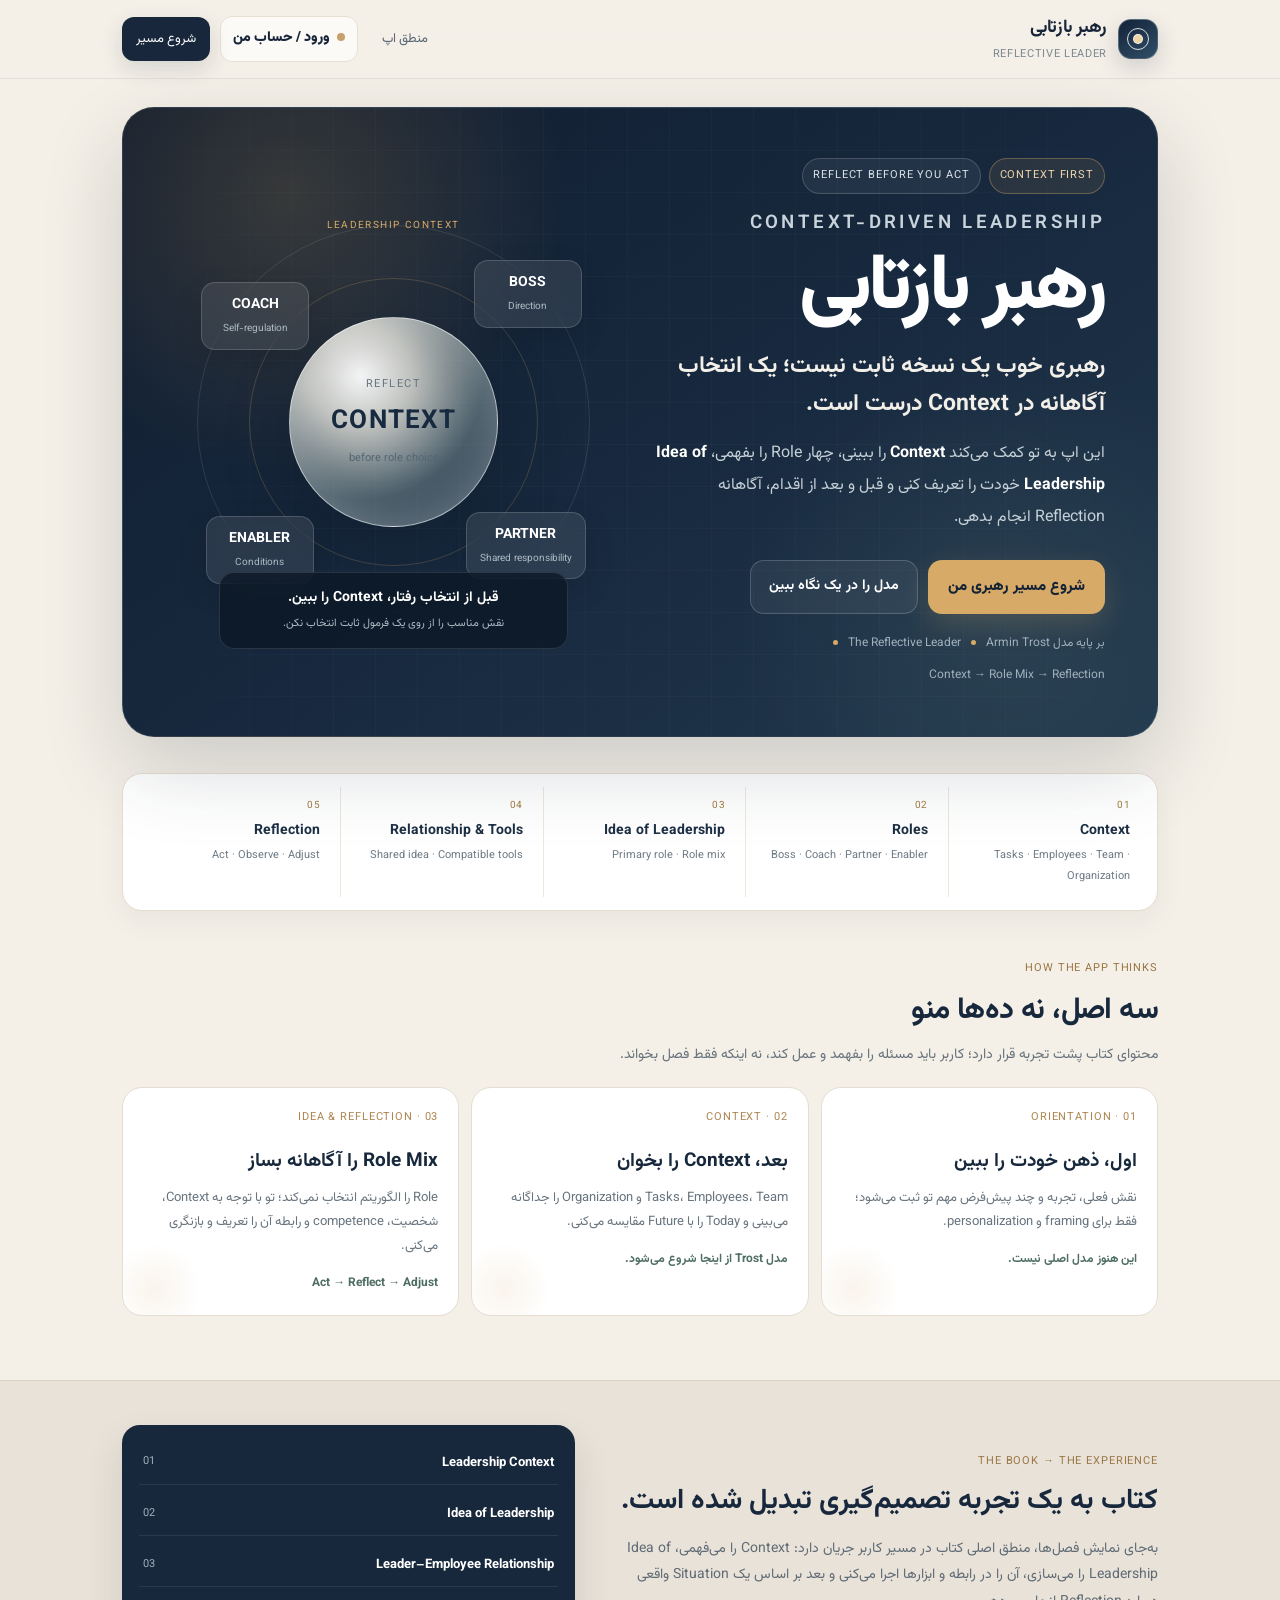
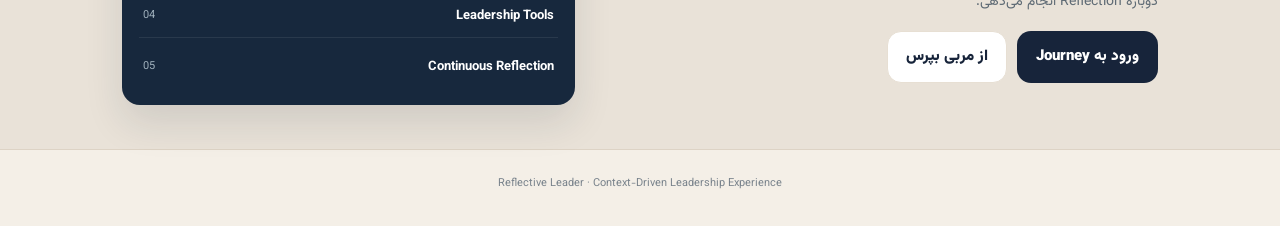
==== index.html @ c01e2b8f "Refine reading UX and mobile typography without changing learning content" ====
<!doctype html>
<html lang="fa" dir="rtl">
<head>
<meta charset="utf-8">
<meta name="viewport" content="width=device-width,initial-scale=1">
<meta name="theme-color" content="#17243a">
<title>رهبر بازتابی | Reflective Leader</title>
<link rel="preconnect" href="https://fonts.googleapis.com">
<link rel="preconnect" href="https://fonts.gstatic.com" crossorigin>
<link href="https://fonts.googleapis.com/css2?family=Vazirmatn:wght@400;500;600;700;800&display=swap" rel="stylesheet">
<style>
:root{
  --navy:#17243a;--navy2:#263d5a;--ink:#26323d;--muted:#6e7a85;
  --paper:#f7f3ed;--card:#fff;--line:#e7dfd3;--gold:#c7934a;
  --gold2:#edd4a6;--sage:#73877d;--soft:#eef2f2;--green:#557268;
  --shadow:0 20px 60px rgba(23,36,58,.10);
}
*{box-sizing:border-box}
html{scroll-behavior:smooth}
body{
  margin:0;background:var(--paper);color:var(--ink);
  font-family:Tahoma,"Segoe UI",Arial,sans-serif;line-height:1.85;
  direction:rtl;text-align:right;-webkit-font-smoothing:antialiased
}
button,input,textarea,select{font:inherit}
button{cursor:pointer}
.wrap{max-width:1080px;margin:auto;padding:0 22px}
.view{display:none}.view.active{display:block}
.en{direction:ltr;unicode-bidi:isolate;display:inline-block}

/* shared */
.brand{display:flex;align-items:center;gap:11px}
.mark{
  width:40px;height:40px;border-radius:13px;
  background:linear-gradient(145deg,var(--navy),#45627e);
  position:relative;box-shadow:0 8px 22px rgba(23,36,58,.17)
}
.mark:before,.mark:after{content:"";position:absolute;border:1px solid rgba(255,255,255,.82);border-radius:50%}
.mark:before{inset:8px}.mark:after{inset:14px;background:var(--gold2)}
.brand b{display:block;color:var(--navy);font-size:15px}
.brand span{display:block;color:var(--muted);font-size:10px;direction:ltr;text-align:right}
.btn{
  min-height:48px;border-radius:14px;padding:11px 18px;font-weight:900;
  border:1px solid transparent;transition:.18s
}
.btn:hover{transform:translateY(-1px)}
.btn.primary{background:var(--navy);color:#fff}
.btn.gold{background:var(--gold);color:#17243a}
.btn.ghost{background:#fff;color:var(--navy);border-color:var(--line)}
.kicker{font-size:10px;color:#9e7438;font-weight:900;letter-spacing:.03em}

/* landing */
.topnav{
  position:sticky;top:0;z-index:30;background:rgba(247,243,237,.95);
  backdrop-filter:blur(14px);border-bottom:1px solid rgba(231,223,211,.92)
}
.navrow{height:70px;display:flex;align-items:center;justify-content:space-between;gap:18px}
.nav-actions{display:flex;align-items:center;gap:8px}
.nav-actions button{
  border:0;background:transparent;color:#596774;padding:8px 10px;
  border-radius:10px;font-size:11px
}
.nav-actions button:hover{background:#fff;color:var(--navy)}
.nav-actions .start{background:var(--navy);color:#fff;padding:9px 13px}

.hero{padding:52px 0 34px}
.hero-grid{display:grid;grid-template-columns:1.03fr .97fr;gap:48px;align-items:center}
.hero-copy{order:1}.hero-art{order:2}
.eyebrow{
  font-size:10px;color:#9d7439;font-weight:900;letter-spacing:.11em;
  direction:ltr;text-align:right
}
.hero h1{
  font-size:clamp(44px,6vw,70px);line-height:1.08;letter-spacing:-.035em;
  color:var(--navy);margin:8px 0 12px
}
.hero h1 small{
  display:block;font-size:.25em;letter-spacing:.13em;color:#82909a;
  margin-bottom:9px;direction:ltr;text-align:right
}
.hero-tagline{
  font-size:22px;line-height:1.55;color:#304251;font-weight:800;margin-bottom:14px
}
.hero-copy>p{
  font-size:14px;color:var(--muted);max-width:620px;line-height:1.95;margin:0
}
.hero-actions{display:flex;gap:9px;flex-wrap:wrap;margin-top:22px}
.hero-note{margin-top:12px;font-size:10px;color:#8b949e}

.concept-art{
  position:relative;min-height:490px;border-radius:29px;overflow:hidden;
  border:1px solid #dbe3e1;
  background:
    radial-gradient(circle at 28% 23%,rgba(239,217,176,.72),transparent 25%),
    linear-gradient(145deg,#edf1f0,#d9e3df 52%,#c6d3ce);
  box-shadow:var(--shadow)
}
.concept-art svg{display:block;width:100%;height:100%;min-height:490px}
.art-caption{
  position:absolute;right:18px;left:18px;bottom:18px;
  border:1px solid rgba(255,255,255,.75);background:rgba(255,255,255,.89);
  backdrop-filter:blur(12px);border-radius:16px;padding:13px 15px;
  box-shadow:0 12px 30px rgba(23,36,58,.10)
}
.art-caption b{display:block;color:var(--navy);font-size:12px}
.art-caption span{display:block;color:#667681;font-size:10px;margin-top:2px}

.pillars{padding:28px 0 58px}
.pillars-grid{display:grid;grid-template-columns:repeat(3,1fr);gap:10px}
.pillar{
  background:#fff;border:1px solid var(--line);border-radius:18px;
  padding:17px;min-height:145px
}
.pillar .n{font-size:9px;color:#9d7439;font-weight:900}
.pillar h3{font-size:15px;color:var(--navy);margin:9px 0 5px}
.pillar p{font-size:10px;color:var(--muted);margin:0}
.pillar strong{display:block;margin-top:10px;color:#567067;font-size:10px}

.bookline{
  background:#ece7de;border-top:1px solid #dfd7cb;border-bottom:1px solid #dfd7cb;
  padding:34px 0
}
.bookline .wrap{display:grid;grid-template-columns:1fr auto;gap:24px;align-items:center}
.bookline h2{font-size:25px;color:var(--navy);margin:0 0 5px}
.bookline p{font-size:11px;color:var(--muted);margin:0;max-width:700px}

/* app */
.app{min-height:100vh}
.apphead{
  position:sticky;top:0;z-index:30;background:rgba(255,255,255,.95);
  backdrop-filter:blur(14px);border-bottom:1px solid var(--line)
}
.apphead .wrap{height:70px;display:flex;align-items:center;justify-content:space-between;gap:14px}
.backhome{
  border:1px solid var(--line);background:#fff;color:var(--navy);
  border-radius:11px;padding:8px 11px;font-weight:900
}
.stagewrap{padding:28px 22px 70px}
.progress-top{display:flex;justify-content:space-between;gap:15px;align-items:center;margin-bottom:10px}
.progress-top b{font-size:13px;color:var(--navy)}
.progress-top span{font-size:10px;color:var(--muted)}
.bar{height:8px;border-radius:999px;background:#e8e1d6;overflow:hidden}
.bar i{display:block;height:100%;background:linear-gradient(90deg,var(--gold),var(--sage));transition:.25s}
.stagegrid{display:grid;grid-template-columns:minmax(0,1fr) 225px;gap:16px;margin-top:22px}
.maincard,.sidecard{
  background:#fff;border:1px solid var(--line);border-radius:21px;
  box-shadow:0 5px 18px rgba(23,36,58,.04)
}
.maincard{padding:26px}
.sidecard{padding:15px;height:max-content;position:sticky;top:92px}
.stage-no{font-size:10px;color:#9d7439;font-weight:900;direction:ltr;text-align:right}
.maincard h2{
  font-size:clamp(27px,4vw,39px);line-height:1.35;color:var(--navy);
  margin:7px 0 8px
}
.lead{font-size:14px;color:var(--muted);margin:0 0 18px;max-width:760px}
.lesson{
  border-right:3px solid var(--gold);background:#faf7f1;
  border-radius:14px;padding:12px 13px;margin-bottom:13px
}
.lesson b{display:block;font-size:10px;color:#855f29;margin-bottom:3px}
.lesson p{font-size:11px;color:#5f6e79;margin:0}
.question{
  border:1px solid var(--line);border-radius:16px;padding:15px;
  margin:11px 0;background:#fbfaf7
}
.question>label,.question>strong{
  display:block;color:var(--navy);font-size:12px;font-weight:900;margin-bottom:8px
}
.choice-grid{display:grid;grid-template-columns:1fr 1fr;gap:8px}
.choice{
  border:1px solid var(--line);background:#fff;border-radius:12px;padding:10px;
  text-align:right;color:#43505e;min-height:50px;transition:.15s
}
.choice:hover{border-color:#ccb17e}
.choice.active{
  background:#f7f0e4;border-color:#c8a56d;color:var(--navy);
  box-shadow:0 0 0 1px rgba(199,149,71,.08)
}
.mini-copy{font-size:10px;color:var(--muted);margin-top:7px}
textarea{
  width:100%;border:1px solid var(--line);border-radius:12px;padding:11px;
  min-height:86px;resize:vertical;background:#fff;color:var(--ink);
  outline:none;text-align:right;direction:rtl
}
textarea:focus{border-color:#c8a56d;box-shadow:0 0 0 3px rgba(199,149,71,.10)}
.slider-row{
  display:grid;grid-template-columns:1fr 180px;gap:16px;align-items:center;
  padding:12px 0;border-top:1px solid var(--line)
}
.slider-row:first-child{border-top:0}
.slider-row b{display:block;font-size:12px;color:var(--navy)}
.slider-row span{display:block;font-size:10px;color:var(--muted)}
input[type=range]{width:100%;accent-color:var(--gold)}
.scale-labels{display:flex;justify-content:space-between;font-size:9px;color:#8a949f;margin-top:2px}
.rolegrid{display:grid;grid-template-columns:1fr 1fr;gap:9px}
.rolecard{border:1px solid var(--line);border-radius:15px;padding:13px;background:#fff;position:relative}
.rolecard.reco{border-color:#c7a36c;background:#fbf7ef}
.rolecard .tag{
  position:absolute;left:10px;top:10px;font-size:8px;border-radius:999px;
  padding:3px 6px;background:#f2e4ca;color:#725424;font-weight:900
}
.rolecard h3{margin:0 0 2px;color:var(--navy);font-size:16px}
.rolecard .pronoun{font-size:10px;color:#9b7337;font-weight:900}
.rolecard p{font-size:10px;color:var(--muted);margin:7px 0 0}
.rolebars{margin-top:14px;display:grid;gap:8px}
.rolebar{display:grid;grid-template-columns:80px 1fr 34px;gap:8px;align-items:center}
.rolebar b{font-size:10px;color:var(--navy)}
.rolebar .track{height:8px;background:#ebe5dc;border-radius:999px;overflow:hidden}
.rolebar i{display:block;height:100%;background:linear-gradient(90deg,var(--gold),var(--sage));border-radius:999px}
.rolebar span{font-size:9px;color:var(--muted);text-align:left}
.mixgrid{display:grid;grid-template-columns:1fr 1fr;gap:10px}
.mixbox{border:1px solid var(--line);border-radius:15px;padding:12px}
.mixbox label{display:block;font-size:10px;color:var(--muted);margin-bottom:6px}
.mixbox select{
  width:100%;border:1px solid var(--line);border-radius:10px;padding:9px;
  background:#fff;color:var(--navy);font-weight:800
}
.idea{
  background:#f8f4ec;border:1px solid #eadcc3;border-radius:15px;
  padding:15px;font-size:13px;color:#354352
}
.idea b{color:var(--navy)}
.actioncards{display:grid;gap:8px}
.actioncard{
  border:1px solid var(--line);border-radius:13px;padding:11px;
  background:#fff;text-align:right
}
.actioncard b{display:block;font-size:12px;color:var(--navy)}
.actioncard span{font-size:10px;color:var(--muted)}
.result{
  border:1px solid #d7c49e;background:linear-gradient(180deg,#fff,#fbf7ef);
  border-radius:19px;padding:19px
}
.result h3{font-size:19px;color:var(--navy);margin:0 0 5px}
.result .sub{font-size:11px;color:var(--muted);margin-bottom:15px}
.resultgrid{display:grid;grid-template-columns:1fr 1fr;gap:8px}
.resultitem{border:1px solid var(--line);background:#fff;border-radius:12px;padding:10px}
.resultitem label{font-size:9px;color:#8a949f;display:block}
.resultitem b{font-size:11px;color:var(--navy)}
.reflectbox{
  background:#eef3f1;border:1px solid #d4e1dc;border-radius:14px;
  padding:12px;margin-top:11px
}
.reflectbox b{display:block;color:#4f6d63;font-size:11px}
.reflectbox p{font-size:11px;color:#596b65;margin:4px 0 0}
.stage-actions{display:flex;justify-content:space-between;gap:10px;flex-wrap:wrap;margin-top:22px}
.stage-actions button{min-height:43px;border-radius:11px;padding:8px 12px;font-weight:900}
.next{background:var(--navy);color:#fff;border:1px solid var(--navy)}
.prev{background:#fff;color:var(--navy);border:1px solid var(--line)}
.sidecard h3{font-size:13px;color:var(--navy);margin:0 0 10px}
.pathlist{display:grid;gap:6px}
.pathitem{
  border:1px solid var(--line);border-radius:11px;padding:8px 9px;
  font-size:10px;color:var(--muted);background:#fff
}
.pathitem.current{border-color:#b99761;background:#fbf7ef;color:var(--navy);font-weight:900}
.pathitem.done{background:#f1f6f4;color:#46675d}
.note{margin-top:12px;padding-top:11px;border-top:1px solid var(--line);font-size:9px;color:var(--muted)}
.booklogic{margin-top:16px;border-top:1px solid var(--line);padding-top:12px}
.booklogic details{border:1px solid var(--line);border-radius:12px;padding:9px 11px}
.booklogic summary{font-size:11px;color:var(--navy);font-weight:900;cursor:pointer}
.booklogic div{font-size:10px;color:var(--muted);margin-top:7px}
footer{padding:22px 0 28px;text-align:center;font-size:9px;color:#8d969f}

@media(max-width:900px){
  .hero-grid{grid-template-columns:1fr}.concept-art{min-height:390px}.concept-art svg{min-height:390px}
  .pillars-grid{grid-template-columns:1fr 1fr}.stagegrid{grid-template-columns:1fr}.sidecard{position:static}
  .slider-row{grid-template-columns:1fr}
}
@media(max-width:600px){
  .wrap{padding:0 14px}.nav-actions button:not(.start){display:none}
  .hero{padding-top:30px}.hero-grid{gap:27px}.hero h1{font-size:43px}
  .hero-tagline{font-size:19px}.hero-copy>p{font-size:13px}
  .hero-actions{display:grid;grid-template-columns:1fr}.hero-actions .btn{width:100%}
  .concept-art{min-height:330px;border-radius:22px}.concept-art svg{min-height:330px}
  .art-caption{right:11px;left:11px;bottom:11px}
  .pillars{padding-bottom:44px}.pillars-grid,.choice-grid,.rolegrid,.mixgrid,.resultgrid{grid-template-columns:1fr}
  .bookline .wrap{grid-template-columns:1fr}.stagewrap{padding:22px 11px 50px}
  .maincard{padding:17px}.progress-top{align-items:flex-start}.rolebar{grid-template-columns:70px 1fr 30px}
}

/* === APP TYPOGRAPHY & ACCESSIBILITY UPGRADE v0.7 === */
:root{--muted:#51606d;--ink:#1f2b36}
body{font-size:16px}
.brand b{font-size:17px}.brand span{font-size:12px}
.nav-actions button{font-size:14px;padding:10px 12px}
.hero-copy>p{font-size:17px;line-height:1.95}
.hero-note{font-size:13px}
.art-caption b{font-size:15px}.art-caption span{font-size:13px;line-height:1.7}
.pillar .n,.stage-no,.kicker,.eyebrow{font-size:12px}
.pillar h3{font-size:18px}.pillar p{font-size:14px;line-height:1.75}.pillar strong{font-size:13px}
.bookline p{font-size:14px;line-height:1.8}
.progress-top b{font-size:15px}.progress-top span{font-size:13px}
.lead{font-size:16px;line-height:1.9}
.lesson b{font-size:13px}.lesson p{font-size:15px;line-height:1.85}
.question>label,.question>strong{font-size:15px}
.choice{font-size:15px;min-height:58px;padding:13px 14px}
.mini-copy{font-size:13px;line-height:1.75}
textarea{font-size:15px;min-height:105px}
.slider-row b{font-size:15px}.slider-row span{font-size:13px}
.scale-labels{font-size:12px}
.rolecard h3{font-size:19px}.rolecard .pronoun{font-size:13px}.rolecard p{font-size:14px;line-height:1.75}
.rolecard .tag{font-size:11px;padding:5px 8px}
.mixbox label{font-size:13px}.mixbox select{font-size:15px;padding:12px}
.idea{font-size:15px;line-height:1.9}
.actioncard b{font-size:15px}.actioncard span{font-size:13px;line-height:1.7}
.result h3{font-size:22px}.result .sub{font-size:14px}
.resultitem label{font-size:12px}.resultitem b{font-size:14px}
.reflectbox b{font-size:14px}.reflectbox p{font-size:14px;line-height:1.8}
.sidecard h3{font-size:15px}.pathitem{font-size:13px;padding:10px 11px}
.note{font-size:12px;line-height:1.7}
.booklogic summary{font-size:14px}.booklogic div{font-size:13px;line-height:1.8}
.stage-actions button{font-size:15px;min-height:48px;padding:10px 15px}
.btn{font-size:15px}
.context-domain{border:1px solid var(--line);border-radius:15px;background:#fff;margin:10px 0;overflow:hidden}
.context-domain summary{list-style:none;cursor:pointer;padding:14px 15px;color:var(--navy);font-weight:900;font-size:15px;display:flex;align-items:center;justify-content:space-between;gap:12px}
.context-domain summary::-webkit-details-marker{display:none}
.context-domain summary::after{content:"＋";color:var(--gold);font-size:18px}
.context-domain[open] summary::after{content:"−"}
.context-domain .domain-body{padding:0 15px 8px}
.context-mode{display:flex;gap:8px;flex-wrap:wrap;margin-bottom:10px}
.context-mode button{border:1px solid var(--line);background:#fff;color:var(--navy);border-radius:999px;padding:8px 12px;font-size:13px}
.context-mode button.active{background:#f4e8d3;border-color:#caa66d;font-weight:900}
.warningline{font-size:13px;color:#725e46;background:#fbf4e8;border:1px solid #ead7b7;border-radius:12px;padding:10px 12px;margin-top:10px}
.align-grid{display:grid;grid-template-columns:1fr 1fr;gap:10px}
.metric-box{border:1px solid var(--line);border-radius:14px;background:#fff;padding:13px}
.metric-box label{display:block;font-size:13px;color:var(--muted);margin-bottom:6px}
.metric-box b{font-size:16px;color:var(--navy)}
@media(max-width:600px){
  body{font-size:16px}
  .hero-copy>p,.lead{font-size:16px}
  .pillars-grid,.align-grid{grid-template-columns:1fr}
  .sidecard{display:none}
  .stagegrid{display:block}
  .maincard{border-radius:18px}
  .choice{font-size:15px}
}


/* === ACCOUNT + LEADERSHIP COACH LAYER v0.8 === */
.account-btn{
  border:1px solid var(--line)!important;background:#fff!important;color:var(--navy)!important;
  border-radius:12px!important;padding:9px 12px!important;font-size:14px!important;font-weight:900!important
}
.account-dot{display:inline-block;width:8px;height:8px;border-radius:50%;background:#c7a16b;margin-left:7px;vertical-align:middle}
.coming{font-size:12px;color:#8b6a3b;background:#f8ecd9;border:1px solid #ead0a6;border-radius:999px;padding:5px 9px;font-weight:900}
.ask-coach-inline{
  width:100%;margin:4px 0 14px;border:1px dashed #c9a56c;background:#fffaf1;color:var(--navy);
  border-radius:14px;padding:12px 14px;font-size:14px;font-weight:900;text-align:right
}
.ask-coach-inline span{display:block;font-size:12px;font-weight:400;color:#6a7681;margin-top:2px}
.coach-fab{
  position:fixed;left:20px;bottom:20px;z-index:70;border:0;border-radius:999px;
  background:var(--navy);color:#fff;padding:13px 17px;font-size:14px;font-weight:900;
  box-shadow:0 14px 34px rgba(23,36,58,.24)
}
.coach-fab small{display:block;font-size:11px;font-weight:400;color:#d7e0e8}
.overlay{
  position:fixed;inset:0;background:rgba(17,27,42,.44);z-index:90;display:none;
  align-items:center;justify-content:center;padding:18px
}
.overlay.show{display:flex}
.modal{
  width:min(520px,100%);max-height:90vh;overflow:auto;background:#fff;border:1px solid var(--line);
  border-radius:22px;box-shadow:0 26px 70px rgba(23,36,58,.24);padding:22px
}
.modal-head,.drawer-head{display:flex;align-items:flex-start;justify-content:space-between;gap:14px;margin-bottom:14px}
.modal h3,.drawer h3{margin:0;color:var(--navy);font-size:23px;line-height:1.35}
.modal p,.drawer p{font-size:14px;color:var(--muted);line-height:1.85}
.close-btn{
  width:38px;height:38px;border:1px solid var(--line);border-radius:11px;background:#fff;
  color:var(--navy);font-size:18px
}
.login-options{display:grid;gap:10px;margin-top:16px}
.login-option{
  border:1px solid var(--line);border-radius:14px;padding:13px;background:#faf9f6;
  color:#7b8790;font-size:14px;text-align:center;font-weight:900
}
.login-option[disabled]{cursor:not-allowed;opacity:.72}
.login-field{margin-top:12px}
.login-field label{display:block;font-size:13px;color:var(--navy);font-weight:900;margin-bottom:6px}
.login-field input{
  width:100%;border:1px solid var(--line);border-radius:12px;padding:12px 13px;font-size:15px;direction:ltr;text-align:left
}
.account-note{
  margin-top:14px;background:#eef3f1;border:1px solid #d4e1dc;border-radius:14px;
  padding:12px 13px;font-size:13px;color:#50645d;line-height:1.8
}
.drawer-wrap{
  position:fixed;inset:0;z-index:95;display:none;background:rgba(17,27,42,.36)
}
.drawer-wrap.show{display:block}
.drawer{
  position:absolute;left:0;top:0;bottom:0;width:min(440px,94vw);background:#fff;
  border-right:1px solid var(--line);box-shadow:20px 0 60px rgba(23,36,58,.18);
  padding:22px;overflow:auto;direction:rtl
}
.coach-question label{display:block;font-size:14px;color:var(--navy);font-weight:900;margin-bottom:7px}
.coach-question textarea{min-height:120px}
.coach-actions{display:grid;grid-template-columns:1fr 1fr;gap:8px;margin-top:10px}
.coach-actions button{min-height:46px;border-radius:12px;font-size:14px;font-weight:900}
.save-draft{background:var(--navy);color:#fff;border:1px solid var(--navy)}
.view-services{background:#fff;color:var(--navy);border:1px solid var(--line)}
.draft-status{display:none;margin-top:9px;font-size:13px;color:#527066;background:#edf5f2;border:1px solid #d3e3dd;border-radius:11px;padding:9px 10px}
.draft-status.show{display:block}
.coaching-services{margin-top:20px;padding-top:17px;border-top:1px solid var(--line)}
.coaching-services h4{font-size:17px;color:var(--navy);margin:0 0 4px}
.price-note{font-size:12px;color:#8a6b42;margin-bottom:10px}
.price-grid{display:grid;gap:9px}
.price-card{border:1px solid var(--line);border-radius:14px;padding:13px;background:#fbfaf7}
.price-card b{display:block;font-size:15px;color:var(--navy)}
.price-card span{display:block;font-size:13px;color:var(--muted);margin-top:2px}
.price-card strong{display:block;font-size:14px;color:#7b5c2f;margin-top:7px}
.price-card button{
  width:100%;margin-top:10px;min-height:42px;border-radius:11px;border:1px solid var(--line);
  background:#f2eee7;color:#89919a;font-weight:900;cursor:not-allowed
}
.coach-context{
  border:1px solid #e7d4b4;background:#fff8ec;border-radius:13px;padding:10px 11px;
  font-size:13px;color:#6e5b3f;margin-bottom:12px
}
@media(max-width:600px){
  .coach-fab{left:12px;bottom:12px;padding:12px 14px}
  .drawer{width:100vw}
  .coach-actions{grid-template-columns:1fr}
  .account-btn{font-size:13px!important;padding:8px 10px!important}
}


/* === PREMIUM HOME REDESIGN v0.9 === */
body{font-family:"Vazirmatn",Tahoma,"Segoe UI",Arial,sans-serif}
#landing{background:#f4efe7;min-height:100vh}
#landing .topnav{
  background:rgba(244,239,231,.88);border-bottom:1px solid rgba(31,46,64,.08);
  backdrop-filter:blur(18px)
}
#landing .navrow{height:78px}
#landing .brand b{font-size:18px;letter-spacing:-.02em}
#landing .brand span{font-size:11px;letter-spacing:.06em;color:#7d8891}
#landing .mark{
  background:linear-gradient(145deg,#132238,#304f68);
  border:1px solid rgba(255,255,255,.22)
}
#landing .nav-actions{gap:10px}
#landing .nav-actions button{
  font-size:13px;border-radius:12px;padding:10px 14px
}
#landing .nav-actions .start{
  background:#18273b;color:#fff;box-shadow:0 8px 22px rgba(24,39,59,.14)
}
#landing .account-btn{background:rgba(255,255,255,.68)!important}

.premium-hero{padding:28px 0 26px}
.hero-shell{
  position:relative;overflow:hidden;
  background:
    radial-gradient(circle at 16% 14%,rgba(202,157,86,.20),transparent 27%),
    radial-gradient(circle at 85% 82%,rgba(107,137,129,.16),transparent 26%),
    linear-gradient(145deg,#101c2e 0%,#182a40 57%,#21384d 100%);
  border:1px solid rgba(255,255,255,.10);
  border-radius:32px;min-height:610px;
  box-shadow:0 32px 80px rgba(30,42,54,.18);
  display:grid;grid-template-columns:1.02fr .98fr;align-items:center;
  gap:38px;padding:50px 52px
}
.hero-shell:before{
  content:"";position:absolute;inset:0;
  background-image:
    linear-gradient(rgba(255,255,255,.025) 1px,transparent 1px),
    linear-gradient(90deg,rgba(255,255,255,.025) 1px,transparent 1px);
  background-size:42px 42px;mask-image:linear-gradient(to left,transparent,black 20%,black 80%,transparent)
}
.hero-shell>*{position:relative;z-index:2}
.hero-copy-premium{color:#fff}
.hero-overline{
  display:flex;align-items:center;gap:8px;flex-wrap:wrap;margin-bottom:20px
}
.hero-overline span{
  font-size:11px;letter-spacing:.08em;border:1px solid rgba(255,255,255,.16);
  background:rgba(255,255,255,.06);color:#dbe3e9;
  padding:7px 10px;border-radius:999px
}
.hero-overline .accent{color:#efd6ad;border-color:rgba(213,170,100,.36);background:rgba(213,170,100,.10)}
.hero-copy-premium h1{
  color:#fff;font-size:clamp(50px,6.3vw,78px);line-height:1.09;letter-spacing:-.045em;
  margin:0 0 16px;font-weight:800
}
.hero-copy-premium h1 em{
  display:block;font-style:normal;font-size:.24em;letter-spacing:.18em;color:#c8d3db;
  margin-bottom:12px;font-weight:600;direction:ltr;text-align:right
}
.hero-copy-premium .hero-tag{
  font-size:23px;line-height:1.65;font-weight:700;color:#f2eee8;margin-bottom:14px;max-width:560px
}
.hero-copy-premium .hero-desc{
  font-size:16px;line-height:2;color:#c5d0d7;max-width:620px;margin:0
}
.hero-copy-premium .hero-desc b{color:#fff;font-weight:700}
.premium-actions{display:flex;gap:10px;flex-wrap:wrap;margin-top:26px}
.premium-actions .main-cta{
  border:0;background:#d7aa68;color:#142236;min-height:54px;padding:13px 20px;
  border-radius:14px;font-size:15px;font-weight:800;
  box-shadow:0 10px 28px rgba(215,170,104,.20)
}
.premium-actions .secondary-cta{
  border:1px solid rgba(255,255,255,.18);background:rgba(255,255,255,.06);
  color:#fff;min-height:54px;padding:13px 18px;border-radius:14px;font-size:14px;font-weight:700
}
.hero-trust{
  margin-top:18px;display:flex;align-items:center;gap:10px;flex-wrap:wrap;
  font-size:12px;color:#9fb0bc
}
.hero-trust i{width:5px;height:5px;border-radius:50%;background:#d7aa68;display:inline-block}

.hero-visual-premium{
  min-height:490px;display:flex;align-items:center;justify-content:center;position:relative
}
.reflective-stage{
  width:min(460px,100%);aspect-ratio:1/1;position:relative;display:flex;align-items:center;justify-content:center
}
.reflective-stage:before{
  content:"";position:absolute;inset:5%;
  border:1px solid rgba(255,255,255,.10);border-radius:50%
}
.reflective-stage:after{
  content:"";position:absolute;inset:17%;
  border:1px solid rgba(213,170,104,.23);border-radius:50%
}
.core-mirror{
  width:48%;aspect-ratio:1;border-radius:50%;
  background:
    radial-gradient(circle at 34% 28%,rgba(255,255,255,.95),rgba(238,237,228,.78) 25%,rgba(151,177,174,.38) 61%,rgba(255,255,255,.09) 100%);
  border:1px solid rgba(255,255,255,.60);
  box-shadow:inset 0 0 40px rgba(255,255,255,.28),0 24px 70px rgba(0,0,0,.18);
  display:flex;flex-direction:column;align-items:center;justify-content:center;text-align:center;z-index:3
}
.core-mirror small{font-size:11px;letter-spacing:.14em;color:#657581;direction:ltr}
.core-mirror strong{font-size:26px;color:#182a40;letter-spacing:.04em;direction:ltr;margin:3px 0}
.core-mirror span{font-size:11px;color:#536773}
.role-orb{
  position:absolute;z-index:4;min-width:108px;padding:10px 13px;border-radius:14px;
  border:1px solid rgba(255,255,255,.16);background:rgba(255,255,255,.09);
  backdrop-filter:blur(14px);box-shadow:0 10px 30px rgba(0,0,0,.12)
}
.role-orb b{display:block;color:#fff;font-size:14px;direction:ltr;text-align:center}
.role-orb span{display:block;color:#aebbc4;font-size:10px;text-align:center;margin-top:1px}
.role-boss{right:7%;top:13%}.role-coach{left:6%;top:18%}.role-partner{right:6%;bottom:14%}.role-enabler{left:7%;bottom:13%}
.context-ring-label{
  position:absolute;z-index:5;top:3%;left:50%;transform:translateX(-50%);
  font-size:10px;letter-spacing:.14em;color:#d7aa68;direction:ltr
}
.reflective-prompt{
  position:absolute;z-index:5;bottom:-8px;right:10%;left:10%;
  background:rgba(10,20,33,.66);border:1px solid rgba(255,255,255,.12);
  backdrop-filter:blur(16px);padding:13px 15px;border-radius:15px;text-align:center
}
.reflective-prompt b{display:block;color:#fff;font-size:14px}
.reflective-prompt span{display:block;color:#aebbc4;font-size:11px;margin-top:2px}

.home-strip{padding:10px 0 18px}
.journey-strip{
  background:#fff;border:1px solid #e6ddd1;border-radius:20px;padding:13px 15px;
  display:grid;grid-template-columns:repeat(5,1fr);gap:8px;box-shadow:0 10px 30px rgba(31,46,64,.05)
}
.journey-node{padding:10px 12px;border-left:1px solid #eee7dc}
.journey-node:last-child{border-left:0}
.journey-node small{display:block;color:#a47c43;font-size:10px;letter-spacing:.05em}
.journey-node b{display:block;color:#1e3045;font-size:14px;margin-top:3px}
.journey-node span{display:block;color:#6e7a85;font-size:11px;margin-top:2px}

.home-principles{padding:30px 0 64px}
.home-heading{display:flex;justify-content:space-between;align-items:flex-end;gap:20px;margin-bottom:18px}
.home-heading div:first-child{max-width:680px}
.home-heading small{display:block;font-size:11px;color:#9a7745;letter-spacing:.08em}
.home-heading h2{font-size:30px;color:#17283d;margin:4px 0 4px;letter-spacing:-.02em}
.home-heading p{font-size:14px;color:#66727c;margin:0}
.principle-grid{display:grid;grid-template-columns:repeat(3,1fr);gap:12px}
.principle-card{
  position:relative;background:#fff;border:1px solid #e5ddd2;border-radius:20px;padding:20px;
  min-height:210px;overflow:hidden;transition:.2s
}
.principle-card:hover{transform:translateY(-2px);box-shadow:0 16px 34px rgba(31,46,64,.08)}
.principle-card:after{
  content:"";position:absolute;width:100px;height:100px;border-radius:50%;
  background:radial-gradient(circle,rgba(213,170,104,.13),transparent 65%);
  left:-18px;bottom:-24px
}
.principle-card .num{font-size:11px;color:#ad8550;letter-spacing:.08em}
.principle-card h3{font-size:19px;color:#17283d;margin:16px 0 7px}
.principle-card p{font-size:13px;color:#68747e;line-height:1.85;margin:0}
.principle-card .key{margin-top:14px;font-size:12px;font-weight:700;color:#4f6e65}

.model-section{
  background:#e9e2d8;border-top:1px solid #ddd3c5;border-bottom:1px solid #ddd3c5;
  padding:44px 0
}
.model-box{
  display:grid;grid-template-columns:1.1fr .9fr;gap:30px;align-items:center
}
.model-box h2{font-size:28px;color:#17283d;margin:0 0 8px}
.model-box p{font-size:14px;color:#5f6b75;line-height:1.9;margin:0}
.model-flow{
  background:#17283d;border-radius:18px;padding:17px;display:grid;gap:8px;
  box-shadow:0 18px 38px rgba(23,40,61,.12)
}
.model-flow div{
  display:flex;align-items:center;justify-content:space-between;gap:12px;
  border-bottom:1px solid rgba(255,255,255,.08);padding:9px 4px
}
.model-flow div:last-child{border-bottom:0}
.model-flow b{font-size:13px;color:#fff}
.model-flow span{font-size:11px;color:#9fb0bc;direction:ltr}
.model-cta{margin-top:16px;display:flex;gap:10px;flex-wrap:wrap}
.model-cta .btn{min-height:50px}
#landing footer{font-size:11px;color:#79838c;padding:24px 0 32px}

@media(max-width:900px){
  .hero-shell{grid-template-columns:1fr;padding:40px 34px;gap:12px}
  .hero-visual-premium{min-height:400px}
  .journey-strip{grid-template-columns:1fr 1fr}
  .journey-node{border-left:0;border-bottom:1px solid #eee7dc}
  .principle-grid{grid-template-columns:1fr 1fr}
  .model-box{grid-template-columns:1fr}
}
@media(max-width:600px){
  #landing .navrow{height:68px}
  #landing .nav-actions button:not(.start):not(.account-btn){display:none}
  #landing .nav-actions .start{display:none}
  .premium-hero{padding:14px 0 16px}
  .hero-shell{padding:30px 20px 24px;border-radius:22px;min-height:auto}
  .hero-copy-premium h1{font-size:45px}
  .hero-copy-premium h1 em{font-size:.25em}
  .hero-copy-premium .hero-tag{font-size:19px}
  .hero-copy-premium .hero-desc{font-size:15px;line-height:1.9}
  .premium-actions{display:grid;grid-template-columns:1fr}
  .premium-actions button{width:100%}
  .hero-visual-premium{min-height:360px}
  .reflective-stage{width:100%}
  .role-orb{min-width:88px;padding:8px 9px}
  .role-orb b{font-size:12px}.role-orb span{font-size:9px}
  .reflective-prompt{right:2%;left:2%}
  .journey-strip{grid-template-columns:1fr}
  .home-heading{display:block}
  .home-heading h2{font-size:25px}
  .principle-grid{grid-template-columns:1fr}
  .principle-card{min-height:auto}
  .model-box h2{font-size:24px}
}


/* UX refinement: content-preserving, progressive disclosure */
body{font-family:Vazirmatn,Tahoma,sans-serif;font-size:16px;line-height:1.85}
.hero-copy>p,.lead{font-size:16px}.pillar p,.lesson p,.question,.choice,.idea,.reflectbox p,.resultitem b{font-size:14px}
.nav-actions button,.pathitem,.sidecard h3,.booklogic summary{font-size:13px}
.maincard{max-width:850px;width:100%;margin-inline:auto;padding:clamp(18px,3vw,32px)}
.stagegrid{grid-template-columns:minmax(0,1fr) 205px;align-items:start}
.maincard .lesson{margin-bottom:20px}
.stage-body-section{border:1px solid var(--line);border-radius:15px;margin:12px 0;background:#fff;overflow:hidden}
.stage-body-section>summary{list-style:none;cursor:pointer;padding:15px 18px;color:var(--navy);font-size:16px;font-weight:800;display:flex;justify-content:space-between;align-items:center}
.stage-body-section>summary::-webkit-details-marker{display:none}
.stage-body-section>summary:after{content:'＋';color:var(--gold);font-size:20px}
.stage-body-section[open]>summary:after{content:'−'}
.stage-body-section>.section-inner{padding:0 16px 18px}
@media(max-width:900px){.stagegrid{grid-template-columns:1fr}.sidecard{position:static}}
@media(max-width:600px){.maincard{padding:18px}.hero h1{font-size:clamp(34px,10vw,44px)}.choice-grid,.rolegrid,.mixgrid{grid-template-columns:1fr}.stage-body-section>summary{font-size:15px}}
</style>
</head>
<body>

<div class="view active" id="landing">
  <nav class="topnav">
    <div class="wrap navrow">
      <div class="brand">
        <div class="mark"></div>
        <div><b>رهبر بازتابی</b><span>REFLECTIVE LEADER</span></div>
      </div>
      <div class="nav-actions">
        <button onclick="document.getElementById('pillars').scrollIntoView({behavior:'smooth'})">منطق اپ</button>
        <button class="account-btn" onclick="openLogin()"><span class="account-dot"></span>ورود / حساب من</button>
        <button class="start" onclick="startJourney()">شروع مسیر</button>
      </div>
    </div>
  </nav>

  <section class="premium-hero">
    <div class="wrap">
      <div class="hero-shell">
        <div class="hero-copy-premium">
          <div class="hero-overline">
            <span class="accent">CONTEXT FIRST</span>
            <span>REFLECT BEFORE YOU ACT</span>
          </div>

          <h1><em>CONTEXT-DRIVEN LEADERSHIP</em>رهبر بازتابی</h1>

          <div class="hero-tag">رهبری خوب یک نسخه ثابت نیست؛ یک انتخاب آگاهانه در Context درست است.</div>

          <p class="hero-desc">
            این اپ به تو کمک می‌کند <b>Context</b> را ببینی، چهار Role را بفهمی،
            <b>Idea of Leadership</b> خودت را تعریف کنی و قبل و بعد از اقدام، آگاهانه Reflection انجام بدهی.
          </p>

          <div class="premium-actions">
            <button class="main-cta" onclick="startJourney()">شروع مسیر رهبری من</button>
            <button class="secondary-cta" onclick="document.getElementById('pillars').scrollIntoView({behavior:'smooth'})">مدل را در یک نگاه ببین</button>
          </div>

          <div class="hero-trust">
            <span>بر پایه مدل Armin Trost</span><i></i>
            <span>The Reflective Leader</span><i></i>
            <span>Context → Role Mix → Reflection</span>
          </div>
        </div>

        <div class="hero-visual-premium" aria-label="نمای مفهومی رهبری بازتابی">
          <div class="reflective-stage">
            <div class="context-ring-label">LEADERSHIP CONTEXT</div>

            <div class="role-orb role-boss"><b>BOSS</b><span>Direction</span></div>
            <div class="role-orb role-coach"><b>COACH</b><span>Self-regulation</span></div>
            <div class="role-orb role-partner"><b>PARTNER</b><span>Shared responsibility</span></div>
            <div class="role-orb role-enabler"><b>ENABLER</b><span>Conditions</span></div>

            <div class="core-mirror">
              <small>REFLECT</small>
              <strong>CONTEXT</strong>
              <span>before role choice</span>
            </div>

            <div class="reflective-prompt">
              <b>قبل از انتخاب رفتار، Context را ببین.</b>
              <span>نقش مناسب را از روی یک فرمول ثابت انتخاب نکن.</span>
            </div>
          </div>
        </div>
      </div>
    </div>
  </section>

  <section class="home-strip">
    <div class="wrap">
      <div class="journey-strip">
        <div class="journey-node"><small>01</small><b>Context</b><span>Tasks · Employees · Team · Organization</span></div>
        <div class="journey-node"><small>02</small><b>Roles</b><span>Boss · Coach · Partner · Enabler</span></div>
        <div class="journey-node"><small>03</small><b>Idea of Leadership</b><span>Primary role · Role mix</span></div>
        <div class="journey-node"><small>04</small><b>Relationship & Tools</b><span>Shared idea · Compatible tools</span></div>
        <div class="journey-node"><small>05</small><b>Reflection</b><span>Act · Observe · Adjust</span></div>
      </div>
    </div>
  </section>

  <section class="home-principles" id="pillars">
    <div class="wrap">
      <div class="home-heading">
        <div>
          <small>HOW THE APP THINKS</small>
          <h2>سه اصل، نه ده‌ها منو</h2>
          <p>محتوای کتاب پشت تجربه قرار دارد؛ کاربر باید مسئله را بفهمد و عمل کند، نه اینکه فقط فصل بخواند.</p>
        </div>
      </div>

      <div class="principle-grid">
        <article class="principle-card">
          <div class="num">01 · ORIENTATION</div>
          <h3>اول، ذهن خودت را ببین</h3>
          <p>نقش فعلی، تجربه و چند پیش‌فرض مهم تو ثبت می‌شود؛ فقط برای framing و personalization.</p>
          <div class="key">این هنوز مدل اصلی نیست.</div>
        </article>

        <article class="principle-card">
          <div class="num">02 · CONTEXT</div>
          <h3>بعد، Context را بخوان</h3>
          <p>Tasks، Employees، Team و Organization را جداگانه می‌بینی و Today را با Future مقایسه می‌کنی.</p>
          <div class="key">مدل Trost از اینجا شروع می‌شود.</div>
        </article>

        <article class="principle-card">
          <div class="num">03 · IDEA & REFLECTION</div>
          <h3>Role Mix را آگاهانه بساز</h3>
          <p>Role را الگوریتم انتخاب نمی‌کند؛ تو با توجه به Context، شخصیت، competence و رابطه آن را تعریف و بازنگری می‌کنی.</p>
          <div class="key">Act → Reflect → Adjust</div>
        </article>
      </div>
    </div>
  </section>

  <section class="model-section">
    <div class="wrap model-box">
      <div>
        <small style="font-size:11px;color:#9a7745;letter-spacing:.08em">THE BOOK → THE EXPERIENCE</small>
        <h2>کتاب به یک تجربه تصمیم‌گیری تبدیل شده است.</h2>
        <p>
          به‌جای نمایش فصل‌ها، منطق اصلی کتاب در مسیر کاربر جریان دارد:
          Context را می‌فهمی، Idea of Leadership را می‌سازی، آن را در رابطه و ابزارها اجرا می‌کنی
          و بعد بر اساس یک Situation واقعی دوباره Reflection انجام می‌دهی.
        </p>
        <div class="model-cta">
          <button class="btn primary" onclick="startJourney()">ورود به Journey</button>
          <button class="btn ghost" onclick="openCoach()">از مربی بپرس</button>
        </div>
      </div>

      <div class="model-flow">
        <div><b>Leadership Context</b><span>01</span></div>
        <div><b>Idea of Leadership</b><span>02</span></div>
        <div><b>Leader–Employee Relationship</b><span>03</span></div>
        <div><b>Leadership Tools</b><span>04</span></div>
        <div><b>Continuous Reflection</b><span>05</span></div>
      </div>
    </div>
  </section>

  <footer><div class="wrap">Reflective Leader · Context-Driven Leadership Experience</div></footer>
</div>

<div class="view app" id="journey">
  <div class="apphead">
    <div class="wrap">
      <div class="brand">
        <div class="mark"></div>
        <div><b>رهبر بازتابی</b><span>Guided Journey</span></div>
      </div>
      <div style="display:flex;gap:8px;align-items:center">
        <button class="account-btn" onclick="openLogin()"><span class="account-dot"></span>حساب من</button>
        <button class="backhome" onclick="goHome()">صفحه اصلی</button>
      </div>
    </div>
  </div>

  <div class="wrap stagewrap">
    <div class="progress-top">
      <b id="stageLabel"></b>
      <span>هر مرحله: یک insight کوتاه + یک تصمیم + یک خروجی</span>
    </div>
    <div class="bar"><i id="bar"></i></div>

    <div class="stagegrid">
      <main class="maincard">
        <div class="stage-no" id="stageNo"></div>
        <h2 id="stageTitle"></h2>
        <p class="lead" id="stageLead"></p>

        <div class="lesson">
          <b>INSIGHT FROM THE BOOK</b>
          <p id="lessonText"></p>
        </div>

        <button class="ask-coach-inline" onclick="openCoach()">
          از مربی بپرس
          <span>اگر این مرحله برایت مبهم است یا برای تصمیم واقعی‌ات نیاز به کمک داری، کوچ راهبری را باز کن.</span>
        </button>

        <div id="stageBody"></div>

        <div class="booklogic">
          <details>
            <summary>پشت این مرحله چه منطقی از کتاب هست؟</summary>
            <div id="bookRef"></div>
          </details>
        </div>

        <div class="stage-actions">
          <button class="prev" id="prevBtn" onclick="prevStage()">مرحله قبل</button>
          <button class="next" id="nextBtn" onclick="nextStage()">مرحله بعد</button>
        </div>
      </main>

      <aside class="sidecard">
        <h3>مسیر شما</h3>
        <div class="pathlist" id="pathList"></div>
        <div class="note">این journey یک leadership companion است؛ نه آزمون شخصیت و نه نسخه ثابت.</div>
      </aside>
    </div>
  </div>
</div>


<script>
const roleMeta={
  boss:{fa:"رئیس",en:"Boss",pronoun:"I / من",desc:"مسئولیت اصلی تصمیم و حل مسئله را می‌پذیرم؛ جهت، انتظار و کنترل را روشن می‌کنم.",toxic:"Tyrant / مستبد"},
  coach:{fa:"مربی",en:"Coach",pronoun:"You / تو",desc:"بر self-regulation تکیه می‌کنم؛ بیشتر سؤال می‌پرسم و از فرد می‌خواهم راه‌حل خودش را بسازد.",toxic:"Eternal Therapist / درمانگر همیشگی"},
  partner:{fa:"شریک",en:"Partner",pronoun:"We / ما",desc:"مسئولیت و تصمیم را با تیم به اشتراک می‌گذارم؛ مانند عضو برابر تیم و moderator عمل می‌کنم.",toxic:"Best Friend / دوست صمیمی"},
  enabler:{fa:"توانمندساز",en:"Enabler",pronoun:"Them / آنها",desc:"شرایط، منابع، ساختار و قابلیت‌های لازم برای عملکرد خوب را فراهم می‌کنم.",toxic:"Overprotective Mother / حمایت‌گر افراطی"}
};

const contextDimensions={
  tasks:[
    ["taskCertainty","قطعیت Task","عدم قطعیت بالا در نتیجه و مسیر","نتیجه و مسیر کاملاً روشن"],
    ["managerResponsibility","سطح مسئولیت مدیر","بیشتر راهبردی / بلندمدت","بیشتر عملیاتی / روزمره"],
    ["timePressure","فشار زمانی ساختاری","زمان کافی برای بررسی","تصمیم سریع یک عامل دائمی موفقیت"]
  ],
  employees:[
    ["motivation","برداشت از انگیزش","بیشتر extrinsic","بیشتر intrinsic / خودانگیخته"],
    ["replaceability","جایگزین‌پذیری","جایگزینی نسبتاً آسان","کمیاب / جایگزینی دشوار"],
    ["individuality","فردیت و Diversity","Conformity / شباهت مطلوب","Individuality / تفاوت مطلوب"],
    ["technicalSuperiority","برتری تخصصی","مدیر technically superior","کارکنان technically superior"]
  ],
  team:[
    ["physicalDistance","فاصله فیزیکی","هم‌مکان و تعامل حضوری","پراکنده / virtual"],
    ["influence","نوع Influence مدیر","اختیار رسمی / سلسله‌مراتبی","نفوذ بیشتر از expertise"],
    ["dependencies","وابستگی متقابل","کارها عمدتاً مستقل","وابستگی متقابل بالا"],
    ["span","Span of Control","تعداد کم افراد","تعداد زیاد افراد"],
    ["cohesion","Cohesion","انسجام پایین","انسجام بالا"],
    ["trust","Trust / Skepticism","پذیرش بالا و کم‌چالشی","skepticism و challenge سازنده"],
    ["commitment","جهت Commitment","عمودی به مدیر","افقی به مشتری / همکاران"],
    ["groupTask","منطق Group Task","موفقیت وابسته به قوی‌ترین عضو","موفقیت وابسته به ضعیف‌ترین عضو"]
  ],
  organization:[
    ["interconnection","مرزبندی با واحدهای دیگر","Silo / جدایی بالا","Interconnected / ارتباط بالا"],
    ["strategicRelevance","اهمیت راهبردی","اهمیت راهبردی معمول","Key function / اهمیت بسیار بالا"],
    ["risk","Risk","خطاها پیامد محدود دارند","High-risk / خطا می‌تواند بسیار پرهزینه باشد"],
    ["autonomy","Autonomy","محدودیت و regulation بالا","آزادی تصمیم و autonomy بالا"]
  ]
};

function defaultContext(){
  const o={};
  Object.values(contextDimensions).flat().forEach(([k])=>o[k]=5);
  return o;
}

const state={
  identity:{role:"",experience:"",environment:""},
  assumption:"",
  contextMode:"today",
  contextToday:defaultContext(),
  contextFuture:defaultContext(),
  primary:"",
  secondary:"",
  personalityFit:5,
  competenceFit:5,
  expectedRole:"",
  sharedEmployee:5,
  sharedSuperior:5,
  communication:"",
  situation:"",
  situationRole:"",
  toolGoal:"",
  reflection:""
};

let current=0;

const stages=[
  {
    nav:"Orientation",
    title:"قبل از مدل: تو کیستی و چه فرضی داری؟",
    lead:"این onboarding برای شخصی‌سازی است؛ مدل اصلی کتاب هنوز شروع نشده.",
    lesson:"Trost پیش از ارائه مدل، محدودیت نسخه‌های جهان‌شمول و نظریه‌های ساده‌ساز رهبری را نقد می‌کند.",
    book:"فصل‌های ۱ تا ۴: رفتار روزمره، challengeهای رهبری، محدودیت نظریه‌های رایج و معنای Reflective Leadership."
  },
  {
    nav:"Context",
    title:"قدم اول مدل: Leadership Context",
    lead:"Context را در چهار سطح واقعی کتاب ببین: Tasks، Employees، Team و Organization.",
    lesson:"در خود مدل، اولین قدم «رهبر» نیست؛ Context است. حتی می‌توان Today و Future را جداگانه سنجید.",
    book:"فصل ۶: Tasks / Employees / Team / Organization؛ questionnaire روی مقیاس ۰ تا ۱۰ و امکان Today/Future."
  },
  {
    nav:"Four Roles",
    title:"چهار Role را بدون رتبه‌بندی بشناس",
    lead:"هیچ Role به‌خودی‌خود خوب یا بد نیست؛ و این اپ هم Context را به‌طور مکانیکی به Role تبدیل نمی‌کند.",
    lesson:"چهار Role عبارت‌اند از Boss، Coach، Partner و Enabler؛ هرکدام رفتار و خطر سوءبرداشت خودشان را دارند.",
    book:"فصل ۷: چهار Role، comparison و Toxic Siblings."
  },
  {
    nav:"Idea of Leadership",
    title:"Idea of Leadership خودت را تعریف کن",
    lead:"تو مسئول تعریف Role Mix مناسب خودت هستی؛ Context مهم است، اما شخصیت، competence و role attribution هم وارد می‌شوند.",
    lesson:"کتاب عمداً از linear mapping میان Context و Role پرهیز می‌کند؛ Role Mix باید آگاهانه تعریف شود.",
    book:"فصل ۸: Role Mix + Leadership Context + Personality + Competence + Assumed Role Attribution."
  },
  {
    nav:"Shared Idea",
    title:"آیا دیگران همان Role را از تو می‌فهمند؟",
    lead:"Idea of Leadership وقتی مؤثر می‌شود که در رابطه با کارکنان روشن و قابل پیش‌بینی باشد و مافوق نیز امکان اجرای آن را بدهد.",
    lesson:"ابهام درباره Role می‌تواند friction و نارضایتی بسازد؛ trust به پیش‌بینی‌پذیری رفتار هم وابسته است.",
    book:"فصل ۹.۱، ۹.۳ و ۹.۵ + Hypotheses مربوط به leader–employee و leader–leader relationship."
  },
  {
    nav:"Situation",
    title:"حالا یک Leadership Situation واقعی را بررسی کن",
    lead:"Role Mix یک default است؛ موقعیت فوری ممکن است نیازمند deviation از نقش اصلی باشد.",
    lesson:"Good leadership situational است. یک مدیر موفق باید بتواند هر چهار Role را در موقعیت‌های لازم به‌کار بگیرد.",
    book:"فصل ۹.۴ و Hypothesis مربوط به deviation from primary roles."
  },
  {
    nav:"Tools",
    title:"از Benefit به Tool برو",
    lead:"اول مشخص کن دنبال چه benefit هستی؛ بعد ابزار را انتخاب کن، نه برعکس.",
    lesson:"ابزار رهبری فقط وقتی کار می‌کند که با Idea of Leadership و primary roles سازگار باشد.",
    book:"فصل ۱۰: performance expectations، needs، reward، poor performance، feedback، learning و talent."
  },
  {
    nav:"Reflection",
    title:"Continuous Reflection را تبدیل به عادت کن",
    lead:"Reflection باید روی یک situation مشخص انجام شود و به تنظیم دوباره Role Mix یا رفتار منجر شود.",
    lesson:"رهبری بازتابی یک learning process مستمر است، نه تسلط بر چند اصل ثابت.",
    book:"فصل ۹.۶، ۹.۷ و فصل ۱۱."
  },
  {
    nav:"Snapshot",
    title:"Leadership Model Snapshot",
    lead:"خروجی اینجا یک hypothesis برای اقدام و Reflection است، نه نمره یا verdict.",
    lesson:"هدف، ساختن و refine کردن یک Idea of Leadership آگاهانه، مشترک و قابل اجراست.",
    book:"Leadership Context → Idea of Leadership → Relationship → Tools → Continuous Reflection."
  }
];

function saveState(){localStorage.setItem("reflectiveLeaderV07",JSON.stringify(state))}
try{
  const saved=JSON.parse(localStorage.getItem("reflectiveLeaderV07")||"null");
  if(saved)Object.assign(state,saved);
}catch(e){}

function startJourney(){
  document.getElementById("landing").classList.remove("active");
  document.getElementById("journey").classList.add("active");
  document.getElementById("coachFab").style.display="block";
  current=0;render();window.scrollTo({top:0,behavior:"smooth"});
}
function goHome(){
  document.getElementById("journey").classList.remove("active");
  document.getElementById("landing").classList.add("active");
  document.getElementById("coachFab").style.display="none";
  window.scrollTo({top:0,behavior:"smooth"});
}
function pick(selector,value,el,fn){
  document.querySelectorAll(selector).forEach(x=>x.classList.remove("active"));
  el.classList.add("active");fn(value);saveState();
}
function sliderRow(obj,key,title,left,right){
  return `<div class="slider-row">
    <div><b>${title}</b><span>${left} ↔ ${right}</span></div>
    <div>
      <input type="range" min="0" max="10" value="${obj[key]}" oninput="objSetter('${key}',this.value);this.nextElementSibling.querySelector('b').textContent=this.value">
      <div class="scale-labels"><span>۰</span><b>${obj[key]}</b><span>۱۰</span></div>
    </div>
  </div>`;
}
function objSetter(key,value){
  const target=state.contextMode==="today"?state.contextToday:state.contextFuture;
  target[key]=Number(value);saveState();
}
function simpleScale(key,value,title,left,right,handler){
  return `<div class="slider-row"><div><b>${title}</b><span>${left} ↔ ${right}</span></div><div>
    <input type="range" min="0" max="10" value="${value}" oninput="${handler}(this.value);this.nextElementSibling.querySelector('b').textContent=this.value">
    <div class="scale-labels"><span>۰</span><b>${value}</b><span>۱۰</span></div>
  </div></div>`;
}
function setPersonality(v){state.personalityFit=Number(v);saveState()}
function setCompetence(v){state.competenceFit=Number(v);saveState()}
function setSharedEmployee(v){state.sharedEmployee=Number(v);saveState()}
function setSharedSuperior(v){state.sharedSuperior=Number(v);saveState()}

function orientationStage(){
  const roles=["مدیر ارشد","مدیر میانی","سرپرست / Team Lead","مدیر پروژه / نقش بدون اختیار رسمی"];
  const exp=["کمتر از ۲ سال","۲ تا ۵ سال","۶ تا ۱۰ سال","بیش از ۱۰ سال"];
  const env=["کار استاندارد و پایدار","کار تخصصی و حرفه‌ای","محیط پروژه‌ای و بین‌وظیفه‌ای","محیط پرابهام و تغییرپذیر"];
  const beliefs=[
    ["empower","«رهبر خوب باید تقریباً همیشه اختیار بدهد.»"],
    ["direct","«دستور مستقیم معمولاً نشانه رهبری ضعیف است.»"],
    ["trust","«اعتماد بیشتر تقریباً همیشه بهتر است.»"],
    ["depends","«تقریباً همیشه باید بپرسم: بستگی به چه Contextی دارد؟»"]
  ];
  return `
    <div class="question"><strong>نقش فعلی تو چیست؟</strong><div class="choice-grid">
      ${roles.map(v=>`<button class="choice orole ${state.identity.role===v?"active":""}" onclick="pick('.orole','${v}',this,x=>state.identity.role=x)">${v}</button>`).join("")}
    </div></div>
    <div class="question"><strong>تجربه هدایت دیگران؟</strong><div class="choice-grid">
      ${exp.map(v=>`<button class="choice oexp ${state.identity.experience===v?"active":""}" onclick="pick('.oexp','${v}',this,x=>state.identity.experience=x)">${v}</button>`).join("")}
    </div></div>
    <div class="question"><strong>محیط کاری تو بیشتر شبیه کدام است؟</strong><div class="choice-grid">
      ${env.map(v=>`<button class="choice oenv ${state.identity.environment===v?"active":""}" onclick="pick('.oenv','${v}',this,x=>state.identity.environment=x)">${v}</button>`).join("")}
    </div></div>
    <div class="question"><strong>کدام جمله بیشتر شبیه شهود فعلی توست؟</strong><div class="choice-grid">
      ${beliefs.map(([k,v])=>`<button class="choice obelief ${state.assumption===k?"active":""}" onclick="pick('.obelief','${k}',this,x=>state.assumption=x)">${v}</button>`).join("")}
    </div></div>
    <div class="warningline">این مرحله فقط onboarding است. ترتیب مدل اصلی کتاب از Context شروع می‌شود.</div>`;
}

function contextGroup(title,key,open=false){
  const obj=state.contextMode==="today"?state.contextToday:state.contextFuture;
  const rows=contextDimensions[key].map(([k,label,left,right])=>sliderRow(obj,k,label,left,right)).join("");
  return `<details class="context-domain" ${open?"open":""}>
    <summary>${title}</summary>
    <div class="domain-body">${rows}</div>
  </details>`;
}
function contextStage(){
  return `
    <div class="context-mode">
      <button class="${state.contextMode==="today"?"active":""}" onclick="state.contextMode='today';saveState();render()">امروز</button>
      <button class="${state.contextMode==="future"?"active":""}" onclick="state.contextMode='future';saveState();render()">آینده مدنظر</button>
    </div>
    ${contextGroup("۱. Tasks / ویژگی‌های کار","tasks",true)}
    ${contextGroup("۲. Employees / ویژگی‌های کارکنان","employees")}
    ${contextGroup("۳. Team / ویژگی‌های تیم","team")}
    ${contextGroup("۴. Organization / جایگاه تیم در سازمان","organization")}
    <div class="warningline">این سنجش برای Reflection است، نه برای تولید یک «نمره علمی». مهم‌تر از validity عددها، فکرکردن ساختاری درباره Context است.</div>`;
}

function roleCard(k){
  const r=roleMeta[k];
  return `<div class="rolecard">
    <h3>${r.fa} <small style="font-size:13px;color:#82909d">/ ${r.en}</small></h3>
    <div class="pronoun">${r.pronoun}</div>
    <p>${r.desc}</p>
    <div class="warningline">سوءبرداشت محتمل: ${r.toxic}</div>
  </div>`;
}
function rolesStage(){
  return `<div class="rolegrid">${["boss","coach","partner","enabler"].map(roleCard).join("")}</div>
    <div class="reflectbox"><b>اصل کتاب</b><p>هیچ Role ذاتاً برنده نیست. Context فقط به Reflection کمک می‌کند؛ این اپ عمداً هیچ mapping مکانیکی Context → Role تولید نمی‌کند.</p></div>`;
}
function roleOptions(selected){
  return Object.keys(roleMeta).map(k=>`<option value="${k}" ${selected===k?"selected":""}>${roleMeta[k].fa} / ${roleMeta[k].en}</option>`).join("");
}
function ideaStage(){
  return `
    <div class="mixgrid">
      <div class="mixbox"><label>Primary Role</label><select onchange="state.primary=this.value;saveState()">${roleOptions(state.primary)}</select></div>
      <div class="mixbox"><label>Supporting Role</label><select onchange="state.secondary=this.value;saveState()">${roleOptions(state.secondary)}</select></div>
    </div>
    <div class="question">
      ${simpleScale("personalityFit",state.personalityFit,"سازگاری Role Mix با شخصیت و تمایل طبیعی تو","کم","زیاد","setPersonality")}
      ${simpleScale("competenceFit",state.competenceFit,"آمادگی competence برای اجرای این Role Mix","کم","زیاد","setCompetence")}
    </div>
    <div class="question"><strong>فکر می‌کنی کارکنان از تو بیشتر کدام Role را انتظار دارند؟</strong>
      <div class="choice-grid">
        ${Object.keys(roleMeta).map(k=>`<button class="choice expect ${state.expectedRole===k?"active":""}" onclick="pick('.expect','${k}',this,x=>state.expectedRole=x)">${roleMeta[k].fa} / ${roleMeta[k].en}</button>`).join("")}
      </div>
    </div>
    <div class="reflectbox"><b>Responsibility</b><p>تعریف Idea of Leadership مسئولیت خود رهبر است؛ نه HR، نه شرکت و نه کارکنان. اما انتظارهای دیگران باید در Reflection دیده شود.</p></div>`;
}

function sharedStage(){
  return `
    <div class="question">
      ${simpleScale("sharedEmployee",state.sharedEmployee,"برداشت مشترک میان تو و کارکنان از Role تو","ابهام زیاد","هم‌فهمی بالا","setSharedEmployee")}
      ${simpleScale("sharedSuperior",state.sharedSuperior,"میزان فضایی که مافوق برای اجرای Idea of Leadership تو می‌دهد","محدودیت زیاد","آزادی بالا","setSharedSuperior")}
    </div>
    <div class="question"><label>اگر بخواهی Role خودت را برای تیم در یک جمله روشن کنی، چه می‌گویی؟</label>
      <textarea placeholder="مثلاً: در تصمیم‌های تخصصی از شما انتظار استقلال دارم، اما در ریسک‌های بالا خودم تصمیم نهایی را می‌گیرم..." oninput="state.communication=this.value;saveState()">${state.communication||""}</textarea>
    </div>`;
}

function situationStage(){
  const situations=[
    ["idea","یک همکار ایده‌ای آورده"],
    ["complaint","یک شکایت یا مسئله داخلی داریم"],
    ["overload","یکی از افراد overloaded است"],
    ["decision","یک تصمیم دشوار باید گرفته شود"],
    ["conflict","در تیم تعارض داریم"],
    ["other","موقعیت دیگری دارم"]
  ];
  return `
    <div class="question"><strong>یک Situation واقعی را انتخاب کن</strong><div class="choice-grid">
      ${situations.map(([k,v])=>`<button class="choice sit ${state.situation===k?"active":""}" onclick="pick('.sit','${k}',this,x=>state.situation=x)">${v}</button>`).join("")}
    </div></div>
    <div class="question"><strong>برای همین Situation، حتی اگر با Primary Role فرق داشته باشد، کدام Role را آگاهانه انتخاب می‌کنی؟</strong><div class="choice-grid">
      ${Object.keys(roleMeta).map(k=>`<button class="choice srole ${state.situationRole===k?"active":""}" onclick="pick('.srole','${k}',this,x=>state.situationRole=x)">${roleMeta[k].fa} / ${roleMeta[k].en}</button>`).join("")}
    </div></div>
    <div class="reflectbox"><b>Situational deviation</b><p>Primary Role یک default mode است؛ موقعیت خاص ممکن است Role دیگری را لازم کند.</p></div>`;
}

function toolsStage(){
  const goals=[
    ["expectations","شفاف‌کردن و توافق بر Performance Expectations"],
    ["needs","شناخت و پاسخ به نیازهای کارکنان"],
    ["reward","Reward برای عملکرد برجسته"],
    ["poor","پرداختن به Poor Performance"],
    ["feedback","دادن و گرفتن Feedback"],
    ["learning","شفاف‌کردن و برنامه‌ریزی Learning"],
    ["talent","شناسایی، پرورش و نگهداشت Top Talent"]
  ];
  return `
    <div class="question"><strong>Expected Benefit تو الان چیست؟</strong><div class="choice-grid">
      ${goals.map(([k,v])=>`<button class="choice toolgoal ${state.toolGoal===k?"active":""}" onclick="pick('.toolgoal','${k}',this,x=>state.toolGoal=x)">${v}</button>`).join("")}
    </div></div>
    <div class="reflectbox"><b>From Benefit to Tool</b><p>ابزار را از روی عادت انتخاب نکن؛ اول Benefit را روشن کن، بعد ببین کدام practice با Role Mix تو سازگار است.</p></div>`;
}

function reflectionStage(){
  return `
    <div class="question"><label>بعد از اقدام، چه چیزی را می‌خواهی بررسی کنی؟</label>
      <textarea placeholder="اثر رفتار من روی مسئولیت‌پذیری، کیفیت تصمیم، یادگیری، اعتماد یا عملکرد چه بود؟ دفعه بعد چه چیزی را تغییر می‌دهم؟" oninput="state.reflection=this.value;saveState()">${state.reflection||""}</textarea>
    </div>
    <div class="reflectbox"><b>Continuous Reflection</b><p>Reflection در سطح انتزاعی سخت است؛ آن را به یک leadership situation مشخص وصل کن و در طول زمان تکرار کن.</p></div>`;
}

function roleName(k){return roleMeta[k]?.fa||"—"}
function goalName(){
  const m={expectations:"Performance Expectations",needs:"Employee Needs",reward:"Reward",poor:"Poor Performance",feedback:"Feedback",learning:"Learning",talent:"Top Talent"};
  return m[state.toolGoal]||"—";
}
function snapshotStage(){
  return `<div class="result">
    <h3>Leadership Model Snapshot</h3>
    <div class="sub">خروجی برای Reflection، نه scoring</div>
    <div class="resultgrid">
      <div class="resultitem"><label>Primary Role</label><b>${roleName(state.primary)}</b></div>
      <div class="resultitem"><label>Supporting Role</label><b>${roleName(state.secondary)}</b></div>
      <div class="resultitem"><label>Role in Current Situation</label><b>${roleName(state.situationRole)}</b></div>
      <div class="resultitem"><label>Shared Idea with Employees</label><b>${state.sharedEmployee}/10</b></div>
      <div class="resultitem"><label>Superior Allows It</label><b>${state.sharedSuperior}/10</b></div>
      <div class="resultitem"><label>Current Tool Benefit</label><b>${goalName()}</b></div>
    </div>
    <div class="idea" style="margin-top:12px">
      <b>Idea of Leadership — draft</b><br>
      در Context فعلی، Role Mix من «${roleName(state.primary)} + ${roleName(state.secondary)}» است؛
      اما در Situation مشخص‌شده آگاهانه به «${roleName(state.situationRole)}» متمایل می‌شوم.
      این تعریف باید با کارکنان روشن شود، با فضای مافوق سازگار باشد و با ابزارهای مناسب در عمل ترجمه شود.
    </div>
  </div>`;
}

function bodyFor(i){
  return [orientationStage,contextStage,rolesStage,ideaStage,sharedStage,situationStage,toolsStage,reflectionStage,snapshotStage][i]();
}
function validate(){
  if(current===0 && (!state.identity.role||!state.identity.experience||!state.identity.environment||!state.assumption)){alert("چهار انتخاب کوتاه این مرحله را کامل کن.");return false}
  if(current===3 && (!state.primary||!state.secondary||!state.expectedRole)){alert("Primary Role، Supporting Role و انتظار کارکنان را مشخص کن.");return false}
  if(current===5 && (!state.situation||!state.situationRole)){alert("Situation و Role انتخابی در آن را مشخص کن.");return false}
  if(current===6 && !state.toolGoal){alert("Expected Benefit را انتخاب کن.");return false}
  return true;
}

function enhanceStageDisclosure(){
 const root=document.getElementById("stageBody");if(!root)return;
 const nodes=Array.from(root.children);if(nodes.length<3)return;
 // Group consecutive original content nodes; preserve every node and its event handlers.
 const chunks=[];let chunk=[];
 nodes.forEach((node)=>{if(node.matches && node.matches('h2,h3,h4') && chunk.length){chunks.push(chunk);chunk=[]}chunk.push(node)});
 if(chunk.length)chunks.push(chunk);
 if(chunks.length<2)return;
 chunks.forEach((items,i)=>{
  const details=document.createElement('details');details.className='stage-body-section';if(i===0)details.open=true;
  const summary=document.createElement('summary');
  const heading=items.find(el=>el.matches&&el.matches('h2,h3,h4'));
  summary.textContent=heading?heading.textContent.trim():'بخش '+(i+1);
  const inner=document.createElement('div');inner.className='section-inner';items.forEach(el=>inner.appendChild(el));
  details.append(summary,inner);root.appendChild(details);
 });
}
\nfunction render(){
  const s=stages[current];
  document.getElementById("stageLabel").textContent="مرحله "+(current+1)+" از "+stages.length;
  document.getElementById("stageNo").textContent="STEP "+String(current+1).padStart(2,"0");
  document.getElementById("stageTitle").textContent=s.title;
  document.getElementById("stageLead").textContent=s.lead;
  document.getElementById("lessonText").textContent=s.lesson;
  document.getElementById("bookRef").textContent=s.book;
  document.getElementById("bar").style.width=((current+1)/stages.length*100)+"%";
  document.getElementById("stageBody").innerHTML=bodyFor(current);
  enhanceStageDisclosure();
  document.getElementById("prevBtn").style.visibility=current===0?"hidden":"visible";
  document.getElementById("nextBtn").textContent=current===stages.length-1?"شروع Context جدید":"مرحله بعد";
  document.getElementById("nextBtn").onclick=current===stages.length-1?resetJourney:nextStage;
  const list=document.getElementById("pathList");list.innerHTML="";
  stages.forEach((x,i)=>{
    const d=document.createElement("div");
    d.className="pathitem "+(i===current?"current":i<current?"done":"");
    d.textContent=(i+1)+". "+x.nav;
    list.appendChild(d);
  });
  saveState();
}
function nextStage(){
  if(!validate())return;
  if(current<stages.length-1){current++;render();window.scrollTo({top:0,behavior:"smooth"})}
}
function prevStage(){
  if(current>0){current--;render();window.scrollTo({top:0,behavior:"smooth"})}
}
function resetJourney(){
  localStorage.removeItem("reflectiveLeaderV07");
  location.reload();
}

function openLogin(){
  document.getElementById("loginOverlay").classList.add("show");
}
function closeLogin(){
  document.getElementById("loginOverlay").classList.remove("show");
}
function overlayClose(e,id){
  if(e.target.id===id)document.getElementById(id).classList.remove("show");
}
function openCoach(){
  const d=document.getElementById("coachDrawer");
  const c=document.getElementById("coachContext");
  if(typeof stages!=="undefined" && typeof current!=="undefined" && stages[current]){
    c.textContent="مرحله فعلی: "+stages[current].title+" — سؤال تو همراه با همین Context نگه داشته می‌شود.";
  }
  const saved=localStorage.getItem("reflectiveLeaderCoachDraft")||"";
  document.getElementById("coachQuestion").value=saved;
  d.classList.add("show");
}
function closeCoach(){
  document.getElementById("coachDrawer").classList.remove("show");
}
function drawerClose(e){
  if(e.target.id==="coachDrawer")closeCoach();
}
function saveCoachDraft(){
  const q=document.getElementById("coachQuestion").value.trim();
  if(!q){
    alert("اول سؤال یا مسئله‌ات را بنویس.");
    return;
  }
  localStorage.setItem("reflectiveLeaderCoachDraft",q);
  document.getElementById("draftStatus").classList.add("show");
}

</script>


<button class="coach-fab" id="coachFab" onclick="openCoach()" style="display:none">
  از مربی بپرس
  <small>Leadership Coach</small>
</button>

<div class="overlay" id="loginOverlay" onclick="overlayClose(event,'loginOverlay')">
  <div class="modal" role="dialog" aria-modal="true" aria-label="ورود به حساب کاربری">
    <div class="modal-head">
      <div>
        <div class="coming">فعلاً غیرفعال</div>
        <h3 style="margin-top:8px">ورود و حساب شخصی</h3>
      </div>
      <button class="close-btn" onclick="closeLogin()">×</button>
    </div>
    <p>در نسخه حساب‌محور، هر کاربر با ایمیل یا حساب Google وارد می‌شود و Contextها، Role Mixها، Reflectionها و سوابق کوچینگ او در پروفایل شخصی باقی می‌ماند.</p>

    <div class="login-field">
      <label>ایمیل</label>
      <input type="email" placeholder="name@example.com" aria-label="ایمیل کاربر">
    </div>

    <div class="login-options">
      <button class="login-option" disabled>ورود با ایمیل — به‌زودی</button>
      <button class="login-option" disabled>ادامه با Google / Gmail — به‌زودی</button>
    </div>

    <div class="account-note">
      در نسخه فعلی، پیشرفت این اپ روی همین مرورگر با Local Storage حفظ می‌شود. بعد از فعال شدن Login، سوابق به حساب شخصی کاربر متصل خواهد شد.
    </div>
  </div>
</div>

<div class="drawer-wrap" id="coachDrawer" onclick="drawerClose(event)">
  <aside class="drawer" role="dialog" aria-modal="true" aria-label="کوچ راهبری">
    <div class="drawer-head">
      <div>
        <div class="coming">کوچ راهبری</div>
        <h3 style="margin-top:8px">اینجا گیر کردی؟ از مربی بپرس.</h3>
      </div>
      <button class="close-btn" onclick="closeCoach()">×</button>
    </div>

    <div class="coach-context" id="coachContext">این سؤال به مرحله فعلی Journey متصل می‌شود.</div>

    <div class="coach-question">
      <label>سؤال یا مسئله‌ات را بنویس</label>
      <textarea id="coachQuestion" placeholder="مثلاً: بین نقش Coach و Partner در این موقعیت مرددم؛ چه چیزهایی را باید بررسی کنم؟"></textarea>
    </div>

    <div class="coach-actions">
      <button class="save-draft" onclick="saveCoachDraft()">ذخیره سؤال به‌عنوان Draft</button>
      <button class="view-services" onclick="document.getElementById('services').scrollIntoView({behavior:'smooth'})">خدمات کوچینگ</button>
    </div>
    <div class="draft-status" id="draftStatus">سؤال روی همین دستگاه ذخیره شد. ارسال واقعی به کوچ بعد از فعال شدن حساب و پرداخت انجام می‌شود.</div>

    <section class="coaching-services" id="services">
      <h4>خدمات کوچینگ راهبری</h4>
      <div class="price-note">تعرفه مالی در ساختار محصول تعبیه شده؛ مبلغ نهایی هنوز باید توسط شما تعیین شود.</div>

      <div class="price-grid">
        <div class="price-card">
          <b>جلسه تشخیصی کوتاه</b>
          <span>۳۰ دقیقه · بررسی یک مسئله یا Situation مشخص</span>
          <strong>تعرفه: در انتظار تعیین مبلغ</strong>
          <button disabled>رزرو و پرداخت — به‌زودی</button>
        </div>

        <div class="price-card">
          <b>جلسه کوچینگ فردی</b>
          <span>۶۰ دقیقه · Context، Role Mix و تصمیم اجرایی</span>
          <strong>تعرفه: در انتظار تعیین مبلغ</strong>
          <button disabled>رزرو و پرداخت — به‌زودی</button>
        </div>

        <div class="price-card">
          <b>بسته توسعه رهبری</b>
          <span>۴ جلسه · Reflection مستمر و بازتنظیم Idea of Leadership</span>
          <strong>تعرفه: در انتظار تعیین مبلغ</strong>
          <button disabled>رزرو و پرداخت — به‌زودی</button>
        </div>
      </div>
    </section>
  </aside>
</div>

</body>
</html>
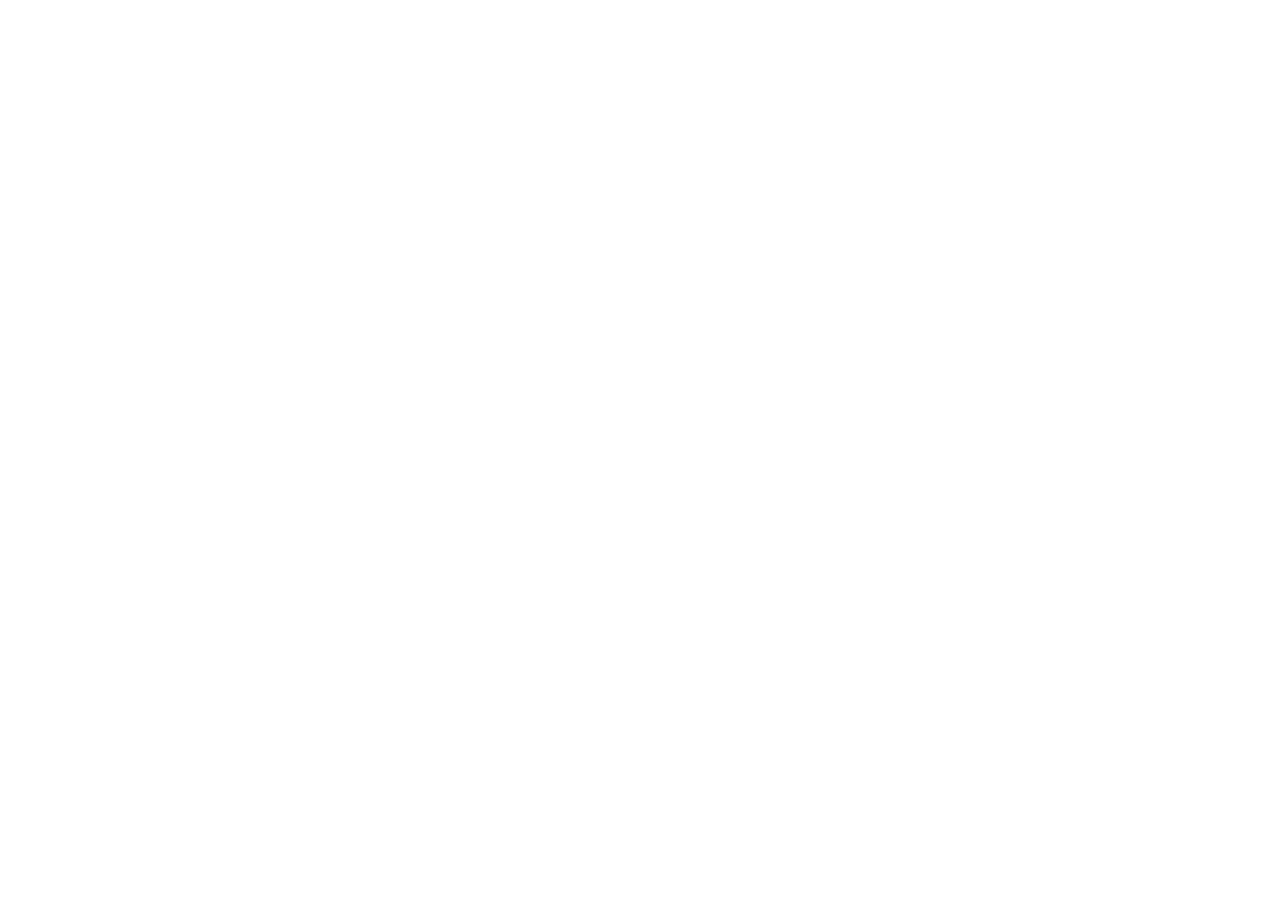
==== commit 7da40045: "Protect application entry points with owner-private access" ====
--- a/index.html
+++ b/index.html
@@ -1,1406 +1 @@
-<!doctype html>
-<html lang="fa" dir="rtl">
-<head>
-<meta charset="utf-8">
-<meta name="viewport" content="width=device-width,initial-scale=1">
-<meta name="theme-color" content="#17243a">
-<title>رهبر بازتابی | Reflective Leader</title>
-<link rel="preconnect" href="https://fonts.googleapis.com">
-<link rel="preconnect" href="https://fonts.gstatic.com" crossorigin>
-<link href="https://fonts.googleapis.com/css2?family=Vazirmatn:wght@400;500;600;700;800&display=swap" rel="stylesheet">
-<style>
-:root{
-  --navy:#17243a;--navy2:#263d5a;--ink:#26323d;--muted:#6e7a85;
-  --paper:#f7f3ed;--card:#fff;--line:#e7dfd3;--gold:#c7934a;
-  --gold2:#edd4a6;--sage:#73877d;--soft:#eef2f2;--green:#557268;
-  --shadow:0 20px 60px rgba(23,36,58,.10);
-}
-*{box-sizing:border-box}
-html{scroll-behavior:smooth}
-body{
-  margin:0;background:var(--paper);color:var(--ink);
-  font-family:Tahoma,"Segoe UI",Arial,sans-serif;line-height:1.85;
-  direction:rtl;text-align:right;-webkit-font-smoothing:antialiased
-}
-button,input,textarea,select{font:inherit}
-button{cursor:pointer}
-.wrap{max-width:1080px;margin:auto;padding:0 22px}
-.view{display:none}.view.active{display:block}
-.en{direction:ltr;unicode-bidi:isolate;display:inline-block}
-
-/* shared */
-.brand{display:flex;align-items:center;gap:11px}
-.mark{
-  width:40px;height:40px;border-radius:13px;
-  background:linear-gradient(145deg,var(--navy),#45627e);
-  position:relative;box-shadow:0 8px 22px rgba(23,36,58,.17)
-}
-.mark:before,.mark:after{content:"";position:absolute;border:1px solid rgba(255,255,255,.82);border-radius:50%}
-.mark:before{inset:8px}.mark:after{inset:14px;background:var(--gold2)}
-.brand b{display:block;color:var(--navy);font-size:15px}
-.brand span{display:block;color:var(--muted);font-size:10px;direction:ltr;text-align:right}
-.btn{
-  min-height:48px;border-radius:14px;padding:11px 18px;font-weight:900;
-  border:1px solid transparent;transition:.18s
-}
-.btn:hover{transform:translateY(-1px)}
-.btn.primary{background:var(--navy);color:#fff}
-.btn.gold{background:var(--gold);color:#17243a}
-.btn.ghost{background:#fff;color:var(--navy);border-color:var(--line)}
-.kicker{font-size:10px;color:#9e7438;font-weight:900;letter-spacing:.03em}
-
-/* landing */
-.topnav{
-  position:sticky;top:0;z-index:30;background:rgba(247,243,237,.95);
-  backdrop-filter:blur(14px);border-bottom:1px solid rgba(231,223,211,.92)
-}
-.navrow{height:70px;display:flex;align-items:center;justify-content:space-between;gap:18px}
-.nav-actions{display:flex;align-items:center;gap:8px}
-.nav-actions button{
-  border:0;background:transparent;color:#596774;padding:8px 10px;
-  border-radius:10px;font-size:11px
-}
-.nav-actions button:hover{background:#fff;color:var(--navy)}
-.nav-actions .start{background:var(--navy);color:#fff;padding:9px 13px}
-
-.hero{padding:52px 0 34px}
-.hero-grid{display:grid;grid-template-columns:1.03fr .97fr;gap:48px;align-items:center}
-.hero-copy{order:1}.hero-art{order:2}
-.eyebrow{
-  font-size:10px;color:#9d7439;font-weight:900;letter-spacing:.11em;
-  direction:ltr;text-align:right
-}
-.hero h1{
-  font-size:clamp(44px,6vw,70px);line-height:1.08;letter-spacing:-.035em;
-  color:var(--navy);margin:8px 0 12px
-}
-.hero h1 small{
-  display:block;font-size:.25em;letter-spacing:.13em;color:#82909a;
-  margin-bottom:9px;direction:ltr;text-align:right
-}
-.hero-tagline{
-  font-size:22px;line-height:1.55;color:#304251;font-weight:800;margin-bottom:14px
-}
-.hero-copy>p{
-  font-size:14px;color:var(--muted);max-width:620px;line-height:1.95;margin:0
-}
-.hero-actions{display:flex;gap:9px;flex-wrap:wrap;margin-top:22px}
-.hero-note{margin-top:12px;font-size:10px;color:#8b949e}
-
-.concept-art{
-  position:relative;min-height:490px;border-radius:29px;overflow:hidden;
-  border:1px solid #dbe3e1;
-  background:
-    radial-gradient(circle at 28% 23%,rgba(239,217,176,.72),transparent 25%),
-    linear-gradient(145deg,#edf1f0,#d9e3df 52%,#c6d3ce);
-  box-shadow:var(--shadow)
-}
-.concept-art svg{display:block;width:100%;height:100%;min-height:490px}
-.art-caption{
-  position:absolute;right:18px;left:18px;bottom:18px;
-  border:1px solid rgba(255,255,255,.75);background:rgba(255,255,255,.89);
-  backdrop-filter:blur(12px);border-radius:16px;padding:13px 15px;
-  box-shadow:0 12px 30px rgba(23,36,58,.10)
-}
-.art-caption b{display:block;color:var(--navy);font-size:12px}
-.art-caption span{display:block;color:#667681;font-size:10px;margin-top:2px}
-
-.pillars{padding:28px 0 58px}
-.pillars-grid{display:grid;grid-template-columns:repeat(3,1fr);gap:10px}
-.pillar{
-  background:#fff;border:1px solid var(--line);border-radius:18px;
-  padding:17px;min-height:145px
-}
-.pillar .n{font-size:9px;color:#9d7439;font-weight:900}
-.pillar h3{font-size:15px;color:var(--navy);margin:9px 0 5px}
-.pillar p{font-size:10px;color:var(--muted);margin:0}
-.pillar strong{display:block;margin-top:10px;color:#567067;font-size:10px}
-
-.bookline{
-  background:#ece7de;border-top:1px solid #dfd7cb;border-bottom:1px solid #dfd7cb;
-  padding:34px 0
-}
-.bookline .wrap{display:grid;grid-template-columns:1fr auto;gap:24px;align-items:center}
-.bookline h2{font-size:25px;color:var(--navy);margin:0 0 5px}
-.bookline p{font-size:11px;color:var(--muted);margin:0;max-width:700px}
-
-/* app */
-.app{min-height:100vh}
-.apphead{
-  position:sticky;top:0;z-index:30;background:rgba(255,255,255,.95);
-  backdrop-filter:blur(14px);border-bottom:1px solid var(--line)
-}
-.apphead .wrap{height:70px;display:flex;align-items:center;justify-content:space-between;gap:14px}
-.backhome{
-  border:1px solid var(--line);background:#fff;color:var(--navy);
-  border-radius:11px;padding:8px 11px;font-weight:900
-}
-.stagewrap{padding:28px 22px 70px}
-.progress-top{display:flex;justify-content:space-between;gap:15px;align-items:center;margin-bottom:10px}
-.progress-top b{font-size:13px;color:var(--navy)}
-.progress-top span{font-size:10px;color:var(--muted)}
-.bar{height:8px;border-radius:999px;background:#e8e1d6;overflow:hidden}
-.bar i{display:block;height:100%;background:linear-gradient(90deg,var(--gold),var(--sage));transition:.25s}
-.stagegrid{display:grid;grid-template-columns:minmax(0,1fr) 225px;gap:16px;margin-top:22px}
-.maincard,.sidecard{
-  background:#fff;border:1px solid var(--line);border-radius:21px;
-  box-shadow:0 5px 18px rgba(23,36,58,.04)
-}
-.maincard{padding:26px}
-.sidecard{padding:15px;height:max-content;position:sticky;top:92px}
-.stage-no{font-size:10px;color:#9d7439;font-weight:900;direction:ltr;text-align:right}
-.maincard h2{
-  font-size:clamp(27px,4vw,39px);line-height:1.35;color:var(--navy);
-  margin:7px 0 8px
-}
-.lead{font-size:14px;color:var(--muted);margin:0 0 18px;max-width:760px}
-.lesson{
-  border-right:3px solid var(--gold);background:#faf7f1;
-  border-radius:14px;padding:12px 13px;margin-bottom:13px
-}
-.lesson b{display:block;font-size:10px;color:#855f29;margin-bottom:3px}
-.lesson p{font-size:11px;color:#5f6e79;margin:0}
-.question{
-  border:1px solid var(--line);border-radius:16px;padding:15px;
-  margin:11px 0;background:#fbfaf7
-}
-.question>label,.question>strong{
-  display:block;color:var(--navy);font-size:12px;font-weight:900;margin-bottom:8px
-}
-.choice-grid{display:grid;grid-template-columns:1fr 1fr;gap:8px}
-.choice{
-  border:1px solid var(--line);background:#fff;border-radius:12px;padding:10px;
-  text-align:right;color:#43505e;min-height:50px;transition:.15s
-}
-.choice:hover{border-color:#ccb17e}
-.choice.active{
-  background:#f7f0e4;border-color:#c8a56d;color:var(--navy);
-  box-shadow:0 0 0 1px rgba(199,149,71,.08)
-}
-.mini-copy{font-size:10px;color:var(--muted);margin-top:7px}
-textarea{
-  width:100%;border:1px solid var(--line);border-radius:12px;padding:11px;
-  min-height:86px;resize:vertical;background:#fff;color:var(--ink);
-  outline:none;text-align:right;direction:rtl
-}
-textarea:focus{border-color:#c8a56d;box-shadow:0 0 0 3px rgba(199,149,71,.10)}
-.slider-row{
-  display:grid;grid-template-columns:1fr 180px;gap:16px;align-items:center;
-  padding:12px 0;border-top:1px solid var(--line)
-}
-.slider-row:first-child{border-top:0}
-.slider-row b{display:block;font-size:12px;color:var(--navy)}
-.slider-row span{display:block;font-size:10px;color:var(--muted)}
-input[type=range]{width:100%;accent-color:var(--gold)}
-.scale-labels{display:flex;justify-content:space-between;font-size:9px;color:#8a949f;margin-top:2px}
-.rolegrid{display:grid;grid-template-columns:1fr 1fr;gap:9px}
-.rolecard{border:1px solid var(--line);border-radius:15px;padding:13px;background:#fff;position:relative}
-.rolecard.reco{border-color:#c7a36c;background:#fbf7ef}
-.rolecard .tag{
-  position:absolute;left:10px;top:10px;font-size:8px;border-radius:999px;
-  padding:3px 6px;background:#f2e4ca;color:#725424;font-weight:900
-}
-.rolecard h3{margin:0 0 2px;color:var(--navy);font-size:16px}
-.rolecard .pronoun{font-size:10px;color:#9b7337;font-weight:900}
-.rolecard p{font-size:10px;color:var(--muted);margin:7px 0 0}
-.rolebars{margin-top:14px;display:grid;gap:8px}
-.rolebar{display:grid;grid-template-columns:80px 1fr 34px;gap:8px;align-items:center}
-.rolebar b{font-size:10px;color:var(--navy)}
-.rolebar .track{height:8px;background:#ebe5dc;border-radius:999px;overflow:hidden}
-.rolebar i{display:block;height:100%;background:linear-gradient(90deg,var(--gold),var(--sage));border-radius:999px}
-.rolebar span{font-size:9px;color:var(--muted);text-align:left}
-.mixgrid{display:grid;grid-template-columns:1fr 1fr;gap:10px}
-.mixbox{border:1px solid var(--line);border-radius:15px;padding:12px}
-.mixbox label{display:block;font-size:10px;color:var(--muted);margin-bottom:6px}
-.mixbox select{
-  width:100%;border:1px solid var(--line);border-radius:10px;padding:9px;
-  background:#fff;color:var(--navy);font-weight:800
-}
-.idea{
-  background:#f8f4ec;border:1px solid #eadcc3;border-radius:15px;
-  padding:15px;font-size:13px;color:#354352
-}
-.idea b{color:var(--navy)}
-.actioncards{display:grid;gap:8px}
-.actioncard{
-  border:1px solid var(--line);border-radius:13px;padding:11px;
-  background:#fff;text-align:right
-}
-.actioncard b{display:block;font-size:12px;color:var(--navy)}
-.actioncard span{font-size:10px;color:var(--muted)}
-.result{
-  border:1px solid #d7c49e;background:linear-gradient(180deg,#fff,#fbf7ef);
-  border-radius:19px;padding:19px
-}
-.result h3{font-size:19px;color:var(--navy);margin:0 0 5px}
-.result .sub{font-size:11px;color:var(--muted);margin-bottom:15px}
-.resultgrid{display:grid;grid-template-columns:1fr 1fr;gap:8px}
-.resultitem{border:1px solid var(--line);background:#fff;border-radius:12px;padding:10px}
-.resultitem label{font-size:9px;color:#8a949f;display:block}
-.resultitem b{font-size:11px;color:var(--navy)}
-.reflectbox{
-  background:#eef3f1;border:1px solid #d4e1dc;border-radius:14px;
-  padding:12px;margin-top:11px
-}
-.reflectbox b{display:block;color:#4f6d63;font-size:11px}
-.reflectbox p{font-size:11px;color:#596b65;margin:4px 0 0}
-.stage-actions{display:flex;justify-content:space-between;gap:10px;flex-wrap:wrap;margin-top:22px}
-.stage-actions button{min-height:43px;border-radius:11px;padding:8px 12px;font-weight:900}
-.next{background:var(--navy);color:#fff;border:1px solid var(--navy)}
-.prev{background:#fff;color:var(--navy);border:1px solid var(--line)}
-.sidecard h3{font-size:13px;color:var(--navy);margin:0 0 10px}
-.pathlist{display:grid;gap:6px}
-.pathitem{
-  border:1px solid var(--line);border-radius:11px;padding:8px 9px;
-  font-size:10px;color:var(--muted);background:#fff
-}
-.pathitem.current{border-color:#b99761;background:#fbf7ef;color:var(--navy);font-weight:900}
-.pathitem.done{background:#f1f6f4;color:#46675d}
-.note{margin-top:12px;padding-top:11px;border-top:1px solid var(--line);font-size:9px;color:var(--muted)}
-.booklogic{margin-top:16px;border-top:1px solid var(--line);padding-top:12px}
-.booklogic details{border:1px solid var(--line);border-radius:12px;padding:9px 11px}
-.booklogic summary{font-size:11px;color:var(--navy);font-weight:900;cursor:pointer}
-.booklogic div{font-size:10px;color:var(--muted);margin-top:7px}
-footer{padding:22px 0 28px;text-align:center;font-size:9px;color:#8d969f}
-
-@media(max-width:900px){
-  .hero-grid{grid-template-columns:1fr}.concept-art{min-height:390px}.concept-art svg{min-height:390px}
-  .pillars-grid{grid-template-columns:1fr 1fr}.stagegrid{grid-template-columns:1fr}.sidecard{position:static}
-  .slider-row{grid-template-columns:1fr}
-}
-@media(max-width:600px){
-  .wrap{padding:0 14px}.nav-actions button:not(.start){display:none}
-  .hero{padding-top:30px}.hero-grid{gap:27px}.hero h1{font-size:43px}
-  .hero-tagline{font-size:19px}.hero-copy>p{font-size:13px}
-  .hero-actions{display:grid;grid-template-columns:1fr}.hero-actions .btn{width:100%}
-  .concept-art{min-height:330px;border-radius:22px}.concept-art svg{min-height:330px}
-  .art-caption{right:11px;left:11px;bottom:11px}
-  .pillars{padding-bottom:44px}.pillars-grid,.choice-grid,.rolegrid,.mixgrid,.resultgrid{grid-template-columns:1fr}
-  .bookline .wrap{grid-template-columns:1fr}.stagewrap{padding:22px 11px 50px}
-  .maincard{padding:17px}.progress-top{align-items:flex-start}.rolebar{grid-template-columns:70px 1fr 30px}
-}
-
-/* === APP TYPOGRAPHY & ACCESSIBILITY UPGRADE v0.7 === */
-:root{--muted:#51606d;--ink:#1f2b36}
-body{font-size:16px}
-.brand b{font-size:17px}.brand span{font-size:12px}
-.nav-actions button{font-size:14px;padding:10px 12px}
-.hero-copy>p{font-size:17px;line-height:1.95}
-.hero-note{font-size:13px}
-.art-caption b{font-size:15px}.art-caption span{font-size:13px;line-height:1.7}
-.pillar .n,.stage-no,.kicker,.eyebrow{font-size:12px}
-.pillar h3{font-size:18px}.pillar p{font-size:14px;line-height:1.75}.pillar strong{font-size:13px}
-.bookline p{font-size:14px;line-height:1.8}
-.progress-top b{font-size:15px}.progress-top span{font-size:13px}
-.lead{font-size:16px;line-height:1.9}
-.lesson b{font-size:13px}.lesson p{font-size:15px;line-height:1.85}
-.question>label,.question>strong{font-size:15px}
-.choice{font-size:15px;min-height:58px;padding:13px 14px}
-.mini-copy{font-size:13px;line-height:1.75}
-textarea{font-size:15px;min-height:105px}
-.slider-row b{font-size:15px}.slider-row span{font-size:13px}
-.scale-labels{font-size:12px}
-.rolecard h3{font-size:19px}.rolecard .pronoun{font-size:13px}.rolecard p{font-size:14px;line-height:1.75}
-.rolecard .tag{font-size:11px;padding:5px 8px}
-.mixbox label{font-size:13px}.mixbox select{font-size:15px;padding:12px}
-.idea{font-size:15px;line-height:1.9}
-.actioncard b{font-size:15px}.actioncard span{font-size:13px;line-height:1.7}
-.result h3{font-size:22px}.result .sub{font-size:14px}
-.resultitem label{font-size:12px}.resultitem b{font-size:14px}
-.reflectbox b{font-size:14px}.reflectbox p{font-size:14px;line-height:1.8}
-.sidecard h3{font-size:15px}.pathitem{font-size:13px;padding:10px 11px}
-.note{font-size:12px;line-height:1.7}
-.booklogic summary{font-size:14px}.booklogic div{font-size:13px;line-height:1.8}
-.stage-actions button{font-size:15px;min-height:48px;padding:10px 15px}
-.btn{font-size:15px}
-.context-domain{border:1px solid var(--line);border-radius:15px;background:#fff;margin:10px 0;overflow:hidden}
-.context-domain summary{list-style:none;cursor:pointer;padding:14px 15px;color:var(--navy);font-weight:900;font-size:15px;display:flex;align-items:center;justify-content:space-between;gap:12px}
-.context-domain summary::-webkit-details-marker{display:none}
-.context-domain summary::after{content:"＋";color:var(--gold);font-size:18px}
-.context-domain[open] summary::after{content:"−"}
-.context-domain .domain-body{padding:0 15px 8px}
-.context-mode{display:flex;gap:8px;flex-wrap:wrap;margin-bottom:10px}
-.context-mode button{border:1px solid var(--line);background:#fff;color:var(--navy);border-radius:999px;padding:8px 12px;font-size:13px}
-.context-mode button.active{background:#f4e8d3;border-color:#caa66d;font-weight:900}
-.warningline{font-size:13px;color:#725e46;background:#fbf4e8;border:1px solid #ead7b7;border-radius:12px;padding:10px 12px;margin-top:10px}
-.align-grid{display:grid;grid-template-columns:1fr 1fr;gap:10px}
-.metric-box{border:1px solid var(--line);border-radius:14px;background:#fff;padding:13px}
-.metric-box label{display:block;font-size:13px;color:var(--muted);margin-bottom:6px}
-.metric-box b{font-size:16px;color:var(--navy)}
-@media(max-width:600px){
-  body{font-size:16px}
-  .hero-copy>p,.lead{font-size:16px}
-  .pillars-grid,.align-grid{grid-template-columns:1fr}
-  .sidecard{display:none}
-  .stagegrid{display:block}
-  .maincard{border-radius:18px}
-  .choice{font-size:15px}
-}
-
-
-/* === ACCOUNT + LEADERSHIP COACH LAYER v0.8 === */
-.account-btn{
-  border:1px solid var(--line)!important;background:#fff!important;color:var(--navy)!important;
-  border-radius:12px!important;padding:9px 12px!important;font-size:14px!important;font-weight:900!important
-}
-.account-dot{display:inline-block;width:8px;height:8px;border-radius:50%;background:#c7a16b;margin-left:7px;vertical-align:middle}
-.coming{font-size:12px;color:#8b6a3b;background:#f8ecd9;border:1px solid #ead0a6;border-radius:999px;padding:5px 9px;font-weight:900}
-.ask-coach-inline{
-  width:100%;margin:4px 0 14px;border:1px dashed #c9a56c;background:#fffaf1;color:var(--navy);
-  border-radius:14px;padding:12px 14px;font-size:14px;font-weight:900;text-align:right
-}
-.ask-coach-inline span{display:block;font-size:12px;font-weight:400;color:#6a7681;margin-top:2px}
-.coach-fab{
-  position:fixed;left:20px;bottom:20px;z-index:70;border:0;border-radius:999px;
-  background:var(--navy);color:#fff;padding:13px 17px;font-size:14px;font-weight:900;
-  box-shadow:0 14px 34px rgba(23,36,58,.24)
-}
-.coach-fab small{display:block;font-size:11px;font-weight:400;color:#d7e0e8}
-.overlay{
-  position:fixed;inset:0;background:rgba(17,27,42,.44);z-index:90;display:none;
-  align-items:center;justify-content:center;padding:18px
-}
-.overlay.show{display:flex}
-.modal{
-  width:min(520px,100%);max-height:90vh;overflow:auto;background:#fff;border:1px solid var(--line);
-  border-radius:22px;box-shadow:0 26px 70px rgba(23,36,58,.24);padding:22px
-}
-.modal-head,.drawer-head{display:flex;align-items:flex-start;justify-content:space-between;gap:14px;margin-bottom:14px}
-.modal h3,.drawer h3{margin:0;color:var(--navy);font-size:23px;line-height:1.35}
-.modal p,.drawer p{font-size:14px;color:var(--muted);line-height:1.85}
-.close-btn{
-  width:38px;height:38px;border:1px solid var(--line);border-radius:11px;background:#fff;
-  color:var(--navy);font-size:18px
-}
-.login-options{display:grid;gap:10px;margin-top:16px}
-.login-option{
-  border:1px solid var(--line);border-radius:14px;padding:13px;background:#faf9f6;
-  color:#7b8790;font-size:14px;text-align:center;font-weight:900
-}
-.login-option[disabled]{cursor:not-allowed;opacity:.72}
-.login-field{margin-top:12px}
-.login-field label{display:block;font-size:13px;color:var(--navy);font-weight:900;margin-bottom:6px}
-.login-field input{
-  width:100%;border:1px solid var(--line);border-radius:12px;padding:12px 13px;font-size:15px;direction:ltr;text-align:left
-}
-.account-note{
-  margin-top:14px;background:#eef3f1;border:1px solid #d4e1dc;border-radius:14px;
-  padding:12px 13px;font-size:13px;color:#50645d;line-height:1.8
-}
-.drawer-wrap{
-  position:fixed;inset:0;z-index:95;display:none;background:rgba(17,27,42,.36)
-}
-.drawer-wrap.show{display:block}
-.drawer{
-  position:absolute;left:0;top:0;bottom:0;width:min(440px,94vw);background:#fff;
-  border-right:1px solid var(--line);box-shadow:20px 0 60px rgba(23,36,58,.18);
-  padding:22px;overflow:auto;direction:rtl
-}
-.coach-question label{display:block;font-size:14px;color:var(--navy);font-weight:900;margin-bottom:7px}
-.coach-question textarea{min-height:120px}
-.coach-actions{display:grid;grid-template-columns:1fr 1fr;gap:8px;margin-top:10px}
-.coach-actions button{min-height:46px;border-radius:12px;font-size:14px;font-weight:900}
-.save-draft{background:var(--navy);color:#fff;border:1px solid var(--navy)}
-.view-services{background:#fff;color:var(--navy);border:1px solid var(--line)}
-.draft-status{display:none;margin-top:9px;font-size:13px;color:#527066;background:#edf5f2;border:1px solid #d3e3dd;border-radius:11px;padding:9px 10px}
-.draft-status.show{display:block}
-.coaching-services{margin-top:20px;padding-top:17px;border-top:1px solid var(--line)}
-.coaching-services h4{font-size:17px;color:var(--navy);margin:0 0 4px}
-.price-note{font-size:12px;color:#8a6b42;margin-bottom:10px}
-.price-grid{display:grid;gap:9px}
-.price-card{border:1px solid var(--line);border-radius:14px;padding:13px;background:#fbfaf7}
-.price-card b{display:block;font-size:15px;color:var(--navy)}
-.price-card span{display:block;font-size:13px;color:var(--muted);margin-top:2px}
-.price-card strong{display:block;font-size:14px;color:#7b5c2f;margin-top:7px}
-.price-card button{
-  width:100%;margin-top:10px;min-height:42px;border-radius:11px;border:1px solid var(--line);
-  background:#f2eee7;color:#89919a;font-weight:900;cursor:not-allowed
-}
-.coach-context{
-  border:1px solid #e7d4b4;background:#fff8ec;border-radius:13px;padding:10px 11px;
-  font-size:13px;color:#6e5b3f;margin-bottom:12px
-}
-@media(max-width:600px){
-  .coach-fab{left:12px;bottom:12px;padding:12px 14px}
-  .drawer{width:100vw}
-  .coach-actions{grid-template-columns:1fr}
-  .account-btn{font-size:13px!important;padding:8px 10px!important}
-}
-
-
-/* === PREMIUM HOME REDESIGN v0.9 === */
-body{font-family:"Vazirmatn",Tahoma,"Segoe UI",Arial,sans-serif}
-#landing{background:#f4efe7;min-height:100vh}
-#landing .topnav{
-  background:rgba(244,239,231,.88);border-bottom:1px solid rgba(31,46,64,.08);
-  backdrop-filter:blur(18px)
-}
-#landing .navrow{height:78px}
-#landing .brand b{font-size:18px;letter-spacing:-.02em}
-#landing .brand span{font-size:11px;letter-spacing:.06em;color:#7d8891}
-#landing .mark{
-  background:linear-gradient(145deg,#132238,#304f68);
-  border:1px solid rgba(255,255,255,.22)
-}
-#landing .nav-actions{gap:10px}
-#landing .nav-actions button{
-  font-size:13px;border-radius:12px;padding:10px 14px
-}
-#landing .nav-actions .start{
-  background:#18273b;color:#fff;box-shadow:0 8px 22px rgba(24,39,59,.14)
-}
-#landing .account-btn{background:rgba(255,255,255,.68)!important}
-
-.premium-hero{padding:28px 0 26px}
-.hero-shell{
-  position:relative;overflow:hidden;
-  background:
-    radial-gradient(circle at 16% 14%,rgba(202,157,86,.20),transparent 27%),
-    radial-gradient(circle at 85% 82%,rgba(107,137,129,.16),transparent 26%),
-    linear-gradient(145deg,#101c2e 0%,#182a40 57%,#21384d 100%);
-  border:1px solid rgba(255,255,255,.10);
-  border-radius:32px;min-height:610px;
-  box-shadow:0 32px 80px rgba(30,42,54,.18);
-  display:grid;grid-template-columns:1.02fr .98fr;align-items:center;
-  gap:38px;padding:50px 52px
-}
-.hero-shell:before{
-  content:"";position:absolute;inset:0;
-  background-image:
-    linear-gradient(rgba(255,255,255,.025) 1px,transparent 1px),
-    linear-gradient(90deg,rgba(255,255,255,.025) 1px,transparent 1px);
-  background-size:42px 42px;mask-image:linear-gradient(to left,transparent,black 20%,black 80%,transparent)
-}
-.hero-shell>*{position:relative;z-index:2}
-.hero-copy-premium{color:#fff}
-.hero-overline{
-  display:flex;align-items:center;gap:8px;flex-wrap:wrap;margin-bottom:20px
-}
-.hero-overline span{
-  font-size:11px;letter-spacing:.08em;border:1px solid rgba(255,255,255,.16);
-  background:rgba(255,255,255,.06);color:#dbe3e9;
-  padding:7px 10px;border-radius:999px
-}
-.hero-overline .accent{color:#efd6ad;border-color:rgba(213,170,100,.36);background:rgba(213,170,100,.10)}
-.hero-copy-premium h1{
-  color:#fff;font-size:clamp(50px,6.3vw,78px);line-height:1.09;letter-spacing:-.045em;
-  margin:0 0 16px;font-weight:800
-}
-.hero-copy-premium h1 em{
-  display:block;font-style:normal;font-size:.24em;letter-spacing:.18em;color:#c8d3db;
-  margin-bottom:12px;font-weight:600;direction:ltr;text-align:right
-}
-.hero-copy-premium .hero-tag{
-  font-size:23px;line-height:1.65;font-weight:700;color:#f2eee8;margin-bottom:14px;max-width:560px
-}
-.hero-copy-premium .hero-desc{
-  font-size:16px;line-height:2;color:#c5d0d7;max-width:620px;margin:0
-}
-.hero-copy-premium .hero-desc b{color:#fff;font-weight:700}
-.premium-actions{display:flex;gap:10px;flex-wrap:wrap;margin-top:26px}
-.premium-actions .main-cta{
-  border:0;background:#d7aa68;color:#142236;min-height:54px;padding:13px 20px;
-  border-radius:14px;font-size:15px;font-weight:800;
-  box-shadow:0 10px 28px rgba(215,170,104,.20)
-}
-.premium-actions .secondary-cta{
-  border:1px solid rgba(255,255,255,.18);background:rgba(255,255,255,.06);
-  color:#fff;min-height:54px;padding:13px 18px;border-radius:14px;font-size:14px;font-weight:700
-}
-.hero-trust{
-  margin-top:18px;display:flex;align-items:center;gap:10px;flex-wrap:wrap;
-  font-size:12px;color:#9fb0bc
-}
-.hero-trust i{width:5px;height:5px;border-radius:50%;background:#d7aa68;display:inline-block}
-
-.hero-visual-premium{
-  min-height:490px;display:flex;align-items:center;justify-content:center;position:relative
-}
-.reflective-stage{
-  width:min(460px,100%);aspect-ratio:1/1;position:relative;display:flex;align-items:center;justify-content:center
-}
-.reflective-stage:before{
-  content:"";position:absolute;inset:5%;
-  border:1px solid rgba(255,255,255,.10);border-radius:50%
-}
-.reflective-stage:after{
-  content:"";position:absolute;inset:17%;
-  border:1px solid rgba(213,170,104,.23);border-radius:50%
-}
-.core-mirror{
-  width:48%;aspect-ratio:1;border-radius:50%;
-  background:
-    radial-gradient(circle at 34% 28%,rgba(255,255,255,.95),rgba(238,237,228,.78) 25%,rgba(151,177,174,.38) 61%,rgba(255,255,255,.09) 100%);
-  border:1px solid rgba(255,255,255,.60);
-  box-shadow:inset 0 0 40px rgba(255,255,255,.28),0 24px 70px rgba(0,0,0,.18);
-  display:flex;flex-direction:column;align-items:center;justify-content:center;text-align:center;z-index:3
-}
-.core-mirror small{font-size:11px;letter-spacing:.14em;color:#657581;direction:ltr}
-.core-mirror strong{font-size:26px;color:#182a40;letter-spacing:.04em;direction:ltr;margin:3px 0}
-.core-mirror span{font-size:11px;color:#536773}
-.role-orb{
-  position:absolute;z-index:4;min-width:108px;padding:10px 13px;border-radius:14px;
-  border:1px solid rgba(255,255,255,.16);background:rgba(255,255,255,.09);
-  backdrop-filter:blur(14px);box-shadow:0 10px 30px rgba(0,0,0,.12)
-}
-.role-orb b{display:block;color:#fff;font-size:14px;direction:ltr;text-align:center}
-.role-orb span{display:block;color:#aebbc4;font-size:10px;text-align:center;margin-top:1px}
-.role-boss{right:7%;top:13%}.role-coach{left:6%;top:18%}.role-partner{right:6%;bottom:14%}.role-enabler{left:7%;bottom:13%}
-.context-ring-label{
-  position:absolute;z-index:5;top:3%;left:50%;transform:translateX(-50%);
-  font-size:10px;letter-spacing:.14em;color:#d7aa68;direction:ltr
-}
-.reflective-prompt{
-  position:absolute;z-index:5;bottom:-8px;right:10%;left:10%;
-  background:rgba(10,20,33,.66);border:1px solid rgba(255,255,255,.12);
-  backdrop-filter:blur(16px);padding:13px 15px;border-radius:15px;text-align:center
-}
-.reflective-prompt b{display:block;color:#fff;font-size:14px}
-.reflective-prompt span{display:block;color:#aebbc4;font-size:11px;margin-top:2px}
-
-.home-strip{padding:10px 0 18px}
-.journey-strip{
-  background:#fff;border:1px solid #e6ddd1;border-radius:20px;padding:13px 15px;
-  display:grid;grid-template-columns:repeat(5,1fr);gap:8px;box-shadow:0 10px 30px rgba(31,46,64,.05)
-}
-.journey-node{padding:10px 12px;border-left:1px solid #eee7dc}
-.journey-node:last-child{border-left:0}
-.journey-node small{display:block;color:#a47c43;font-size:10px;letter-spacing:.05em}
-.journey-node b{display:block;color:#1e3045;font-size:14px;margin-top:3px}
-.journey-node span{display:block;color:#6e7a85;font-size:11px;margin-top:2px}
-
-.home-principles{padding:30px 0 64px}
-.home-heading{display:flex;justify-content:space-between;align-items:flex-end;gap:20px;margin-bottom:18px}
-.home-heading div:first-child{max-width:680px}
-.home-heading small{display:block;font-size:11px;color:#9a7745;letter-spacing:.08em}
-.home-heading h2{font-size:30px;color:#17283d;margin:4px 0 4px;letter-spacing:-.02em}
-.home-heading p{font-size:14px;color:#66727c;margin:0}
-.principle-grid{display:grid;grid-template-columns:repeat(3,1fr);gap:12px}
-.principle-card{
-  position:relative;background:#fff;border:1px solid #e5ddd2;border-radius:20px;padding:20px;
-  min-height:210px;overflow:hidden;transition:.2s
-}
-.principle-card:hover{transform:translateY(-2px);box-shadow:0 16px 34px rgba(31,46,64,.08)}
-.principle-card:after{
-  content:"";position:absolute;width:100px;height:100px;border-radius:50%;
-  background:radial-gradient(circle,rgba(213,170,104,.13),transparent 65%);
-  left:-18px;bottom:-24px
-}
-.principle-card .num{font-size:11px;color:#ad8550;letter-spacing:.08em}
-.principle-card h3{font-size:19px;color:#17283d;margin:16px 0 7px}
-.principle-card p{font-size:13px;color:#68747e;line-height:1.85;margin:0}
-.principle-card .key{margin-top:14px;font-size:12px;font-weight:700;color:#4f6e65}
-
-.model-section{
-  background:#e9e2d8;border-top:1px solid #ddd3c5;border-bottom:1px solid #ddd3c5;
-  padding:44px 0
-}
-.model-box{
-  display:grid;grid-template-columns:1.1fr .9fr;gap:30px;align-items:center
-}
-.model-box h2{font-size:28px;color:#17283d;margin:0 0 8px}
-.model-box p{font-size:14px;color:#5f6b75;line-height:1.9;margin:0}
-.model-flow{
-  background:#17283d;border-radius:18px;padding:17px;display:grid;gap:8px;
-  box-shadow:0 18px 38px rgba(23,40,61,.12)
-}
-.model-flow div{
-  display:flex;align-items:center;justify-content:space-between;gap:12px;
-  border-bottom:1px solid rgba(255,255,255,.08);padding:9px 4px
-}
-.model-flow div:last-child{border-bottom:0}
-.model-flow b{font-size:13px;color:#fff}
-.model-flow span{font-size:11px;color:#9fb0bc;direction:ltr}
-.model-cta{margin-top:16px;display:flex;gap:10px;flex-wrap:wrap}
-.model-cta .btn{min-height:50px}
-#landing footer{font-size:11px;color:#79838c;padding:24px 0 32px}
-
-@media(max-width:900px){
-  .hero-shell{grid-template-columns:1fr;padding:40px 34px;gap:12px}
-  .hero-visual-premium{min-height:400px}
-  .journey-strip{grid-template-columns:1fr 1fr}
-  .journey-node{border-left:0;border-bottom:1px solid #eee7dc}
-  .principle-grid{grid-template-columns:1fr 1fr}
-  .model-box{grid-template-columns:1fr}
-}
-@media(max-width:600px){
-  #landing .navrow{height:68px}
-  #landing .nav-actions button:not(.start):not(.account-btn){display:none}
-  #landing .nav-actions .start{display:none}
-  .premium-hero{padding:14px 0 16px}
-  .hero-shell{padding:30px 20px 24px;border-radius:22px;min-height:auto}
-  .hero-copy-premium h1{font-size:45px}
-  .hero-copy-premium h1 em{font-size:.25em}
-  .hero-copy-premium .hero-tag{font-size:19px}
-  .hero-copy-premium .hero-desc{font-size:15px;line-height:1.9}
-  .premium-actions{display:grid;grid-template-columns:1fr}
-  .premium-actions button{width:100%}
-  .hero-visual-premium{min-height:360px}
-  .reflective-stage{width:100%}
-  .role-orb{min-width:88px;padding:8px 9px}
-  .role-orb b{font-size:12px}.role-orb span{font-size:9px}
-  .reflective-prompt{right:2%;left:2%}
-  .journey-strip{grid-template-columns:1fr}
-  .home-heading{display:block}
-  .home-heading h2{font-size:25px}
-  .principle-grid{grid-template-columns:1fr}
-  .principle-card{min-height:auto}
-  .model-box h2{font-size:24px}
-}
-
-
-/* UX refinement: content-preserving, progressive disclosure */
-body{font-family:Vazirmatn,Tahoma,sans-serif;font-size:16px;line-height:1.85}
-.hero-copy>p,.lead{font-size:16px}.pillar p,.lesson p,.question,.choice,.idea,.reflectbox p,.resultitem b{font-size:14px}
-.nav-actions button,.pathitem,.sidecard h3,.booklogic summary{font-size:13px}
-.maincard{max-width:850px;width:100%;margin-inline:auto;padding:clamp(18px,3vw,32px)}
-.stagegrid{grid-template-columns:minmax(0,1fr) 205px;align-items:start}
-.maincard .lesson{margin-bottom:20px}
-.stage-body-section{border:1px solid var(--line);border-radius:15px;margin:12px 0;background:#fff;overflow:hidden}
-.stage-body-section>summary{list-style:none;cursor:pointer;padding:15px 18px;color:var(--navy);font-size:16px;font-weight:800;display:flex;justify-content:space-between;align-items:center}
-.stage-body-section>summary::-webkit-details-marker{display:none}
-.stage-body-section>summary:after{content:'＋';color:var(--gold);font-size:20px}
-.stage-body-section[open]>summary:after{content:'−'}
-.stage-body-section>.section-inner{padding:0 16px 18px}
-@media(max-width:900px){.stagegrid{grid-template-columns:1fr}.sidecard{position:static}}
-@media(max-width:600px){.maincard{padding:18px}.hero h1{font-size:clamp(34px,10vw,44px)}.choice-grid,.rolegrid,.mixgrid{grid-template-columns:1fr}.stage-body-section>summary{font-size:15px}}
-</style>
-</head>
-<body>
-
-<div class="view active" id="landing">
-  <nav class="topnav">
-    <div class="wrap navrow">
-      <div class="brand">
-        <div class="mark"></div>
-        <div><b>رهبر بازتابی</b><span>REFLECTIVE LEADER</span></div>
-      </div>
-      <div class="nav-actions">
-        <button onclick="document.getElementById('pillars').scrollIntoView({behavior:'smooth'})">منطق اپ</button>
-        <button class="account-btn" onclick="openLogin()"><span class="account-dot"></span>ورود / حساب من</button>
-        <button class="start" onclick="startJourney()">شروع مسیر</button>
-      </div>
-    </div>
-  </nav>
-
-  <section class="premium-hero">
-    <div class="wrap">
-      <div class="hero-shell">
-        <div class="hero-copy-premium">
-          <div class="hero-overline">
-            <span class="accent">CONTEXT FIRST</span>
-            <span>REFLECT BEFORE YOU ACT</span>
-          </div>
-
-          <h1><em>CONTEXT-DRIVEN LEADERSHIP</em>رهبر بازتابی</h1>
-
-          <div class="hero-tag">رهبری خوب یک نسخه ثابت نیست؛ یک انتخاب آگاهانه در Context درست است.</div>
-
-          <p class="hero-desc">
-            این اپ به تو کمک می‌کند <b>Context</b> را ببینی، چهار Role را بفهمی،
-            <b>Idea of Leadership</b> خودت را تعریف کنی و قبل و بعد از اقدام، آگاهانه Reflection انجام بدهی.
-          </p>
-
-          <div class="premium-actions">
-            <button class="main-cta" onclick="startJourney()">شروع مسیر رهبری من</button>
-            <button class="secondary-cta" onclick="document.getElementById('pillars').scrollIntoView({behavior:'smooth'})">مدل را در یک نگاه ببین</button>
-          </div>
-
-          <div class="hero-trust">
-            <span>بر پایه مدل Armin Trost</span><i></i>
-            <span>The Reflective Leader</span><i></i>
-            <span>Context → Role Mix → Reflection</span>
-          </div>
-        </div>
-
-        <div class="hero-visual-premium" aria-label="نمای مفهومی رهبری بازتابی">
-          <div class="reflective-stage">
-            <div class="context-ring-label">LEADERSHIP CONTEXT</div>
-
-            <div class="role-orb role-boss"><b>BOSS</b><span>Direction</span></div>
-            <div class="role-orb role-coach"><b>COACH</b><span>Self-regulation</span></div>
-            <div class="role-orb role-partner"><b>PARTNER</b><span>Shared responsibility</span></div>
-            <div class="role-orb role-enabler"><b>ENABLER</b><span>Conditions</span></div>
-
-            <div class="core-mirror">
-              <small>REFLECT</small>
-              <strong>CONTEXT</strong>
-              <span>before role choice</span>
-            </div>
-
-            <div class="reflective-prompt">
-              <b>قبل از انتخاب رفتار، Context را ببین.</b>
-              <span>نقش مناسب را از روی یک فرمول ثابت انتخاب نکن.</span>
-            </div>
-          </div>
-        </div>
-      </div>
-    </div>
-  </section>
-
-  <section class="home-strip">
-    <div class="wrap">
-      <div class="journey-strip">
-        <div class="journey-node"><small>01</small><b>Context</b><span>Tasks · Employees · Team · Organization</span></div>
-        <div class="journey-node"><small>02</small><b>Roles</b><span>Boss · Coach · Partner · Enabler</span></div>
-        <div class="journey-node"><small>03</small><b>Idea of Leadership</b><span>Primary role · Role mix</span></div>
-        <div class="journey-node"><small>04</small><b>Relationship & Tools</b><span>Shared idea · Compatible tools</span></div>
-        <div class="journey-node"><small>05</small><b>Reflection</b><span>Act · Observe · Adjust</span></div>
-      </div>
-    </div>
-  </section>
-
-  <section class="home-principles" id="pillars">
-    <div class="wrap">
-      <div class="home-heading">
-        <div>
-          <small>HOW THE APP THINKS</small>
-          <h2>سه اصل، نه ده‌ها منو</h2>
-          <p>محتوای کتاب پشت تجربه قرار دارد؛ کاربر باید مسئله را بفهمد و عمل کند، نه اینکه فقط فصل بخواند.</p>
-        </div>
-      </div>
-
-      <div class="principle-grid">
-        <article class="principle-card">
-          <div class="num">01 · ORIENTATION</div>
-          <h3>اول، ذهن خودت را ببین</h3>
-          <p>نقش فعلی، تجربه و چند پیش‌فرض مهم تو ثبت می‌شود؛ فقط برای framing و personalization.</p>
-          <div class="key">این هنوز مدل اصلی نیست.</div>
-        </article>
-
-        <article class="principle-card">
-          <div class="num">02 · CONTEXT</div>
-          <h3>بعد، Context را بخوان</h3>
-          <p>Tasks، Employees، Team و Organization را جداگانه می‌بینی و Today را با Future مقایسه می‌کنی.</p>
-          <div class="key">مدل Trost از اینجا شروع می‌شود.</div>
-        </article>
-
-        <article class="principle-card">
-          <div class="num">03 · IDEA & REFLECTION</div>
-          <h3>Role Mix را آگاهانه بساز</h3>
-          <p>Role را الگوریتم انتخاب نمی‌کند؛ تو با توجه به Context، شخصیت، competence و رابطه آن را تعریف و بازنگری می‌کنی.</p>
-          <div class="key">Act → Reflect → Adjust</div>
-        </article>
-      </div>
-    </div>
-  </section>
-
-  <section class="model-section">
-    <div class="wrap model-box">
-      <div>
-        <small style="font-size:11px;color:#9a7745;letter-spacing:.08em">THE BOOK → THE EXPERIENCE</small>
-        <h2>کتاب به یک تجربه تصمیم‌گیری تبدیل شده است.</h2>
-        <p>
-          به‌جای نمایش فصل‌ها، منطق اصلی کتاب در مسیر کاربر جریان دارد:
-          Context را می‌فهمی، Idea of Leadership را می‌سازی، آن را در رابطه و ابزارها اجرا می‌کنی
-          و بعد بر اساس یک Situation واقعی دوباره Reflection انجام می‌دهی.
-        </p>
-        <div class="model-cta">
-          <button class="btn primary" onclick="startJourney()">ورود به Journey</button>
-          <button class="btn ghost" onclick="openCoach()">از مربی بپرس</button>
-        </div>
-      </div>
-
-      <div class="model-flow">
-        <div><b>Leadership Context</b><span>01</span></div>
-        <div><b>Idea of Leadership</b><span>02</span></div>
-        <div><b>Leader–Employee Relationship</b><span>03</span></div>
-        <div><b>Leadership Tools</b><span>04</span></div>
-        <div><b>Continuous Reflection</b><span>05</span></div>
-      </div>
-    </div>
-  </section>
-
-  <footer><div class="wrap">Reflective Leader · Context-Driven Leadership Experience</div></footer>
-</div>
-
-<div class="view app" id="journey">
-  <div class="apphead">
-    <div class="wrap">
-      <div class="brand">
-        <div class="mark"></div>
-        <div><b>رهبر بازتابی</b><span>Guided Journey</span></div>
-      </div>
-      <div style="display:flex;gap:8px;align-items:center">
-        <button class="account-btn" onclick="openLogin()"><span class="account-dot"></span>حساب من</button>
-        <button class="backhome" onclick="goHome()">صفحه اصلی</button>
-      </div>
-    </div>
-  </div>
-
-  <div class="wrap stagewrap">
-    <div class="progress-top">
-      <b id="stageLabel"></b>
-      <span>هر مرحله: یک insight کوتاه + یک تصمیم + یک خروجی</span>
-    </div>
-    <div class="bar"><i id="bar"></i></div>
-
-    <div class="stagegrid">
-      <main class="maincard">
-        <div class="stage-no" id="stageNo"></div>
-        <h2 id="stageTitle"></h2>
-        <p class="lead" id="stageLead"></p>
-
-        <div class="lesson">
-          <b>INSIGHT FROM THE BOOK</b>
-          <p id="lessonText"></p>
-        </div>
-
-        <button class="ask-coach-inline" onclick="openCoach()">
-          از مربی بپرس
-          <span>اگر این مرحله برایت مبهم است یا برای تصمیم واقعی‌ات نیاز به کمک داری، کوچ راهبری را باز کن.</span>
-        </button>
-
-        <div id="stageBody"></div>
-
-        <div class="booklogic">
-          <details>
-            <summary>پشت این مرحله چه منطقی از کتاب هست؟</summary>
-            <div id="bookRef"></div>
-          </details>
-        </div>
-
-        <div class="stage-actions">
-          <button class="prev" id="prevBtn" onclick="prevStage()">مرحله قبل</button>
-          <button class="next" id="nextBtn" onclick="nextStage()">مرحله بعد</button>
-        </div>
-      </main>
-
-      <aside class="sidecard">
-        <h3>مسیر شما</h3>
-        <div class="pathlist" id="pathList"></div>
-        <div class="note">این journey یک leadership companion است؛ نه آزمون شخصیت و نه نسخه ثابت.</div>
-      </aside>
-    </div>
-  </div>
-</div>
-
-
-<script>
-const roleMeta={
-  boss:{fa:"رئیس",en:"Boss",pronoun:"I / من",desc:"مسئولیت اصلی تصمیم و حل مسئله را می‌پذیرم؛ جهت، انتظار و کنترل را روشن می‌کنم.",toxic:"Tyrant / مستبد"},
-  coach:{fa:"مربی",en:"Coach",pronoun:"You / تو",desc:"بر self-regulation تکیه می‌کنم؛ بیشتر سؤال می‌پرسم و از فرد می‌خواهم راه‌حل خودش را بسازد.",toxic:"Eternal Therapist / درمانگر همیشگی"},
-  partner:{fa:"شریک",en:"Partner",pronoun:"We / ما",desc:"مسئولیت و تصمیم را با تیم به اشتراک می‌گذارم؛ مانند عضو برابر تیم و moderator عمل می‌کنم.",toxic:"Best Friend / دوست صمیمی"},
-  enabler:{fa:"توانمندساز",en:"Enabler",pronoun:"Them / آنها",desc:"شرایط، منابع، ساختار و قابلیت‌های لازم برای عملکرد خوب را فراهم می‌کنم.",toxic:"Overprotective Mother / حمایت‌گر افراطی"}
-};
-
-const contextDimensions={
-  tasks:[
-    ["taskCertainty","قطعیت Task","عدم قطعیت بالا در نتیجه و مسیر","نتیجه و مسیر کاملاً روشن"],
-    ["managerResponsibility","سطح مسئولیت مدیر","بیشتر راهبردی / بلندمدت","بیشتر عملیاتی / روزمره"],
-    ["timePressure","فشار زمانی ساختاری","زمان کافی برای بررسی","تصمیم سریع یک عامل دائمی موفقیت"]
-  ],
-  employees:[
-    ["motivation","برداشت از انگیزش","بیشتر extrinsic","بیشتر intrinsic / خودانگیخته"],
-    ["replaceability","جایگزین‌پذیری","جایگزینی نسبتاً آسان","کمیاب / جایگزینی دشوار"],
-    ["individuality","فردیت و Diversity","Conformity / شباهت مطلوب","Individuality / تفاوت مطلوب"],
-    ["technicalSuperiority","برتری تخصصی","مدیر technically superior","کارکنان technically superior"]
-  ],
-  team:[
-    ["physicalDistance","فاصله فیزیکی","هم‌مکان و تعامل حضوری","پراکنده / virtual"],
-    ["influence","نوع Influence مدیر","اختیار رسمی / سلسله‌مراتبی","نفوذ بیشتر از expertise"],
-    ["dependencies","وابستگی متقابل","کارها عمدتاً مستقل","وابستگی متقابل بالا"],
-    ["span","Span of Control","تعداد کم افراد","تعداد زیاد افراد"],
-    ["cohesion","Cohesion","انسجام پایین","انسجام بالا"],
-    ["trust","Trust / Skepticism","پذیرش بالا و کم‌چالشی","skepticism و challenge سازنده"],
-    ["commitment","جهت Commitment","عمودی به مدیر","افقی به مشتری / همکاران"],
-    ["groupTask","منطق Group Task","موفقیت وابسته به قوی‌ترین عضو","موفقیت وابسته به ضعیف‌ترین عضو"]
-  ],
-  organization:[
-    ["interconnection","مرزبندی با واحدهای دیگر","Silo / جدایی بالا","Interconnected / ارتباط بالا"],
-    ["strategicRelevance","اهمیت راهبردی","اهمیت راهبردی معمول","Key function / اهمیت بسیار بالا"],
-    ["risk","Risk","خطاها پیامد محدود دارند","High-risk / خطا می‌تواند بسیار پرهزینه باشد"],
-    ["autonomy","Autonomy","محدودیت و regulation بالا","آزادی تصمیم و autonomy بالا"]
-  ]
-};
-
-function defaultContext(){
-  const o={};
-  Object.values(contextDimensions).flat().forEach(([k])=>o[k]=5);
-  return o;
-}
-
-const state={
-  identity:{role:"",experience:"",environment:""},
-  assumption:"",
-  contextMode:"today",
-  contextToday:defaultContext(),
-  contextFuture:defaultContext(),
-  primary:"",
-  secondary:"",
-  personalityFit:5,
-  competenceFit:5,
-  expectedRole:"",
-  sharedEmployee:5,
-  sharedSuperior:5,
-  communication:"",
-  situation:"",
-  situationRole:"",
-  toolGoal:"",
-  reflection:""
-};
-
-let current=0;
-
-const stages=[
-  {
-    nav:"Orientation",
-    title:"قبل از مدل: تو کیستی و چه فرضی داری؟",
-    lead:"این onboarding برای شخصی‌سازی است؛ مدل اصلی کتاب هنوز شروع نشده.",
-    lesson:"Trost پیش از ارائه مدل، محدودیت نسخه‌های جهان‌شمول و نظریه‌های ساده‌ساز رهبری را نقد می‌کند.",
-    book:"فصل‌های ۱ تا ۴: رفتار روزمره، challengeهای رهبری، محدودیت نظریه‌های رایج و معنای Reflective Leadership."
-  },
-  {
-    nav:"Context",
-    title:"قدم اول مدل: Leadership Context",
-    lead:"Context را در چهار سطح واقعی کتاب ببین: Tasks، Employees، Team و Organization.",
-    lesson:"در خود مدل، اولین قدم «رهبر» نیست؛ Context است. حتی می‌توان Today و Future را جداگانه سنجید.",
-    book:"فصل ۶: Tasks / Employees / Team / Organization؛ questionnaire روی مقیاس ۰ تا ۱۰ و امکان Today/Future."
-  },
-  {
-    nav:"Four Roles",
-    title:"چهار Role را بدون رتبه‌بندی بشناس",
-    lead:"هیچ Role به‌خودی‌خود خوب یا بد نیست؛ و این اپ هم Context را به‌طور مکانیکی به Role تبدیل نمی‌کند.",
-    lesson:"چهار Role عبارت‌اند از Boss، Coach، Partner و Enabler؛ هرکدام رفتار و خطر سوءبرداشت خودشان را دارند.",
-    book:"فصل ۷: چهار Role، comparison و Toxic Siblings."
-  },
-  {
-    nav:"Idea of Leadership",
-    title:"Idea of Leadership خودت را تعریف کن",
-    lead:"تو مسئول تعریف Role Mix مناسب خودت هستی؛ Context مهم است، اما شخصیت، competence و role attribution هم وارد می‌شوند.",
-    lesson:"کتاب عمداً از linear mapping میان Context و Role پرهیز می‌کند؛ Role Mix باید آگاهانه تعریف شود.",
-    book:"فصل ۸: Role Mix + Leadership Context + Personality + Competence + Assumed Role Attribution."
-  },
-  {
-    nav:"Shared Idea",
-    title:"آیا دیگران همان Role را از تو می‌فهمند؟",
-    lead:"Idea of Leadership وقتی مؤثر می‌شود که در رابطه با کارکنان روشن و قابل پیش‌بینی باشد و مافوق نیز امکان اجرای آن را بدهد.",
-    lesson:"ابهام درباره Role می‌تواند friction و نارضایتی بسازد؛ trust به پیش‌بینی‌پذیری رفتار هم وابسته است.",
-    book:"فصل ۹.۱، ۹.۳ و ۹.۵ + Hypotheses مربوط به leader–employee و leader–leader relationship."
-  },
-  {
-    nav:"Situation",
-    title:"حالا یک Leadership Situation واقعی را بررسی کن",
-    lead:"Role Mix یک default است؛ موقعیت فوری ممکن است نیازمند deviation از نقش اصلی باشد.",
-    lesson:"Good leadership situational است. یک مدیر موفق باید بتواند هر چهار Role را در موقعیت‌های لازم به‌کار بگیرد.",
-    book:"فصل ۹.۴ و Hypothesis مربوط به deviation from primary roles."
-  },
-  {
-    nav:"Tools",
-    title:"از Benefit به Tool برو",
-    lead:"اول مشخص کن دنبال چه benefit هستی؛ بعد ابزار را انتخاب کن، نه برعکس.",
-    lesson:"ابزار رهبری فقط وقتی کار می‌کند که با Idea of Leadership و primary roles سازگار باشد.",
-    book:"فصل ۱۰: performance expectations، needs، reward، poor performance، feedback، learning و talent."
-  },
-  {
-    nav:"Reflection",
-    title:"Continuous Reflection را تبدیل به عادت کن",
-    lead:"Reflection باید روی یک situation مشخص انجام شود و به تنظیم دوباره Role Mix یا رفتار منجر شود.",
-    lesson:"رهبری بازتابی یک learning process مستمر است، نه تسلط بر چند اصل ثابت.",
-    book:"فصل ۹.۶، ۹.۷ و فصل ۱۱."
-  },
-  {
-    nav:"Snapshot",
-    title:"Leadership Model Snapshot",
-    lead:"خروجی اینجا یک hypothesis برای اقدام و Reflection است، نه نمره یا verdict.",
-    lesson:"هدف، ساختن و refine کردن یک Idea of Leadership آگاهانه، مشترک و قابل اجراست.",
-    book:"Leadership Context → Idea of Leadership → Relationship → Tools → Continuous Reflection."
-  }
-];
-
-function saveState(){localStorage.setItem("reflectiveLeaderV07",JSON.stringify(state))}
-try{
-  const saved=JSON.parse(localStorage.getItem("reflectiveLeaderV07")||"null");
-  if(saved)Object.assign(state,saved);
-}catch(e){}
-
-function startJourney(){
-  document.getElementById("landing").classList.remove("active");
-  document.getElementById("journey").classList.add("active");
-  document.getElementById("coachFab").style.display="block";
-  current=0;render();window.scrollTo({top:0,behavior:"smooth"});
-}
-function goHome(){
-  document.getElementById("journey").classList.remove("active");
-  document.getElementById("landing").classList.add("active");
-  document.getElementById("coachFab").style.display="none";
-  window.scrollTo({top:0,behavior:"smooth"});
-}
-function pick(selector,value,el,fn){
-  document.querySelectorAll(selector).forEach(x=>x.classList.remove("active"));
-  el.classList.add("active");fn(value);saveState();
-}
-function sliderRow(obj,key,title,left,right){
-  return `<div class="slider-row">
-    <div><b>${title}</b><span>${left} ↔ ${right}</span></div>
-    <div>
-      <input type="range" min="0" max="10" value="${obj[key]}" oninput="objSetter('${key}',this.value);this.nextElementSibling.querySelector('b').textContent=this.value">
-      <div class="scale-labels"><span>۰</span><b>${obj[key]}</b><span>۱۰</span></div>
-    </div>
-  </div>`;
-}
-function objSetter(key,value){
-  const target=state.contextMode==="today"?state.contextToday:state.contextFuture;
-  target[key]=Number(value);saveState();
-}
-function simpleScale(key,value,title,left,right,handler){
-  return `<div class="slider-row"><div><b>${title}</b><span>${left} ↔ ${right}</span></div><div>
-    <input type="range" min="0" max="10" value="${value}" oninput="${handler}(this.value);this.nextElementSibling.querySelector('b').textContent=this.value">
-    <div class="scale-labels"><span>۰</span><b>${value}</b><span>۱۰</span></div>
-  </div></div>`;
-}
-function setPersonality(v){state.personalityFit=Number(v);saveState()}
-function setCompetence(v){state.competenceFit=Number(v);saveState()}
-function setSharedEmployee(v){state.sharedEmployee=Number(v);saveState()}
-function setSharedSuperior(v){state.sharedSuperior=Number(v);saveState()}
-
-function orientationStage(){
-  const roles=["مدیر ارشد","مدیر میانی","سرپرست / Team Lead","مدیر پروژه / نقش بدون اختیار رسمی"];
-  const exp=["کمتر از ۲ سال","۲ تا ۵ سال","۶ تا ۱۰ سال","بیش از ۱۰ سال"];
-  const env=["کار استاندارد و پایدار","کار تخصصی و حرفه‌ای","محیط پروژه‌ای و بین‌وظیفه‌ای","محیط پرابهام و تغییرپذیر"];
-  const beliefs=[
-    ["empower","«رهبر خوب باید تقریباً همیشه اختیار بدهد.»"],
-    ["direct","«دستور مستقیم معمولاً نشانه رهبری ضعیف است.»"],
-    ["trust","«اعتماد بیشتر تقریباً همیشه بهتر است.»"],
-    ["depends","«تقریباً همیشه باید بپرسم: بستگی به چه Contextی دارد؟»"]
-  ];
-  return `
-    <div class="question"><strong>نقش فعلی تو چیست؟</strong><div class="choice-grid">
-      ${roles.map(v=>`<button class="choice orole ${state.identity.role===v?"active":""}" onclick="pick('.orole','${v}',this,x=>state.identity.role=x)">${v}</button>`).join("")}
-    </div></div>
-    <div class="question"><strong>تجربه هدایت دیگران؟</strong><div class="choice-grid">
-      ${exp.map(v=>`<button class="choice oexp ${state.identity.experience===v?"active":""}" onclick="pick('.oexp','${v}',this,x=>state.identity.experience=x)">${v}</button>`).join("")}
-    </div></div>
-    <div class="question"><strong>محیط کاری تو بیشتر شبیه کدام است؟</strong><div class="choice-grid">
-      ${env.map(v=>`<button class="choice oenv ${state.identity.environment===v?"active":""}" onclick="pick('.oenv','${v}',this,x=>state.identity.environment=x)">${v}</button>`).join("")}
-    </div></div>
-    <div class="question"><strong>کدام جمله بیشتر شبیه شهود فعلی توست؟</strong><div class="choice-grid">
-      ${beliefs.map(([k,v])=>`<button class="choice obelief ${state.assumption===k?"active":""}" onclick="pick('.obelief','${k}',this,x=>state.assumption=x)">${v}</button>`).join("")}
-    </div></div>
-    <div class="warningline">این مرحله فقط onboarding است. ترتیب مدل اصلی کتاب از Context شروع می‌شود.</div>`;
-}
-
-function contextGroup(title,key,open=false){
-  const obj=state.contextMode==="today"?state.contextToday:state.contextFuture;
-  const rows=contextDimensions[key].map(([k,label,left,right])=>sliderRow(obj,k,label,left,right)).join("");
-  return `<details class="context-domain" ${open?"open":""}>
-    <summary>${title}</summary>
-    <div class="domain-body">${rows}</div>
-  </details>`;
-}
-function contextStage(){
-  return `
-    <div class="context-mode">
-      <button class="${state.contextMode==="today"?"active":""}" onclick="state.contextMode='today';saveState();render()">امروز</button>
-      <button class="${state.contextMode==="future"?"active":""}" onclick="state.contextMode='future';saveState();render()">آینده مدنظر</button>
-    </div>
-    ${contextGroup("۱. Tasks / ویژگی‌های کار","tasks",true)}
-    ${contextGroup("۲. Employees / ویژگی‌های کارکنان","employees")}
-    ${contextGroup("۳. Team / ویژگی‌های تیم","team")}
-    ${contextGroup("۴. Organization / جایگاه تیم در سازمان","organization")}
-    <div class="warningline">این سنجش برای Reflection است، نه برای تولید یک «نمره علمی». مهم‌تر از validity عددها، فکرکردن ساختاری درباره Context است.</div>`;
-}
-
-function roleCard(k){
-  const r=roleMeta[k];
-  return `<div class="rolecard">
-    <h3>${r.fa} <small style="font-size:13px;color:#82909d">/ ${r.en}</small></h3>
-    <div class="pronoun">${r.pronoun}</div>
-    <p>${r.desc}</p>
-    <div class="warningline">سوءبرداشت محتمل: ${r.toxic}</div>
-  </div>`;
-}
-function rolesStage(){
-  return `<div class="rolegrid">${["boss","coach","partner","enabler"].map(roleCard).join("")}</div>
-    <div class="reflectbox"><b>اصل کتاب</b><p>هیچ Role ذاتاً برنده نیست. Context فقط به Reflection کمک می‌کند؛ این اپ عمداً هیچ mapping مکانیکی Context → Role تولید نمی‌کند.</p></div>`;
-}
-function roleOptions(selected){
-  return Object.keys(roleMeta).map(k=>`<option value="${k}" ${selected===k?"selected":""}>${roleMeta[k].fa} / ${roleMeta[k].en}</option>`).join("");
-}
-function ideaStage(){
-  return `
-    <div class="mixgrid">
-      <div class="mixbox"><label>Primary Role</label><select onchange="state.primary=this.value;saveState()">${roleOptions(state.primary)}</select></div>
-      <div class="mixbox"><label>Supporting Role</label><select onchange="state.secondary=this.value;saveState()">${roleOptions(state.secondary)}</select></div>
-    </div>
-    <div class="question">
-      ${simpleScale("personalityFit",state.personalityFit,"سازگاری Role Mix با شخصیت و تمایل طبیعی تو","کم","زیاد","setPersonality")}
-      ${simpleScale("competenceFit",state.competenceFit,"آمادگی competence برای اجرای این Role Mix","کم","زیاد","setCompetence")}
-    </div>
-    <div class="question"><strong>فکر می‌کنی کارکنان از تو بیشتر کدام Role را انتظار دارند؟</strong>
-      <div class="choice-grid">
-        ${Object.keys(roleMeta).map(k=>`<button class="choice expect ${state.expectedRole===k?"active":""}" onclick="pick('.expect','${k}',this,x=>state.expectedRole=x)">${roleMeta[k].fa} / ${roleMeta[k].en}</button>`).join("")}
-      </div>
-    </div>
-    <div class="reflectbox"><b>Responsibility</b><p>تعریف Idea of Leadership مسئولیت خود رهبر است؛ نه HR، نه شرکت و نه کارکنان. اما انتظارهای دیگران باید در Reflection دیده شود.</p></div>`;
-}
-
-function sharedStage(){
-  return `
-    <div class="question">
-      ${simpleScale("sharedEmployee",state.sharedEmployee,"برداشت مشترک میان تو و کارکنان از Role تو","ابهام زیاد","هم‌فهمی بالا","setSharedEmployee")}
-      ${simpleScale("sharedSuperior",state.sharedSuperior,"میزان فضایی که مافوق برای اجرای Idea of Leadership تو می‌دهد","محدودیت زیاد","آزادی بالا","setSharedSuperior")}
-    </div>
-    <div class="question"><label>اگر بخواهی Role خودت را برای تیم در یک جمله روشن کنی، چه می‌گویی؟</label>
-      <textarea placeholder="مثلاً: در تصمیم‌های تخصصی از شما انتظار استقلال دارم، اما در ریسک‌های بالا خودم تصمیم نهایی را می‌گیرم..." oninput="state.communication=this.value;saveState()">${state.communication||""}</textarea>
-    </div>`;
-}
-
-function situationStage(){
-  const situations=[
-    ["idea","یک همکار ایده‌ای آورده"],
-    ["complaint","یک شکایت یا مسئله داخلی داریم"],
-    ["overload","یکی از افراد overloaded است"],
-    ["decision","یک تصمیم دشوار باید گرفته شود"],
-    ["conflict","در تیم تعارض داریم"],
-    ["other","موقعیت دیگری دارم"]
-  ];
-  return `
-    <div class="question"><strong>یک Situation واقعی را انتخاب کن</strong><div class="choice-grid">
-      ${situations.map(([k,v])=>`<button class="choice sit ${state.situation===k?"active":""}" onclick="pick('.sit','${k}',this,x=>state.situation=x)">${v}</button>`).join("")}
-    </div></div>
-    <div class="question"><strong>برای همین Situation، حتی اگر با Primary Role فرق داشته باشد، کدام Role را آگاهانه انتخاب می‌کنی؟</strong><div class="choice-grid">
-      ${Object.keys(roleMeta).map(k=>`<button class="choice srole ${state.situationRole===k?"active":""}" onclick="pick('.srole','${k}',this,x=>state.situationRole=x)">${roleMeta[k].fa} / ${roleMeta[k].en}</button>`).join("")}
-    </div></div>
-    <div class="reflectbox"><b>Situational deviation</b><p>Primary Role یک default mode است؛ موقعیت خاص ممکن است Role دیگری را لازم کند.</p></div>`;
-}
-
-function toolsStage(){
-  const goals=[
-    ["expectations","شفاف‌کردن و توافق بر Performance Expectations"],
-    ["needs","شناخت و پاسخ به نیازهای کارکنان"],
-    ["reward","Reward برای عملکرد برجسته"],
-    ["poor","پرداختن به Poor Performance"],
-    ["feedback","دادن و گرفتن Feedback"],
-    ["learning","شفاف‌کردن و برنامه‌ریزی Learning"],
-    ["talent","شناسایی، پرورش و نگهداشت Top Talent"]
-  ];
-  return `
-    <div class="question"><strong>Expected Benefit تو الان چیست؟</strong><div class="choice-grid">
-      ${goals.map(([k,v])=>`<button class="choice toolgoal ${state.toolGoal===k?"active":""}" onclick="pick('.toolgoal','${k}',this,x=>state.toolGoal=x)">${v}</button>`).join("")}
-    </div></div>
-    <div class="reflectbox"><b>From Benefit to Tool</b><p>ابزار را از روی عادت انتخاب نکن؛ اول Benefit را روشن کن، بعد ببین کدام practice با Role Mix تو سازگار است.</p></div>`;
-}
-
-function reflectionStage(){
-  return `
-    <div class="question"><label>بعد از اقدام، چه چیزی را می‌خواهی بررسی کنی؟</label>
-      <textarea placeholder="اثر رفتار من روی مسئولیت‌پذیری، کیفیت تصمیم، یادگیری، اعتماد یا عملکرد چه بود؟ دفعه بعد چه چیزی را تغییر می‌دهم؟" oninput="state.reflection=this.value;saveState()">${state.reflection||""}</textarea>
-    </div>
-    <div class="reflectbox"><b>Continuous Reflection</b><p>Reflection در سطح انتزاعی سخت است؛ آن را به یک leadership situation مشخص وصل کن و در طول زمان تکرار کن.</p></div>`;
-}
-
-function roleName(k){return roleMeta[k]?.fa||"—"}
-function goalName(){
-  const m={expectations:"Performance Expectations",needs:"Employee Needs",reward:"Reward",poor:"Poor Performance",feedback:"Feedback",learning:"Learning",talent:"Top Talent"};
-  return m[state.toolGoal]||"—";
-}
-function snapshotStage(){
-  return `<div class="result">
-    <h3>Leadership Model Snapshot</h3>
-    <div class="sub">خروجی برای Reflection، نه scoring</div>
-    <div class="resultgrid">
-      <div class="resultitem"><label>Primary Role</label><b>${roleName(state.primary)}</b></div>
-      <div class="resultitem"><label>Supporting Role</label><b>${roleName(state.secondary)}</b></div>
-      <div class="resultitem"><label>Role in Current Situation</label><b>${roleName(state.situationRole)}</b></div>
-      <div class="resultitem"><label>Shared Idea with Employees</label><b>${state.sharedEmployee}/10</b></div>
-      <div class="resultitem"><label>Superior Allows It</label><b>${state.sharedSuperior}/10</b></div>
-      <div class="resultitem"><label>Current Tool Benefit</label><b>${goalName()}</b></div>
-    </div>
-    <div class="idea" style="margin-top:12px">
-      <b>Idea of Leadership — draft</b><br>
-      در Context فعلی، Role Mix من «${roleName(state.primary)} + ${roleName(state.secondary)}» است؛
-      اما در Situation مشخص‌شده آگاهانه به «${roleName(state.situationRole)}» متمایل می‌شوم.
-      این تعریف باید با کارکنان روشن شود، با فضای مافوق سازگار باشد و با ابزارهای مناسب در عمل ترجمه شود.
-    </div>
-  </div>`;
-}
-
-function bodyFor(i){
-  return [orientationStage,contextStage,rolesStage,ideaStage,sharedStage,situationStage,toolsStage,reflectionStage,snapshotStage][i]();
-}
-function validate(){
-  if(current===0 && (!state.identity.role||!state.identity.experience||!state.identity.environment||!state.assumption)){alert("چهار انتخاب کوتاه این مرحله را کامل کن.");return false}
-  if(current===3 && (!state.primary||!state.secondary||!state.expectedRole)){alert("Primary Role، Supporting Role و انتظار کارکنان را مشخص کن.");return false}
-  if(current===5 && (!state.situation||!state.situationRole)){alert("Situation و Role انتخابی در آن را مشخص کن.");return false}
-  if(current===6 && !state.toolGoal){alert("Expected Benefit را انتخاب کن.");return false}
-  return true;
-}
-
-function enhanceStageDisclosure(){
- const root=document.getElementById("stageBody");if(!root)return;
- const nodes=Array.from(root.children);if(nodes.length<3)return;
- // Group consecutive original content nodes; preserve every node and its event handlers.
- const chunks=[];let chunk=[];
- nodes.forEach((node)=>{if(node.matches && node.matches('h2,h3,h4') && chunk.length){chunks.push(chunk);chunk=[]}chunk.push(node)});
- if(chunk.length)chunks.push(chunk);
- if(chunks.length<2)return;
- chunks.forEach((items,i)=>{
-  const details=document.createElement('details');details.className='stage-body-section';if(i===0)details.open=true;
-  const summary=document.createElement('summary');
-  const heading=items.find(el=>el.matches&&el.matches('h2,h3,h4'));
-  summary.textContent=heading?heading.textContent.trim():'بخش '+(i+1);
-  const inner=document.createElement('div');inner.className='section-inner';items.forEach(el=>inner.appendChild(el));
-  details.append(summary,inner);root.appendChild(details);
- });
-}
-\nfunction render(){
-  const s=stages[current];
-  document.getElementById("stageLabel").textContent="مرحله "+(current+1)+" از "+stages.length;
-  document.getElementById("stageNo").textContent="STEP "+String(current+1).padStart(2,"0");
-  document.getElementById("stageTitle").textContent=s.title;
-  document.getElementById("stageLead").textContent=s.lead;
-  document.getElementById("lessonText").textContent=s.lesson;
-  document.getElementById("bookRef").textContent=s.book;
-  document.getElementById("bar").style.width=((current+1)/stages.length*100)+"%";
-  document.getElementById("stageBody").innerHTML=bodyFor(current);
-  enhanceStageDisclosure();
-  document.getElementById("prevBtn").style.visibility=current===0?"hidden":"visible";
-  document.getElementById("nextBtn").textContent=current===stages.length-1?"شروع Context جدید":"مرحله بعد";
-  document.getElementById("nextBtn").onclick=current===stages.length-1?resetJourney:nextStage;
-  const list=document.getElementById("pathList");list.innerHTML="";
-  stages.forEach((x,i)=>{
-    const d=document.createElement("div");
-    d.className="pathitem "+(i===current?"current":i<current?"done":"");
-    d.textContent=(i+1)+". "+x.nav;
-    list.appendChild(d);
-  });
-  saveState();
-}
-function nextStage(){
-  if(!validate())return;
-  if(current<stages.length-1){current++;render();window.scrollTo({top:0,behavior:"smooth"})}
-}
-function prevStage(){
-  if(current>0){current--;render();window.scrollTo({top:0,behavior:"smooth"})}
-}
-function resetJourney(){
-  localStorage.removeItem("reflectiveLeaderV07");
-  location.reload();
-}
-
-function openLogin(){
-  document.getElementById("loginOverlay").classList.add("show");
-}
-function closeLogin(){
-  document.getElementById("loginOverlay").classList.remove("show");
-}
-function overlayClose(e,id){
-  if(e.target.id===id)document.getElementById(id).classList.remove("show");
-}
-function openCoach(){
-  const d=document.getElementById("coachDrawer");
-  const c=document.getElementById("coachContext");
-  if(typeof stages!=="undefined" && typeof current!=="undefined" && stages[current]){
-    c.textContent="مرحله فعلی: "+stages[current].title+" — سؤال تو همراه با همین Context نگه داشته می‌شود.";
-  }
-  const saved=localStorage.getItem("reflectiveLeaderCoachDraft")||"";
-  document.getElementById("coachQuestion").value=saved;
-  d.classList.add("show");
-}
-function closeCoach(){
-  document.getElementById("coachDrawer").classList.remove("show");
-}
-function drawerClose(e){
-  if(e.target.id==="coachDrawer")closeCoach();
-}
-function saveCoachDraft(){
-  const q=document.getElementById("coachQuestion").value.trim();
-  if(!q){
-    alert("اول سؤال یا مسئله‌ات را بنویس.");
-    return;
-  }
-  localStorage.setItem("reflectiveLeaderCoachDraft",q);
-  document.getElementById("draftStatus").classList.add("show");
-}
-
-</script>
-
-
-<button class="coach-fab" id="coachFab" onclick="openCoach()" style="display:none">
-  از مربی بپرس
-  <small>Leadership Coach</small>
-</button>
-
-<div class="overlay" id="loginOverlay" onclick="overlayClose(event,'loginOverlay')">
-  <div class="modal" role="dialog" aria-modal="true" aria-label="ورود به حساب کاربری">
-    <div class="modal-head">
-      <div>
-        <div class="coming">فعلاً غیرفعال</div>
-        <h3 style="margin-top:8px">ورود و حساب شخصی</h3>
-      </div>
-      <button class="close-btn" onclick="closeLogin()">×</button>
-    </div>
-    <p>در نسخه حساب‌محور، هر کاربر با ایمیل یا حساب Google وارد می‌شود و Contextها، Role Mixها، Reflectionها و سوابق کوچینگ او در پروفایل شخصی باقی می‌ماند.</p>
-
-    <div class="login-field">
-      <label>ایمیل</label>
-      <input type="email" placeholder="name@example.com" aria-label="ایمیل کاربر">
-    </div>
-
-    <div class="login-options">
-      <button class="login-option" disabled>ورود با ایمیل — به‌زودی</button>
-      <button class="login-option" disabled>ادامه با Google / Gmail — به‌زودی</button>
-    </div>
-
-    <div class="account-note">
-      در نسخه فعلی، پیشرفت این اپ روی همین مرورگر با Local Storage حفظ می‌شود. بعد از فعال شدن Login، سوابق به حساب شخصی کاربر متصل خواهد شد.
-    </div>
-  </div>
-</div>
-
-<div class="drawer-wrap" id="coachDrawer" onclick="drawerClose(event)">
-  <aside class="drawer" role="dialog" aria-modal="true" aria-label="کوچ راهبری">
-    <div class="drawer-head">
-      <div>
-        <div class="coming">کوچ راهبری</div>
-        <h3 style="margin-top:8px">اینجا گیر کردی؟ از مربی بپرس.</h3>
-      </div>
-      <button class="close-btn" onclick="closeCoach()">×</button>
-    </div>
-
-    <div class="coach-context" id="coachContext">این سؤال به مرحله فعلی Journey متصل می‌شود.</div>
-
-    <div class="coach-question">
-      <label>سؤال یا مسئله‌ات را بنویس</label>
-      <textarea id="coachQuestion" placeholder="مثلاً: بین نقش Coach و Partner در این موقعیت مرددم؛ چه چیزهایی را باید بررسی کنم؟"></textarea>
-    </div>
-
-    <div class="coach-actions">
-      <button class="save-draft" onclick="saveCoachDraft()">ذخیره سؤال به‌عنوان Draft</button>
-      <button class="view-services" onclick="document.getElementById('services').scrollIntoView({behavior:'smooth'})">خدمات کوچینگ</button>
-    </div>
-    <div class="draft-status" id="draftStatus">سؤال روی همین دستگاه ذخیره شد. ارسال واقعی به کوچ بعد از فعال شدن حساب و پرداخت انجام می‌شود.</div>
-
-    <section class="coaching-services" id="services">
-      <h4>خدمات کوچینگ راهبری</h4>
-      <div class="price-note">تعرفه مالی در ساختار محصول تعبیه شده؛ مبلغ نهایی هنوز باید توسط شما تعیین شود.</div>
-
-      <div class="price-grid">
-        <div class="price-card">
-          <b>جلسه تشخیصی کوتاه</b>
-          <span>۳۰ دقیقه · بررسی یک مسئله یا Situation مشخص</span>
-          <strong>تعرفه: در انتظار تعیین مبلغ</strong>
-          <button disabled>رزرو و پرداخت — به‌زودی</button>
-        </div>
-
-        <div class="price-card">
-          <b>جلسه کوچینگ فردی</b>
-          <span>۶۰ دقیقه · Context، Role Mix و تصمیم اجرایی</span>
-          <strong>تعرفه: در انتظار تعیین مبلغ</strong>
-          <button disabled>رزرو و پرداخت — به‌زودی</button>
-        </div>
-
-        <div class="price-card">
-          <b>بسته توسعه رهبری</b>
-          <span>۴ جلسه · Reflection مستمر و بازتنظیم Idea of Leadership</span>
-          <strong>تعرفه: در انتظار تعیین مبلغ</strong>
-          <button disabled>رزرو و پرداخت — به‌زودی</button>
-        </div>
-      </div>
-    </section>
-  </aside>
-</div>
-
-</body>
-</html>+<!doctype html><html lang="fa" dir="rtl"><head><meta charset="utf-8"><meta name="viewport" content="width=device-width,initial-scale=1"><meta name="robots" content="noindex,nofollow,noarchive"><meta http-equiv="refresh" content="0;url=https://hasan-private-apps.hasanboudlaie.chatgpt.site/apps/reflective-leader/"><title>ورود خصوصی | دکتر حسن بودلایی</title><style>body{font:18px/2 Tahoma,sans-serif;color:#193746;background:#f5f7f8;margin:0;min-height:100vh;display:grid;place-items:center}main{padding:36px;max-width:480px;background:white;border:1px solid #dce6e9;border-radius:18px;margin:20px}a{display:block;text-decoration:none;border-radius:8px;background:#1a4958;color:white;padding:12px 22px;text-align:center}small{color:#6b838e}</style></head><body><main><small lang="en">PRIVATE APPLICATIONS</small><h1>این بخش خصوصی است.</h1><p>برای دسترسی به اپلیکیشن، وارد حساب مالک شوید.</p><a id="enter" href="https://hasan-private-apps.hasanboudlaie.chatgpt.site/apps/reflective-leader/">ورود به اپلیکیشن</a></main><script>const destination=new URL("https://hasan-private-apps.hasanboudlaie.chatgpt.site/apps/reflective-leader/");destination.search=location.search;destination.hash=location.hash;document.getElementById('enter').href=destination.href;location.replace(destination.href);</script></body></html>
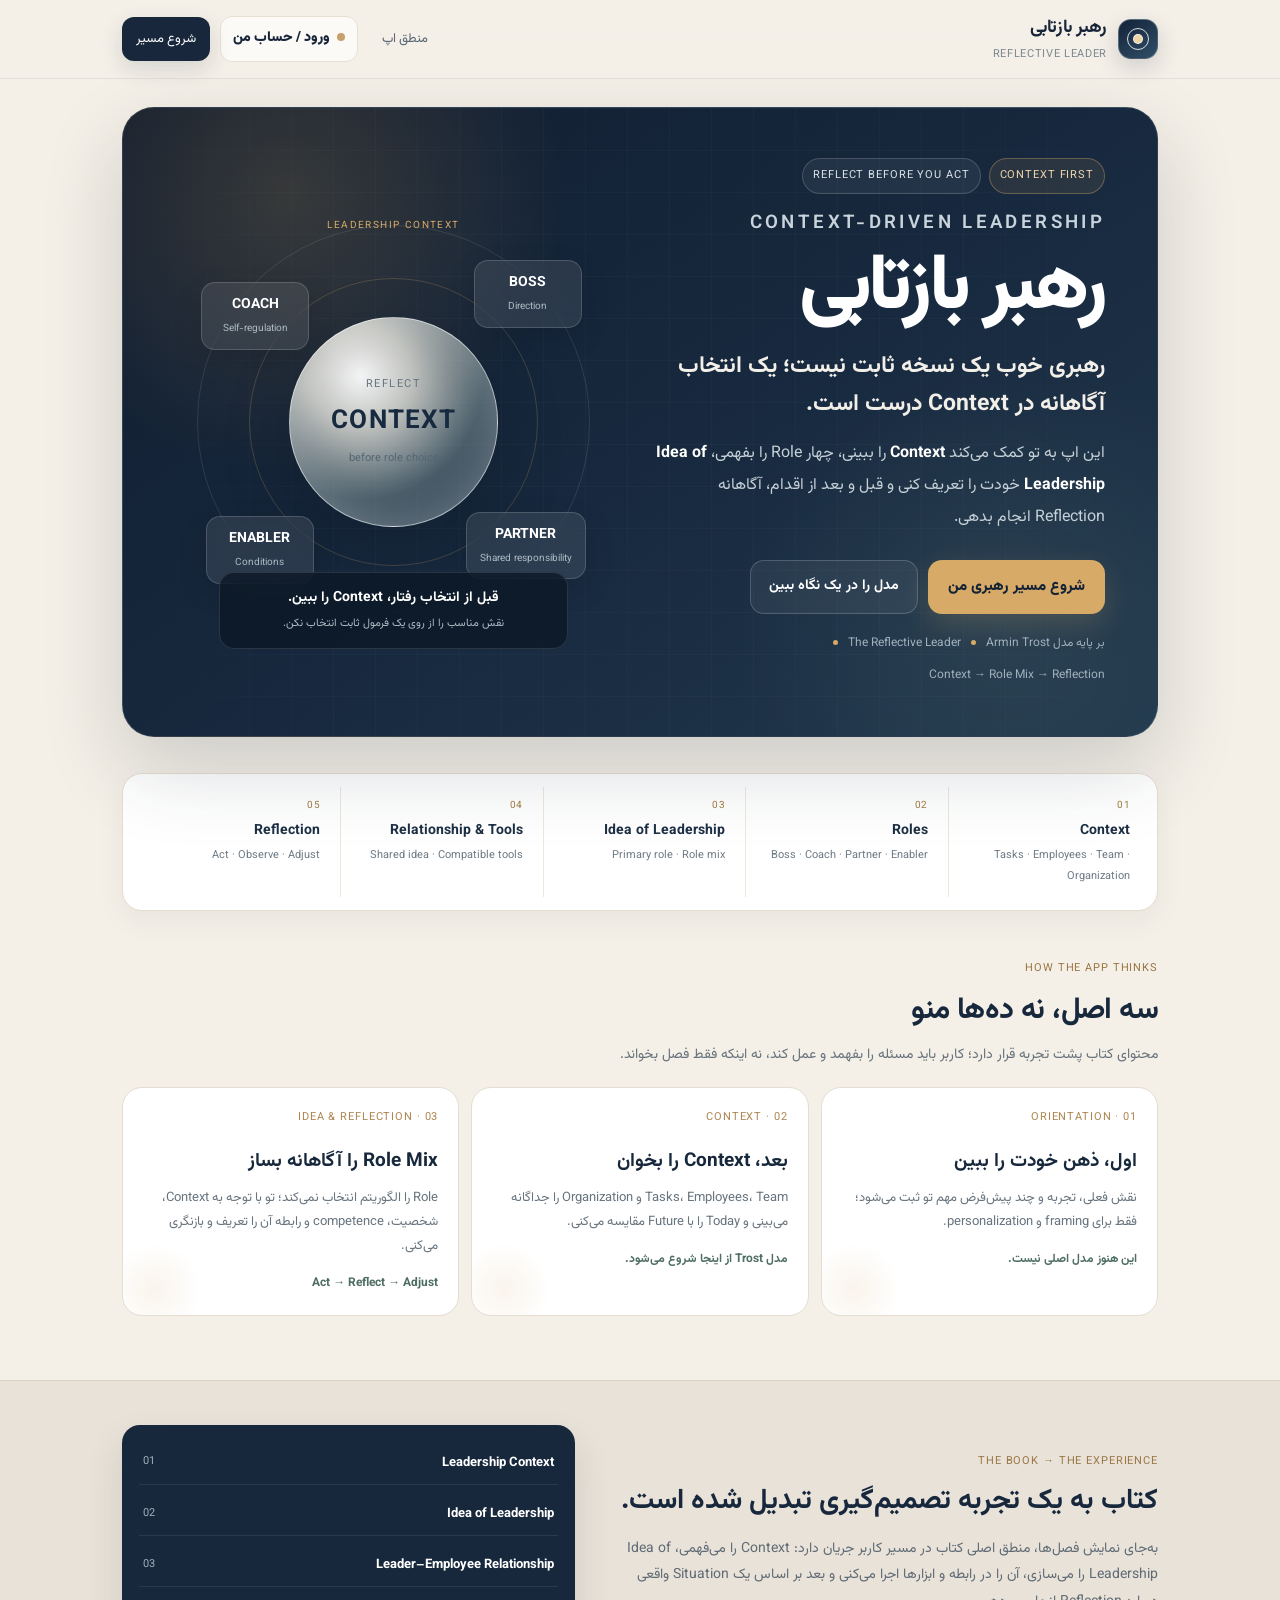
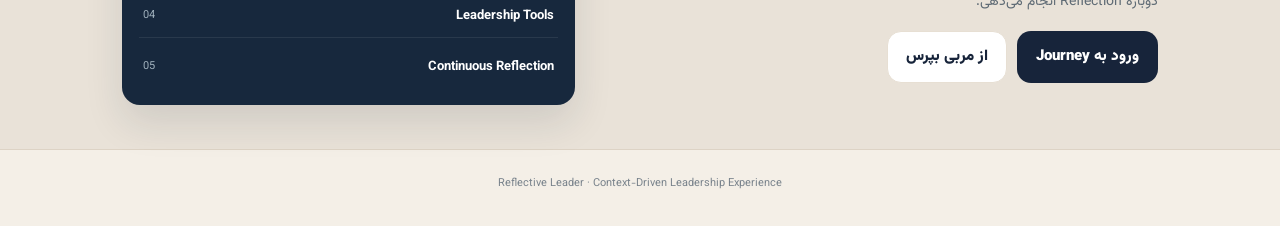
==== commit 96a4afd2: "Restore password-free applications and assets on GitHub Pages" ====
--- a/index.html
+++ b/index.html
@@ -1 +1,1438 @@
-<!doctype html><html lang="fa" dir="rtl"><head><meta charset="utf-8"><meta name="viewport" content="width=device-width,initial-scale=1"><meta name="robots" content="noindex,nofollow,noarchive"><meta http-equiv="refresh" content="0;url=https://hasan-private-apps.hasanboudlaie.chatgpt.site/apps/reflective-leader/"><title>ورود خصوصی | دکتر حسن بودلایی</title><style>body{font:18px/2 Tahoma,sans-serif;color:#193746;background:#f5f7f8;margin:0;min-height:100vh;display:grid;place-items:center}main{padding:36px;max-width:480px;background:white;border:1px solid #dce6e9;border-radius:18px;margin:20px}a{display:block;text-decoration:none;border-radius:8px;background:#1a4958;color:white;padding:12px 22px;text-align:center}small{color:#6b838e}</style></head><body><main><small lang="en">PRIVATE APPLICATIONS</small><h1>این بخش خصوصی است.</h1><p>برای دسترسی به اپلیکیشن، وارد حساب مالک شوید.</p><a id="enter" href="https://hasan-private-apps.hasanboudlaie.chatgpt.site/apps/reflective-leader/">ورود به اپلیکیشن</a></main><script>const destination=new URL("https://hasan-private-apps.hasanboudlaie.chatgpt.site/apps/reflective-leader/");destination.search=location.search;destination.hash=location.hash;document.getElementById('enter').href=destination.href;location.replace(destination.href);</script></body></html>
+<!doctype html>
+<html lang="fa" dir="rtl">
+<head>
+<meta charset="utf-8">
+<meta name="viewport" content="width=device-width,initial-scale=1">
+<meta name="theme-color" content="#17243a">
+<title>رهبر بازتابی | Reflective Leader</title>
+<link rel="preconnect" href="https://fonts.googleapis.com">
+<link rel="preconnect" href="https://fonts.gstatic.com" crossorigin>
+<link href="https://fonts.googleapis.com/css2?family=Vazirmatn:wght@400;500;600;700;800&display=swap" rel="stylesheet">
+<style>
+:root{
+  --navy:#17243a;--navy2:#263d5a;--ink:#26323d;--muted:#6e7a85;
+  --paper:#f7f3ed;--card:#fff;--line:#e7dfd3;--gold:#c7934a;
+  --gold2:#edd4a6;--sage:#73877d;--soft:#eef2f2;--green:#557268;
+  --shadow:0 20px 60px rgba(23,36,58,.10);
+}
+*{box-sizing:border-box}
+html{scroll-behavior:smooth}
+body{
+  margin:0;background:var(--paper);color:var(--ink);
+  font-family:Tahoma,"Segoe UI",Arial,sans-serif;line-height:1.85;
+  direction:rtl;text-align:right;-webkit-font-smoothing:antialiased
+}
+button,input,textarea,select{font:inherit}
+button{cursor:pointer}
+.wrap{max-width:1080px;margin:auto;padding:0 22px}
+.view{display:none}.view.active{display:block}
+.en{direction:ltr;unicode-bidi:isolate;display:inline-block}
+
+/* shared */
+.brand{display:flex;align-items:center;gap:11px}
+.mark{
+  width:40px;height:40px;border-radius:13px;
+  background:linear-gradient(145deg,var(--navy),#45627e);
+  position:relative;box-shadow:0 8px 22px rgba(23,36,58,.17)
+}
+.mark:before,.mark:after{content:"";position:absolute;border:1px solid rgba(255,255,255,.82);border-radius:50%}
+.mark:before{inset:8px}.mark:after{inset:14px;background:var(--gold2)}
+.brand b{display:block;color:var(--navy);font-size:15px}
+.brand span{display:block;color:var(--muted);font-size:10px;direction:ltr;text-align:right}
+.btn{
+  min-height:48px;border-radius:14px;padding:11px 18px;font-weight:900;
+  border:1px solid transparent;transition:.18s
+}
+.btn:hover{transform:translateY(-1px)}
+.btn.primary{background:var(--navy);color:#fff}
+.btn.gold{background:var(--gold);color:#17243a}
+.btn.ghost{background:#fff;color:var(--navy);border-color:var(--line)}
+.kicker{font-size:10px;color:#9e7438;font-weight:900;letter-spacing:.03em}
+
+/* landing */
+.topnav{
+  position:sticky;top:0;z-index:30;background:rgba(247,243,237,.95);
+  backdrop-filter:blur(14px);border-bottom:1px solid rgba(231,223,211,.92)
+}
+.navrow{height:70px;display:flex;align-items:center;justify-content:space-between;gap:18px}
+.nav-actions{display:flex;align-items:center;gap:8px}
+.nav-actions button{
+  border:0;background:transparent;color:#596774;padding:8px 10px;
+  border-radius:10px;font-size:11px
+}
+.nav-actions button:hover{background:#fff;color:var(--navy)}
+.nav-actions .start{background:var(--navy);color:#fff;padding:9px 13px}
+
+.hero{padding:52px 0 34px}
+.hero-grid{display:grid;grid-template-columns:1.03fr .97fr;gap:48px;align-items:center}
+.hero-copy{order:1}.hero-art{order:2}
+.eyebrow{
+  font-size:10px;color:#9d7439;font-weight:900;letter-spacing:.11em;
+  direction:ltr;text-align:right
+}
+.hero h1{
+  font-size:clamp(44px,6vw,70px);line-height:1.08;letter-spacing:-.035em;
+  color:var(--navy);margin:8px 0 12px
+}
+.hero h1 small{
+  display:block;font-size:.25em;letter-spacing:.13em;color:#82909a;
+  margin-bottom:9px;direction:ltr;text-align:right
+}
+.hero-tagline{
+  font-size:22px;line-height:1.55;color:#304251;font-weight:800;margin-bottom:14px
+}
+.hero-copy>p{
+  font-size:14px;color:var(--muted);max-width:620px;line-height:1.95;margin:0
+}
+.hero-actions{display:flex;gap:9px;flex-wrap:wrap;margin-top:22px}
+.hero-note{margin-top:12px;font-size:10px;color:#8b949e}
+
+.concept-art{
+  position:relative;min-height:490px;border-radius:29px;overflow:hidden;
+  border:1px solid #dbe3e1;
+  background:
+    radial-gradient(circle at 28% 23%,rgba(239,217,176,.72),transparent 25%),
+    linear-gradient(145deg,#edf1f0,#d9e3df 52%,#c6d3ce);
+  box-shadow:var(--shadow)
+}
+.concept-art svg{display:block;width:100%;height:100%;min-height:490px}
+.art-caption{
+  position:absolute;right:18px;left:18px;bottom:18px;
+  border:1px solid rgba(255,255,255,.75);background:rgba(255,255,255,.89);
+  backdrop-filter:blur(12px);border-radius:16px;padding:13px 15px;
+  box-shadow:0 12px 30px rgba(23,36,58,.10)
+}
+.art-caption b{display:block;color:var(--navy);font-size:12px}
+.art-caption span{display:block;color:#667681;font-size:10px;margin-top:2px}
+
+.pillars{padding:28px 0 58px}
+.pillars-grid{display:grid;grid-template-columns:repeat(3,1fr);gap:10px}
+.pillar{
+  background:#fff;border:1px solid var(--line);border-radius:18px;
+  padding:17px;min-height:145px
+}
+.pillar .n{font-size:9px;color:#9d7439;font-weight:900}
+.pillar h3{font-size:15px;color:var(--navy);margin:9px 0 5px}
+.pillar p{font-size:10px;color:var(--muted);margin:0}
+.pillar strong{display:block;margin-top:10px;color:#567067;font-size:10px}
+
+.bookline{
+  background:#ece7de;border-top:1px solid #dfd7cb;border-bottom:1px solid #dfd7cb;
+  padding:34px 0
+}
+.bookline .wrap{display:grid;grid-template-columns:1fr auto;gap:24px;align-items:center}
+.bookline h2{font-size:25px;color:var(--navy);margin:0 0 5px}
+.bookline p{font-size:11px;color:var(--muted);margin:0;max-width:700px}
+
+/* app */
+.app{min-height:100vh}
+.apphead{
+  position:sticky;top:0;z-index:30;background:rgba(255,255,255,.95);
+  backdrop-filter:blur(14px);border-bottom:1px solid var(--line)
+}
+.apphead .wrap{height:70px;display:flex;align-items:center;justify-content:space-between;gap:14px}
+.backhome{
+  border:1px solid var(--line);background:#fff;color:var(--navy);
+  border-radius:11px;padding:8px 11px;font-weight:900
+}
+.stagewrap{padding:28px 22px 70px}
+.progress-top{display:flex;justify-content:space-between;gap:15px;align-items:center;margin-bottom:10px}
+.progress-top b{font-size:13px;color:var(--navy)}
+.progress-top span{font-size:10px;color:var(--muted)}
+.bar{height:8px;border-radius:999px;background:#e8e1d6;overflow:hidden}
+.bar i{display:block;height:100%;background:linear-gradient(90deg,var(--gold),var(--sage));transition:.25s}
+.stagegrid{display:grid;grid-template-columns:minmax(0,1fr) 225px;gap:16px;margin-top:22px}
+.maincard,.sidecard{
+  background:#fff;border:1px solid var(--line);border-radius:21px;
+  box-shadow:0 5px 18px rgba(23,36,58,.04)
+}
+.maincard{padding:26px}
+.sidecard{padding:15px;height:max-content;position:sticky;top:92px}
+.stage-no{font-size:10px;color:#9d7439;font-weight:900;direction:ltr;text-align:right}
+.maincard h2{
+  font-size:clamp(27px,4vw,39px);line-height:1.35;color:var(--navy);
+  margin:7px 0 8px
+}
+.lead{font-size:14px;color:var(--muted);margin:0 0 18px;max-width:760px}
+.lesson{
+  border-right:3px solid var(--gold);background:#faf7f1;
+  border-radius:14px;padding:12px 13px;margin-bottom:13px
+}
+.lesson b{display:block;font-size:10px;color:#855f29;margin-bottom:3px}
+.lesson p{font-size:11px;color:#5f6e79;margin:0}
+.question{
+  border:1px solid var(--line);border-radius:16px;padding:15px;
+  margin:11px 0;background:#fbfaf7
+}
+.question>label,.question>strong{
+  display:block;color:var(--navy);font-size:12px;font-weight:900;margin-bottom:8px
+}
+.choice-grid{display:grid;grid-template-columns:1fr 1fr;gap:8px}
+.choice{
+  border:1px solid var(--line);background:#fff;border-radius:12px;padding:10px;
+  text-align:right;color:#43505e;min-height:50px;transition:.15s
+}
+.choice:hover{border-color:#ccb17e}
+.choice.active{
+  background:#f7f0e4;border-color:#c8a56d;color:var(--navy);
+  box-shadow:0 0 0 1px rgba(199,149,71,.08)
+}
+.mini-copy{font-size:10px;color:var(--muted);margin-top:7px}
+textarea{
+  width:100%;border:1px solid var(--line);border-radius:12px;padding:11px;
+  min-height:86px;resize:vertical;background:#fff;color:var(--ink);
+  outline:none;text-align:right;direction:rtl
+}
+textarea:focus{border-color:#c8a56d;box-shadow:0 0 0 3px rgba(199,149,71,.10)}
+.slider-row{
+  display:grid;grid-template-columns:1fr 180px;gap:16px;align-items:center;
+  padding:12px 0;border-top:1px solid var(--line)
+}
+.slider-row:first-child{border-top:0}
+.slider-row b{display:block;font-size:12px;color:var(--navy)}
+.slider-row span{display:block;font-size:10px;color:var(--muted)}
+input[type=range]{width:100%;accent-color:var(--gold)}
+.scale-labels{display:flex;justify-content:space-between;font-size:9px;color:#8a949f;margin-top:2px}
+.rolegrid{display:grid;grid-template-columns:1fr 1fr;gap:9px}
+.rolecard{border:1px solid var(--line);border-radius:15px;padding:13px;background:#fff;position:relative}
+.rolecard.reco{border-color:#c7a36c;background:#fbf7ef}
+.rolecard .tag{
+  position:absolute;left:10px;top:10px;font-size:8px;border-radius:999px;
+  padding:3px 6px;background:#f2e4ca;color:#725424;font-weight:900
+}
+.rolecard h3{margin:0 0 2px;color:var(--navy);font-size:16px}
+.rolecard .pronoun{font-size:10px;color:#9b7337;font-weight:900}
+.rolecard p{font-size:10px;color:var(--muted);margin:7px 0 0}
+.rolebars{margin-top:14px;display:grid;gap:8px}
+.rolebar{display:grid;grid-template-columns:80px 1fr 34px;gap:8px;align-items:center}
+.rolebar b{font-size:10px;color:var(--navy)}
+.rolebar .track{height:8px;background:#ebe5dc;border-radius:999px;overflow:hidden}
+.rolebar i{display:block;height:100%;background:linear-gradient(90deg,var(--gold),var(--sage));border-radius:999px}
+.rolebar span{font-size:9px;color:var(--muted);text-align:left}
+.mixgrid{display:grid;grid-template-columns:1fr 1fr;gap:10px}
+.mixbox{border:1px solid var(--line);border-radius:15px;padding:12px}
+.mixbox label{display:block;font-size:10px;color:var(--muted);margin-bottom:6px}
+.mixbox select{
+  width:100%;border:1px solid var(--line);border-radius:10px;padding:9px;
+  background:#fff;color:var(--navy);font-weight:800
+}
+.idea{
+  background:#f8f4ec;border:1px solid #eadcc3;border-radius:15px;
+  padding:15px;font-size:13px;color:#354352
+}
+.idea b{color:var(--navy)}
+.actioncards{display:grid;gap:8px}
+.actioncard{
+  border:1px solid var(--line);border-radius:13px;padding:11px;
+  background:#fff;text-align:right
+}
+.actioncard b{display:block;font-size:12px;color:var(--navy)}
+.actioncard span{font-size:10px;color:var(--muted)}
+.result{
+  border:1px solid #d7c49e;background:linear-gradient(180deg,#fff,#fbf7ef);
+  border-radius:19px;padding:19px
+}
+.result h3{font-size:19px;color:var(--navy);margin:0 0 5px}
+.result .sub{font-size:11px;color:var(--muted);margin-bottom:15px}
+.resultgrid{display:grid;grid-template-columns:1fr 1fr;gap:8px}
+.resultitem{border:1px solid var(--line);background:#fff;border-radius:12px;padding:10px}
+.resultitem label{font-size:9px;color:#8a949f;display:block}
+.resultitem b{font-size:11px;color:var(--navy)}
+.reflectbox{
+  background:#eef3f1;border:1px solid #d4e1dc;border-radius:14px;
+  padding:12px;margin-top:11px
+}
+.reflectbox b{display:block;color:#4f6d63;font-size:11px}
+.reflectbox p{font-size:11px;color:#596b65;margin:4px 0 0}
+.stage-actions{display:flex;justify-content:space-between;gap:10px;flex-wrap:wrap;margin-top:22px}
+.stage-actions button{min-height:43px;border-radius:11px;padding:8px 12px;font-weight:900}
+.next{background:var(--navy);color:#fff;border:1px solid var(--navy)}
+.prev{background:#fff;color:var(--navy);border:1px solid var(--line)}
+.sidecard h3{font-size:13px;color:var(--navy);margin:0 0 10px}
+.pathlist{display:grid;gap:6px}
+.pathitem{
+  border:1px solid var(--line);border-radius:11px;padding:8px 9px;
+  font-size:10px;color:var(--muted);background:#fff
+}
+.pathitem.current{border-color:#b99761;background:#fbf7ef;color:var(--navy);font-weight:900}
+.pathitem.done{background:#f1f6f4;color:#46675d}
+.note{margin-top:12px;padding-top:11px;border-top:1px solid var(--line);font-size:9px;color:var(--muted)}
+.booklogic{margin-top:16px;border-top:1px solid var(--line);padding-top:12px}
+.booklogic details{border:1px solid var(--line);border-radius:12px;padding:9px 11px}
+.booklogic summary{font-size:11px;color:var(--navy);font-weight:900;cursor:pointer}
+.booklogic div{font-size:10px;color:var(--muted);margin-top:7px}
+footer{padding:22px 0 28px;text-align:center;font-size:9px;color:#8d969f}
+
+@media(max-width:900px){
+  .hero-grid{grid-template-columns:1fr}.concept-art{min-height:390px}.concept-art svg{min-height:390px}
+  .pillars-grid{grid-template-columns:1fr 1fr}.stagegrid{grid-template-columns:1fr}.sidecard{position:static}
+  .slider-row{grid-template-columns:1fr}
+}
+@media(max-width:600px){
+  .wrap{padding:0 14px}.nav-actions button:not(.start){display:none}
+  .hero{padding-top:30px}.hero-grid{gap:27px}.hero h1{font-size:43px}
+  .hero-tagline{font-size:19px}.hero-copy>p{font-size:13px}
+  .hero-actions{display:grid;grid-template-columns:1fr}.hero-actions .btn{width:100%}
+  .concept-art{min-height:330px;border-radius:22px}.concept-art svg{min-height:330px}
+  .art-caption{right:11px;left:11px;bottom:11px}
+  .pillars{padding-bottom:44px}.pillars-grid,.choice-grid,.rolegrid,.mixgrid,.resultgrid{grid-template-columns:1fr}
+  .bookline .wrap{grid-template-columns:1fr}.stagewrap{padding:22px 11px 50px}
+  .maincard{padding:17px}.progress-top{align-items:flex-start}.rolebar{grid-template-columns:70px 1fr 30px}
+}
+
+/* === APP TYPOGRAPHY & ACCESSIBILITY UPGRADE v0.7 === */
+:root{--muted:#51606d;--ink:#1f2b36}
+body{font-size:16px}
+.brand b{font-size:17px}.brand span{font-size:12px}
+.nav-actions button{font-size:14px;padding:10px 12px}
+.hero-copy>p{font-size:17px;line-height:1.95}
+.hero-note{font-size:13px}
+.art-caption b{font-size:15px}.art-caption span{font-size:13px;line-height:1.7}
+.pillar .n,.stage-no,.kicker,.eyebrow{font-size:12px}
+.pillar h3{font-size:18px}.pillar p{font-size:14px;line-height:1.75}.pillar strong{font-size:13px}
+.bookline p{font-size:14px;line-height:1.8}
+.progress-top b{font-size:15px}.progress-top span{font-size:13px}
+.lead{font-size:16px;line-height:1.9}
+.lesson b{font-size:13px}.lesson p{font-size:15px;line-height:1.85}
+.question>label,.question>strong{font-size:15px}
+.choice{font-size:15px;min-height:58px;padding:13px 14px}
+.mini-copy{font-size:13px;line-height:1.75}
+textarea{font-size:15px;min-height:105px}
+.slider-row b{font-size:15px}.slider-row span{font-size:13px}
+.scale-labels{font-size:12px}
+.rolecard h3{font-size:19px}.rolecard .pronoun{font-size:13px}.rolecard p{font-size:14px;line-height:1.75}
+.rolecard .tag{font-size:11px;padding:5px 8px}
+.mixbox label{font-size:13px}.mixbox select{font-size:15px;padding:12px}
+.idea{font-size:15px;line-height:1.9}
+.actioncard b{font-size:15px}.actioncard span{font-size:13px;line-height:1.7}
+.result h3{font-size:22px}.result .sub{font-size:14px}
+.resultitem label{font-size:12px}.resultitem b{font-size:14px}
+.reflectbox b{font-size:14px}.reflectbox p{font-size:14px;line-height:1.8}
+.sidecard h3{font-size:15px}.pathitem{font-size:13px;padding:10px 11px}
+.note{font-size:12px;line-height:1.7}
+.booklogic summary{font-size:14px}.booklogic div{font-size:13px;line-height:1.8}
+.stage-actions button{font-size:15px;min-height:48px;padding:10px 15px}
+.btn{font-size:15px}
+.context-domain{border:1px solid var(--line);border-radius:15px;background:#fff;margin:10px 0;overflow:hidden}
+.context-domain summary{list-style:none;cursor:pointer;padding:14px 15px;color:var(--navy);font-weight:900;font-size:15px;display:flex;align-items:center;justify-content:space-between;gap:12px}
+.context-domain summary::-webkit-details-marker{display:none}
+.context-domain summary::after{content:"＋";color:var(--gold);font-size:18px}
+.context-domain[open] summary::after{content:"−"}
+.context-domain .domain-body{padding:0 15px 8px}
+.context-mode{display:flex;gap:8px;flex-wrap:wrap;margin-bottom:10px}
+.context-mode button{border:1px solid var(--line);background:#fff;color:var(--navy);border-radius:999px;padding:8px 12px;font-size:13px}
+.context-mode button.active{background:#f4e8d3;border-color:#caa66d;font-weight:900}
+.warningline{font-size:13px;color:#725e46;background:#fbf4e8;border:1px solid #ead7b7;border-radius:12px;padding:10px 12px;margin-top:10px}
+.align-grid{display:grid;grid-template-columns:1fr 1fr;gap:10px}
+.metric-box{border:1px solid var(--line);border-radius:14px;background:#fff;padding:13px}
+.metric-box label{display:block;font-size:13px;color:var(--muted);margin-bottom:6px}
+.metric-box b{font-size:16px;color:var(--navy)}
+@media(max-width:600px){
+  body{font-size:16px}
+  .hero-copy>p,.lead{font-size:16px}
+  .pillars-grid,.align-grid{grid-template-columns:1fr}
+  .sidecard{display:none}
+  .stagegrid{display:block}
+  .maincard{border-radius:18px}
+  .choice{font-size:15px}
+}
+
+
+/* === ACCOUNT + LEADERSHIP COACH LAYER v0.8 === */
+.account-btn{
+  border:1px solid var(--line)!important;background:#fff!important;color:var(--navy)!important;
+  border-radius:12px!important;padding:9px 12px!important;font-size:14px!important;font-weight:900!important
+}
+.account-dot{display:inline-block;width:8px;height:8px;border-radius:50%;background:#c7a16b;margin-left:7px;vertical-align:middle}
+.coming{font-size:12px;color:#8b6a3b;background:#f8ecd9;border:1px solid #ead0a6;border-radius:999px;padding:5px 9px;font-weight:900}
+.ask-coach-inline{
+  width:100%;margin:4px 0 14px;border:1px dashed #c9a56c;background:#fffaf1;color:var(--navy);
+  border-radius:14px;padding:12px 14px;font-size:14px;font-weight:900;text-align:right
+}
+.ask-coach-inline span{display:block;font-size:12px;font-weight:400;color:#6a7681;margin-top:2px}
+.coach-fab{
+  position:fixed;left:20px;bottom:20px;z-index:70;border:0;border-radius:999px;
+  background:var(--navy);color:#fff;padding:13px 17px;font-size:14px;font-weight:900;
+  box-shadow:0 14px 34px rgba(23,36,58,.24)
+}
+.coach-fab small{display:block;font-size:11px;font-weight:400;color:#d7e0e8}
+.overlay{
+  position:fixed;inset:0;background:rgba(17,27,42,.44);z-index:90;display:none;
+  align-items:center;justify-content:center;padding:18px
+}
+.overlay.show{display:flex}
+.modal{
+  width:min(520px,100%);max-height:90vh;overflow:auto;background:#fff;border:1px solid var(--line);
+  border-radius:22px;box-shadow:0 26px 70px rgba(23,36,58,.24);padding:22px
+}
+.modal-head,.drawer-head{display:flex;align-items:flex-start;justify-content:space-between;gap:14px;margin-bottom:14px}
+.modal h3,.drawer h3{margin:0;color:var(--navy);font-size:23px;line-height:1.35}
+.modal p,.drawer p{font-size:14px;color:var(--muted);line-height:1.85}
+.close-btn{
+  width:38px;height:38px;border:1px solid var(--line);border-radius:11px;background:#fff;
+  color:var(--navy);font-size:18px
+}
+.login-options{display:grid;gap:10px;margin-top:16px}
+.login-option{
+  border:1px solid var(--line);border-radius:14px;padding:13px;background:#faf9f6;
+  color:#7b8790;font-size:14px;text-align:center;font-weight:900
+}
+.login-option[disabled]{cursor:not-allowed;opacity:.72}
+.login-field{margin-top:12px}
+.login-field label{display:block;font-size:13px;color:var(--navy);font-weight:900;margin-bottom:6px}
+.login-field input{
+  width:100%;border:1px solid var(--line);border-radius:12px;padding:12px 13px;font-size:15px;direction:ltr;text-align:left
+}
+.account-note{
+  margin-top:14px;background:#eef3f1;border:1px solid #d4e1dc;border-radius:14px;
+  padding:12px 13px;font-size:13px;color:#50645d;line-height:1.8
+}
+.drawer-wrap{
+  position:fixed;inset:0;z-index:95;display:none;background:rgba(17,27,42,.36)
+}
+.drawer-wrap.show{display:block}
+.drawer{
+  position:absolute;left:0;top:0;bottom:0;width:min(440px,94vw);background:#fff;
+  border-right:1px solid var(--line);box-shadow:20px 0 60px rgba(23,36,58,.18);
+  padding:22px;overflow:auto;direction:rtl
+}
+.coach-question label{display:block;font-size:14px;color:var(--navy);font-weight:900;margin-bottom:7px}
+.coach-question textarea{min-height:120px}
+.coach-actions{display:grid;grid-template-columns:1fr 1fr;gap:8px;margin-top:10px}
+.coach-actions button{min-height:46px;border-radius:12px;font-size:14px;font-weight:900}
+.save-draft{background:var(--navy);color:#fff;border:1px solid var(--navy)}
+.view-services{background:#fff;color:var(--navy);border:1px solid var(--line)}
+.draft-status{display:none;margin-top:9px;font-size:13px;color:#527066;background:#edf5f2;border:1px solid #d3e3dd;border-radius:11px;padding:9px 10px}
+.draft-status.show{display:block}
+.coaching-services{margin-top:20px;padding-top:17px;border-top:1px solid var(--line)}
+.coaching-services h4{font-size:17px;color:var(--navy);margin:0 0 4px}
+.price-note{font-size:12px;color:#8a6b42;margin-bottom:10px}
+.price-grid{display:grid;gap:9px}
+.price-card{border:1px solid var(--line);border-radius:14px;padding:13px;background:#fbfaf7}
+.price-card b{display:block;font-size:15px;color:var(--navy)}
+.price-card span{display:block;font-size:13px;color:var(--muted);margin-top:2px}
+.price-card strong{display:block;font-size:14px;color:#7b5c2f;margin-top:7px}
+.price-card button{
+  width:100%;margin-top:10px;min-height:42px;border-radius:11px;border:1px solid var(--line);
+  background:#f2eee7;color:#89919a;font-weight:900;cursor:not-allowed
+}
+.coach-context{
+  border:1px solid #e7d4b4;background:#fff8ec;border-radius:13px;padding:10px 11px;
+  font-size:13px;color:#6e5b3f;margin-bottom:12px
+}
+@media(max-width:600px){
+  .coach-fab{left:12px;bottom:12px;padding:12px 14px}
+  .drawer{width:100vw}
+  .coach-actions{grid-template-columns:1fr}
+  .account-btn{font-size:13px!important;padding:8px 10px!important}
+}
+
+
+/* === PREMIUM HOME REDESIGN v0.9 === */
+body{font-family:"Vazirmatn",Tahoma,"Segoe UI",Arial,sans-serif}
+#landing{background:#f4efe7;min-height:100vh}
+#landing .topnav{
+  background:rgba(244,239,231,.88);border-bottom:1px solid rgba(31,46,64,.08);
+  backdrop-filter:blur(18px)
+}
+#landing .navrow{height:78px}
+#landing .brand b{font-size:18px;letter-spacing:-.02em}
+#landing .brand span{font-size:11px;letter-spacing:.06em;color:#7d8891}
+#landing .mark{
+  background:linear-gradient(145deg,#132238,#304f68);
+  border:1px solid rgba(255,255,255,.22)
+}
+#landing .nav-actions{gap:10px}
+#landing .nav-actions button{
+  font-size:13px;border-radius:12px;padding:10px 14px
+}
+#landing .nav-actions .start{
+  background:#18273b;color:#fff;box-shadow:0 8px 22px rgba(24,39,59,.14)
+}
+#landing .account-btn{background:rgba(255,255,255,.68)!important}
+
+.premium-hero{padding:28px 0 26px}
+.hero-shell{
+  position:relative;overflow:hidden;
+  background:
+    radial-gradient(circle at 16% 14%,rgba(202,157,86,.20),transparent 27%),
+    radial-gradient(circle at 85% 82%,rgba(107,137,129,.16),transparent 26%),
+    linear-gradient(145deg,#101c2e 0%,#182a40 57%,#21384d 100%);
+  border:1px solid rgba(255,255,255,.10);
+  border-radius:32px;min-height:610px;
+  box-shadow:0 32px 80px rgba(30,42,54,.18);
+  display:grid;grid-template-columns:1.02fr .98fr;align-items:center;
+  gap:38px;padding:50px 52px
+}
+.hero-shell:before{
+  content:"";position:absolute;inset:0;
+  background-image:
+    linear-gradient(rgba(255,255,255,.025) 1px,transparent 1px),
+    linear-gradient(90deg,rgba(255,255,255,.025) 1px,transparent 1px);
+  background-size:42px 42px;mask-image:linear-gradient(to left,transparent,black 20%,black 80%,transparent)
+}
+.hero-shell>*{position:relative;z-index:2}
+.hero-copy-premium{color:#fff}
+.hero-overline{
+  display:flex;align-items:center;gap:8px;flex-wrap:wrap;margin-bottom:20px
+}
+.hero-overline span{
+  font-size:11px;letter-spacing:.08em;border:1px solid rgba(255,255,255,.16);
+  background:rgba(255,255,255,.06);color:#dbe3e9;
+  padding:7px 10px;border-radius:999px
+}
+.hero-overline .accent{color:#efd6ad;border-color:rgba(213,170,100,.36);background:rgba(213,170,100,.10)}
+.hero-copy-premium h1{
+  color:#fff;font-size:clamp(50px,6.3vw,78px);line-height:1.09;letter-spacing:-.045em;
+  margin:0 0 16px;font-weight:800
+}
+.hero-copy-premium h1 em{
+  display:block;font-style:normal;font-size:.24em;letter-spacing:.18em;color:#c8d3db;
+  margin-bottom:12px;font-weight:600;direction:ltr;text-align:right
+}
+.hero-copy-premium .hero-tag{
+  font-size:23px;line-height:1.65;font-weight:700;color:#f2eee8;margin-bottom:14px;max-width:560px
+}
+.hero-copy-premium .hero-desc{
+  font-size:16px;line-height:2;color:#c5d0d7;max-width:620px;margin:0
+}
+.hero-copy-premium .hero-desc b{color:#fff;font-weight:700}
+.premium-actions{display:flex;gap:10px;flex-wrap:wrap;margin-top:26px}
+.premium-actions .main-cta{
+  border:0;background:#d7aa68;color:#142236;min-height:54px;padding:13px 20px;
+  border-radius:14px;font-size:15px;font-weight:800;
+  box-shadow:0 10px 28px rgba(215,170,104,.20)
+}
+.premium-actions .secondary-cta{
+  border:1px solid rgba(255,255,255,.18);background:rgba(255,255,255,.06);
+  color:#fff;min-height:54px;padding:13px 18px;border-radius:14px;font-size:14px;font-weight:700
+}
+.hero-trust{
+  margin-top:18px;display:flex;align-items:center;gap:10px;flex-wrap:wrap;
+  font-size:12px;color:#9fb0bc
+}
+.hero-trust i{width:5px;height:5px;border-radius:50%;background:#d7aa68;display:inline-block}
+
+.hero-visual-premium{
+  min-height:490px;display:flex;align-items:center;justify-content:center;position:relative
+}
+.reflective-stage{
+  width:min(460px,100%);aspect-ratio:1/1;position:relative;display:flex;align-items:center;justify-content:center
+}
+.reflective-stage:before{
+  content:"";position:absolute;inset:5%;
+  border:1px solid rgba(255,255,255,.10);border-radius:50%
+}
+.reflective-stage:after{
+  content:"";position:absolute;inset:17%;
+  border:1px solid rgba(213,170,104,.23);border-radius:50%
+}
+.core-mirror{
+  width:48%;aspect-ratio:1;border-radius:50%;
+  background:
+    radial-gradient(circle at 34% 28%,rgba(255,255,255,.95),rgba(238,237,228,.78) 25%,rgba(151,177,174,.38) 61%,rgba(255,255,255,.09) 100%);
+  border:1px solid rgba(255,255,255,.60);
+  box-shadow:inset 0 0 40px rgba(255,255,255,.28),0 24px 70px rgba(0,0,0,.18);
+  display:flex;flex-direction:column;align-items:center;justify-content:center;text-align:center;z-index:3
+}
+.core-mirror small{font-size:11px;letter-spacing:.14em;color:#657581;direction:ltr}
+.core-mirror strong{font-size:26px;color:#182a40;letter-spacing:.04em;direction:ltr;margin:3px 0}
+.core-mirror span{font-size:11px;color:#536773}
+.role-orb{
+  position:absolute;z-index:4;min-width:108px;padding:10px 13px;border-radius:14px;
+  border:1px solid rgba(255,255,255,.16);background:rgba(255,255,255,.09);
+  backdrop-filter:blur(14px);box-shadow:0 10px 30px rgba(0,0,0,.12)
+}
+.role-orb b{display:block;color:#fff;font-size:14px;direction:ltr;text-align:center}
+.role-orb span{display:block;color:#aebbc4;font-size:10px;text-align:center;margin-top:1px}
+.role-boss{right:7%;top:13%}.role-coach{left:6%;top:18%}.role-partner{right:6%;bottom:14%}.role-enabler{left:7%;bottom:13%}
+.context-ring-label{
+  position:absolute;z-index:5;top:3%;left:50%;transform:translateX(-50%);
+  font-size:10px;letter-spacing:.14em;color:#d7aa68;direction:ltr
+}
+.reflective-prompt{
+  position:absolute;z-index:5;bottom:-8px;right:10%;left:10%;
+  background:rgba(10,20,33,.66);border:1px solid rgba(255,255,255,.12);
+  backdrop-filter:blur(16px);padding:13px 15px;border-radius:15px;text-align:center
+}
+.reflective-prompt b{display:block;color:#fff;font-size:14px}
+.reflective-prompt span{display:block;color:#aebbc4;font-size:11px;margin-top:2px}
+
+.home-strip{padding:10px 0 18px}
+.journey-strip{
+  background:#fff;border:1px solid #e6ddd1;border-radius:20px;padding:13px 15px;
+  display:grid;grid-template-columns:repeat(5,1fr);gap:8px;box-shadow:0 10px 30px rgba(31,46,64,.05)
+}
+.journey-node{padding:10px 12px;border-left:1px solid #eee7dc}
+.journey-node:last-child{border-left:0}
+.journey-node small{display:block;color:#a47c43;font-size:10px;letter-spacing:.05em}
+.journey-node b{display:block;color:#1e3045;font-size:14px;margin-top:3px}
+.journey-node span{display:block;color:#6e7a85;font-size:11px;margin-top:2px}
+
+.home-principles{padding:30px 0 64px}
+.home-heading{display:flex;justify-content:space-between;align-items:flex-end;gap:20px;margin-bottom:18px}
+.home-heading div:first-child{max-width:680px}
+.home-heading small{display:block;font-size:11px;color:#9a7745;letter-spacing:.08em}
+.home-heading h2{font-size:30px;color:#17283d;margin:4px 0 4px;letter-spacing:-.02em}
+.home-heading p{font-size:14px;color:#66727c;margin:0}
+.principle-grid{display:grid;grid-template-columns:repeat(3,1fr);gap:12px}
+.principle-card{
+  position:relative;background:#fff;border:1px solid #e5ddd2;border-radius:20px;padding:20px;
+  min-height:210px;overflow:hidden;transition:.2s
+}
+.principle-card:hover{transform:translateY(-2px);box-shadow:0 16px 34px rgba(31,46,64,.08)}
+.principle-card:after{
+  content:"";position:absolute;width:100px;height:100px;border-radius:50%;
+  background:radial-gradient(circle,rgba(213,170,104,.13),transparent 65%);
+  left:-18px;bottom:-24px
+}
+.principle-card .num{font-size:11px;color:#ad8550;letter-spacing:.08em}
+.principle-card h3{font-size:19px;color:#17283d;margin:16px 0 7px}
+.principle-card p{font-size:13px;color:#68747e;line-height:1.85;margin:0}
+.principle-card .key{margin-top:14px;font-size:12px;font-weight:700;color:#4f6e65}
+
+.model-section{
+  background:#e9e2d8;border-top:1px solid #ddd3c5;border-bottom:1px solid #ddd3c5;
+  padding:44px 0
+}
+.model-box{
+  display:grid;grid-template-columns:1.1fr .9fr;gap:30px;align-items:center
+}
+.model-box h2{font-size:28px;color:#17283d;margin:0 0 8px}
+.model-box p{font-size:14px;color:#5f6b75;line-height:1.9;margin:0}
+.model-flow{
+  background:#17283d;border-radius:18px;padding:17px;display:grid;gap:8px;
+  box-shadow:0 18px 38px rgba(23,40,61,.12)
+}
+.model-flow div{
+  display:flex;align-items:center;justify-content:space-between;gap:12px;
+  border-bottom:1px solid rgba(255,255,255,.08);padding:9px 4px
+}
+.model-flow div:last-child{border-bottom:0}
+.model-flow b{font-size:13px;color:#fff}
+.model-flow span{font-size:11px;color:#9fb0bc;direction:ltr}
+.model-cta{margin-top:16px;display:flex;gap:10px;flex-wrap:wrap}
+.model-cta .btn{min-height:50px}
+#landing footer{font-size:11px;color:#79838c;padding:24px 0 32px}
+
+@media(max-width:900px){
+  .hero-shell{grid-template-columns:1fr;padding:40px 34px;gap:12px}
+  .hero-visual-premium{min-height:400px}
+  .journey-strip{grid-template-columns:1fr 1fr}
+  .journey-node{border-left:0;border-bottom:1px solid #eee7dc}
+  .principle-grid{grid-template-columns:1fr 1fr}
+  .model-box{grid-template-columns:1fr}
+}
+@media(max-width:600px){
+  #landing .navrow{height:68px}
+  #landing .nav-actions button:not(.start):not(.account-btn){display:none}
+  #landing .nav-actions .start{display:none}
+  .premium-hero{padding:14px 0 16px}
+  .hero-shell{padding:30px 20px 24px;border-radius:22px;min-height:auto}
+  .hero-copy-premium h1{font-size:45px}
+  .hero-copy-premium h1 em{font-size:.25em}
+  .hero-copy-premium .hero-tag{font-size:19px}
+  .hero-copy-premium .hero-desc{font-size:15px;line-height:1.9}
+  .premium-actions{display:grid;grid-template-columns:1fr}
+  .premium-actions button{width:100%}
+  .hero-visual-premium{min-height:360px}
+  .reflective-stage{width:100%}
+  .role-orb{min-width:88px;padding:8px 9px}
+  .role-orb b{font-size:12px}.role-orb span{font-size:9px}
+  .reflective-prompt{right:2%;left:2%}
+  .journey-strip{grid-template-columns:1fr}
+  .home-heading{display:block}
+  .home-heading h2{font-size:25px}
+  .principle-grid{grid-template-columns:1fr}
+  .principle-card{min-height:auto}
+  .model-box h2{font-size:24px}
+}
+
+
+/* UX refinement: content-preserving, progressive disclosure */
+body{font-family:Vazirmatn,Tahoma,sans-serif;font-size:16px;line-height:1.85}
+.hero-copy>p,.lead{font-size:16px}.pillar p,.lesson p,.question,.choice,.idea,.reflectbox p,.resultitem b{font-size:14px}
+.nav-actions button,.pathitem,.sidecard h3,.booklogic summary{font-size:13px}
+.maincard{max-width:850px;width:100%;margin-inline:auto;padding:clamp(18px,3vw,32px)}
+.stagegrid{grid-template-columns:minmax(0,1fr) 205px;align-items:start}
+.maincard .lesson{margin-bottom:20px}
+.stage-body-section{border:1px solid var(--line);border-radius:15px;margin:12px 0;background:#fff;overflow:hidden}
+.stage-body-section>summary{list-style:none;cursor:pointer;padding:15px 18px;color:var(--navy);font-size:16px;font-weight:800;display:flex;justify-content:space-between;align-items:center}
+.stage-body-section>summary::-webkit-details-marker{display:none}
+.stage-body-section>summary:after{content:'＋';color:var(--gold);font-size:20px}
+.stage-body-section[open]>summary:after{content:'−'}
+.stage-body-section>.section-inner{padding:0 16px 18px}
+@media(max-width:900px){.stagegrid{grid-template-columns:1fr}.sidecard{position:static}}
+@media(max-width:600px){.maincard{padding:18px}.hero h1{font-size:clamp(34px,10vw,44px)}.choice-grid,.rolegrid,.mixgrid{grid-template-columns:1fr}.stage-body-section>summary{font-size:15px}}
+
+/* Dashboard-first navigation and compact drill-down content */
+.stagegrid{grid-template-columns:minmax(0,1fr) 250px;gap:22px}
+.sidecard{top:90px;padding:18px;max-height:calc(100vh - 110px);overflow:auto}
+.dashboard-status{background:#f2f6f4;border-radius:12px;padding:12px;margin-bottom:14px;color:#45685d;font-size:13px;font-weight:700}
+.pathitem{display:block;width:100%;text-align:right;cursor:pointer;font:inherit;font-size:13px;line-height:1.6;min-height:43px;transition:.2s}
+.pathitem:hover,.pathitem:focus-visible{border-color:var(--gold);background:#faf6ed;outline:none}
+.pathitem.current{border-right:4px solid var(--gold)}
+.dashboard-home{width:100%;margin-top:12px;padding:12px;border:1px solid var(--line);background:#fff;border-radius:12px;color:var(--navy);font-weight:700}
+.lesson{border-right:0!important;background:transparent!important;padding:0!important}
+.lesson b{font-size:12px!important}
+.lesson p{font-size:14px!important}
+.lesson details{background:#f8f5ee;border:1px solid var(--line);border-radius:12px;padding:12px 14px}
+.lesson summary{cursor:pointer;color:var(--navy);font-size:14px;font-weight:700}
+.lesson details p{margin-top:9px!important}
+.stage-body-section{margin:10px 0;box-shadow:none}
+.stage-body-section>summary{padding:16px 18px;font-size:15px}
+.stage-body-section>.section-inner{padding:8px 18px 20px}
+.stage-body-section:not([open]){background:#fcfbf8}
+@media(max-width:900px){.stagegrid{grid-template-columns:1fr}.sidecard{position:static;max-height:none;order:-1}.stagegrid{display:flex;flex-direction:column}.maincard,.sidecard{width:100%}.pathlist{display:grid;grid-template-columns:repeat(2,minmax(0,1fr))}}
+@media(max-width:500px){.pathlist{grid-template-columns:1fr 1fr}.pathitem{font-size:12px;padding:9px}.maincard{padding:16px}.sidecard{padding:14px}}
+</style>
+</head>
+<body>
+
+<div class="view active" id="landing">
+  <nav class="topnav">
+    <div class="wrap navrow">
+      <div class="brand">
+        <div class="mark"></div>
+        <div><b>رهبر بازتابی</b><span>REFLECTIVE LEADER</span></div>
+      </div>
+      <div class="nav-actions">
+        <button onclick="document.getElementById('pillars').scrollIntoView({behavior:'smooth'})">منطق اپ</button>
+        <button class="account-btn" onclick="openLogin()"><span class="account-dot"></span>ورود / حساب من</button>
+        <button class="start" onclick="startJourney()">شروع مسیر</button>
+      </div>
+    </div>
+  </nav>
+
+  <section class="premium-hero">
+    <div class="wrap">
+      <div class="hero-shell">
+        <div class="hero-copy-premium">
+          <div class="hero-overline">
+            <span class="accent">CONTEXT FIRST</span>
+            <span>REFLECT BEFORE YOU ACT</span>
+          </div>
+
+          <h1><em>CONTEXT-DRIVEN LEADERSHIP</em>رهبر بازتابی</h1>
+
+          <div class="hero-tag">رهبری خوب یک نسخه ثابت نیست؛ یک انتخاب آگاهانه در Context درست است.</div>
+
+          <p class="hero-desc">
+            این اپ به تو کمک می‌کند <b>Context</b> را ببینی، چهار Role را بفهمی،
+            <b>Idea of Leadership</b> خودت را تعریف کنی و قبل و بعد از اقدام، آگاهانه Reflection انجام بدهی.
+          </p>
+
+          <div class="premium-actions">
+            <button class="main-cta" onclick="startJourney()">شروع مسیر رهبری من</button>
+            <button class="secondary-cta" onclick="document.getElementById('pillars').scrollIntoView({behavior:'smooth'})">مدل را در یک نگاه ببین</button>
+          </div>
+
+          <div class="hero-trust">
+            <span>بر پایه مدل Armin Trost</span><i></i>
+            <span>The Reflective Leader</span><i></i>
+            <span>Context → Role Mix → Reflection</span>
+          </div>
+        </div>
+
+        <div class="hero-visual-premium" aria-label="نمای مفهومی رهبری بازتابی">
+          <div class="reflective-stage">
+            <div class="context-ring-label">LEADERSHIP CONTEXT</div>
+
+            <div class="role-orb role-boss"><b>BOSS</b><span>Direction</span></div>
+            <div class="role-orb role-coach"><b>COACH</b><span>Self-regulation</span></div>
+            <div class="role-orb role-partner"><b>PARTNER</b><span>Shared responsibility</span></div>
+            <div class="role-orb role-enabler"><b>ENABLER</b><span>Conditions</span></div>
+
+            <div class="core-mirror">
+              <small>REFLECT</small>
+              <strong>CONTEXT</strong>
+              <span>before role choice</span>
+            </div>
+
+            <div class="reflective-prompt">
+              <b>قبل از انتخاب رفتار، Context را ببین.</b>
+              <span>نقش مناسب را از روی یک فرمول ثابت انتخاب نکن.</span>
+            </div>
+          </div>
+        </div>
+      </div>
+    </div>
+  </section>
+
+  <section class="home-strip">
+    <div class="wrap">
+      <div class="journey-strip">
+        <div class="journey-node"><small>01</small><b>Context</b><span>Tasks · Employees · Team · Organization</span></div>
+        <div class="journey-node"><small>02</small><b>Roles</b><span>Boss · Coach · Partner · Enabler</span></div>
+        <div class="journey-node"><small>03</small><b>Idea of Leadership</b><span>Primary role · Role mix</span></div>
+        <div class="journey-node"><small>04</small><b>Relationship & Tools</b><span>Shared idea · Compatible tools</span></div>
+        <div class="journey-node"><small>05</small><b>Reflection</b><span>Act · Observe · Adjust</span></div>
+      </div>
+    </div>
+  </section>
+
+  <section class="home-principles" id="pillars">
+    <div class="wrap">
+      <div class="home-heading">
+        <div>
+          <small>HOW THE APP THINKS</small>
+          <h2>سه اصل، نه ده‌ها منو</h2>
+          <p>محتوای کتاب پشت تجربه قرار دارد؛ کاربر باید مسئله را بفهمد و عمل کند، نه اینکه فقط فصل بخواند.</p>
+        </div>
+      </div>
+
+      <div class="principle-grid">
+        <article class="principle-card">
+          <div class="num">01 · ORIENTATION</div>
+          <h3>اول، ذهن خودت را ببین</h3>
+          <p>نقش فعلی، تجربه و چند پیش‌فرض مهم تو ثبت می‌شود؛ فقط برای framing و personalization.</p>
+          <div class="key">این هنوز مدل اصلی نیست.</div>
+        </article>
+
+        <article class="principle-card">
+          <div class="num">02 · CONTEXT</div>
+          <h3>بعد، Context را بخوان</h3>
+          <p>Tasks، Employees، Team و Organization را جداگانه می‌بینی و Today را با Future مقایسه می‌کنی.</p>
+          <div class="key">مدل Trost از اینجا شروع می‌شود.</div>
+        </article>
+
+        <article class="principle-card">
+          <div class="num">03 · IDEA & REFLECTION</div>
+          <h3>Role Mix را آگاهانه بساز</h3>
+          <p>Role را الگوریتم انتخاب نمی‌کند؛ تو با توجه به Context، شخصیت، competence و رابطه آن را تعریف و بازنگری می‌کنی.</p>
+          <div class="key">Act → Reflect → Adjust</div>
+        </article>
+      </div>
+    </div>
+  </section>
+
+  <section class="model-section">
+    <div class="wrap model-box">
+      <div>
+        <small style="font-size:11px;color:#9a7745;letter-spacing:.08em">THE BOOK → THE EXPERIENCE</small>
+        <h2>کتاب به یک تجربه تصمیم‌گیری تبدیل شده است.</h2>
+        <p>
+          به‌جای نمایش فصل‌ها، منطق اصلی کتاب در مسیر کاربر جریان دارد:
+          Context را می‌فهمی، Idea of Leadership را می‌سازی، آن را در رابطه و ابزارها اجرا می‌کنی
+          و بعد بر اساس یک Situation واقعی دوباره Reflection انجام می‌دهی.
+        </p>
+        <div class="model-cta">
+          <button class="btn primary" onclick="startJourney()">ورود به Journey</button>
+          <button class="btn ghost" onclick="openCoach()">از مربی بپرس</button>
+        </div>
+      </div>
+
+      <div class="model-flow">
+        <div><b>Leadership Context</b><span>01</span></div>
+        <div><b>Idea of Leadership</b><span>02</span></div>
+        <div><b>Leader–Employee Relationship</b><span>03</span></div>
+        <div><b>Leadership Tools</b><span>04</span></div>
+        <div><b>Continuous Reflection</b><span>05</span></div>
+      </div>
+    </div>
+  </section>
+
+  <footer><div class="wrap">Reflective Leader · Context-Driven Leadership Experience</div></footer>
+</div>
+
+<div class="view app" id="journey">
+  <div class="apphead">
+    <div class="wrap">
+      <div class="brand">
+        <div class="mark"></div>
+        <div><b>رهبر بازتابی</b><span>Guided Journey</span></div>
+      </div>
+      <div style="display:flex;gap:8px;align-items:center">
+        <button class="account-btn" onclick="openLogin()"><span class="account-dot"></span>حساب من</button>
+        <button class="backhome" onclick="goHome()">صفحه اصلی</button>
+      </div>
+    </div>
+  </div>
+
+  <div class="wrap stagewrap">
+    <div class="progress-top">
+      <b id="stageLabel"></b>
+      <span>هر مرحله: یک insight کوتاه + یک تصمیم + یک خروجی</span>
+    </div>
+    <div class="bar"><i id="bar"></i></div>
+
+    <div class="stagegrid">
+      <main class="maincard">
+        <div class="stage-no" id="stageNo"></div>
+        <h2 id="stageTitle"></h2>
+        <p class="lead" id="stageLead"></p>
+
+        <div class="lesson">
+          <b>INSIGHT FROM THE BOOK</b>
+          <p id="lessonText"></p>
+        </div>
+
+        <button class="ask-coach-inline" onclick="openCoach()">
+          از مربی بپرس
+          <span>اگر این مرحله برایت مبهم است یا برای تصمیم واقعی‌ات نیاز به کمک داری، کوچ راهبری را باز کن.</span>
+        </button>
+
+        <div id="stageBody"></div>
+
+        <div class="booklogic">
+          <details>
+            <summary>پشت این مرحله چه منطقی از کتاب هست؟</summary>
+            <div id="bookRef"></div>
+          </details>
+        </div>
+
+        <div class="stage-actions">
+          <button class="prev" id="prevBtn" onclick="prevStage()">مرحله قبل</button>
+          <button class="next" id="nextBtn" onclick="nextStage()">مرحله بعد</button>
+        </div>
+      </main>
+
+      <aside class="sidecard">
+        <h3>داشبورد رهبری <small style="display:block;font-weight:400;color:var(--muted)">Leadership Dashboard</small></h3><div class="dashboard-status" id="dashboardStatus"></div>
+        <div class="pathlist" id="pathList"></div>
+        <button class="dashboard-home" onclick="goHome()">⌂ بازگشت به صفحه اصلی</button><div class="note">این journey یک leadership companion است؛ نه آزمون شخصیت و نه نسخه ثابت.</div>
+      </aside>
+    </div>
+  </div>
+</div>
+
+
+<script>
+const roleMeta={
+  boss:{fa:"رئیس",en:"Boss",pronoun:"I / من",desc:"مسئولیت اصلی تصمیم و حل مسئله را می‌پذیرم؛ جهت، انتظار و کنترل را روشن می‌کنم.",toxic:"Tyrant / مستبد"},
+  coach:{fa:"مربی",en:"Coach",pronoun:"You / تو",desc:"بر self-regulation تکیه می‌کنم؛ بیشتر سؤال می‌پرسم و از فرد می‌خواهم راه‌حل خودش را بسازد.",toxic:"Eternal Therapist / درمانگر همیشگی"},
+  partner:{fa:"شریک",en:"Partner",pronoun:"We / ما",desc:"مسئولیت و تصمیم را با تیم به اشتراک می‌گذارم؛ مانند عضو برابر تیم و moderator عمل می‌کنم.",toxic:"Best Friend / دوست صمیمی"},
+  enabler:{fa:"توانمندساز",en:"Enabler",pronoun:"Them / آنها",desc:"شرایط، منابع، ساختار و قابلیت‌های لازم برای عملکرد خوب را فراهم می‌کنم.",toxic:"Overprotective Mother / حمایت‌گر افراطی"}
+};
+
+const contextDimensions={
+  tasks:[
+    ["taskCertainty","قطعیت Task","عدم قطعیت بالا در نتیجه و مسیر","نتیجه و مسیر کاملاً روشن"],
+    ["managerResponsibility","سطح مسئولیت مدیر","بیشتر راهبردی / بلندمدت","بیشتر عملیاتی / روزمره"],
+    ["timePressure","فشار زمانی ساختاری","زمان کافی برای بررسی","تصمیم سریع یک عامل دائمی موفقیت"]
+  ],
+  employees:[
+    ["motivation","برداشت از انگیزش","بیشتر extrinsic","بیشتر intrinsic / خودانگیخته"],
+    ["replaceability","جایگزین‌پذیری","جایگزینی نسبتاً آسان","کمیاب / جایگزینی دشوار"],
+    ["individuality","فردیت و Diversity","Conformity / شباهت مطلوب","Individuality / تفاوت مطلوب"],
+    ["technicalSuperiority","برتری تخصصی","مدیر technically superior","کارکنان technically superior"]
+  ],
+  team:[
+    ["physicalDistance","فاصله فیزیکی","هم‌مکان و تعامل حضوری","پراکنده / virtual"],
+    ["influence","نوع Influence مدیر","اختیار رسمی / سلسله‌مراتبی","نفوذ بیشتر از expertise"],
+    ["dependencies","وابستگی متقابل","کارها عمدتاً مستقل","وابستگی متقابل بالا"],
+    ["span","Span of Control","تعداد کم افراد","تعداد زیاد افراد"],
+    ["cohesion","Cohesion","انسجام پایین","انسجام بالا"],
+    ["trust","Trust / Skepticism","پذیرش بالا و کم‌چالشی","skepticism و challenge سازنده"],
+    ["commitment","جهت Commitment","عمودی به مدیر","افقی به مشتری / همکاران"],
+    ["groupTask","منطق Group Task","موفقیت وابسته به قوی‌ترین عضو","موفقیت وابسته به ضعیف‌ترین عضو"]
+  ],
+  organization:[
+    ["interconnection","مرزبندی با واحدهای دیگر","Silo / جدایی بالا","Interconnected / ارتباط بالا"],
+    ["strategicRelevance","اهمیت راهبردی","اهمیت راهبردی معمول","Key function / اهمیت بسیار بالا"],
+    ["risk","Risk","خطاها پیامد محدود دارند","High-risk / خطا می‌تواند بسیار پرهزینه باشد"],
+    ["autonomy","Autonomy","محدودیت و regulation بالا","آزادی تصمیم و autonomy بالا"]
+  ]
+};
+
+function defaultContext(){
+  const o={};
+  Object.values(contextDimensions).flat().forEach(([k])=>o[k]=5);
+  return o;
+}
+
+const state={
+  identity:{role:"",experience:"",environment:""},
+  assumption:"",
+  contextMode:"today",
+  contextToday:defaultContext(),
+  contextFuture:defaultContext(),
+  primary:"",
+  secondary:"",
+  personalityFit:5,
+  competenceFit:5,
+  expectedRole:"",
+  sharedEmployee:5,
+  sharedSuperior:5,
+  communication:"",
+  situation:"",
+  situationRole:"",
+  toolGoal:"",
+  reflection:""
+};
+
+let current=0;
+
+const stages=[
+  {
+    nav:"Orientation",
+    title:"قبل از مدل: تو کیستی و چه فرضی داری؟",
+    lead:"این onboarding برای شخصی‌سازی است؛ مدل اصلی کتاب هنوز شروع نشده.",
+    lesson:"Trost پیش از ارائه مدل، محدودیت نسخه‌های جهان‌شمول و نظریه‌های ساده‌ساز رهبری را نقد می‌کند.",
+    book:"فصل‌های ۱ تا ۴: رفتار روزمره، challengeهای رهبری، محدودیت نظریه‌های رایج و معنای Reflective Leadership."
+  },
+  {
+    nav:"Context",
+    title:"قدم اول مدل: Leadership Context",
+    lead:"Context را در چهار سطح واقعی کتاب ببین: Tasks، Employees، Team و Organization.",
+    lesson:"در خود مدل، اولین قدم «رهبر» نیست؛ Context است. حتی می‌توان Today و Future را جداگانه سنجید.",
+    book:"فصل ۶: Tasks / Employees / Team / Organization؛ questionnaire روی مقیاس ۰ تا ۱۰ و امکان Today/Future."
+  },
+  {
+    nav:"Four Roles",
+    title:"چهار Role را بدون رتبه‌بندی بشناس",
+    lead:"هیچ Role به‌خودی‌خود خوب یا بد نیست؛ و این اپ هم Context را به‌طور مکانیکی به Role تبدیل نمی‌کند.",
+    lesson:"چهار Role عبارت‌اند از Boss، Coach، Partner و Enabler؛ هرکدام رفتار و خطر سوءبرداشت خودشان را دارند.",
+    book:"فصل ۷: چهار Role، comparison و Toxic Siblings."
+  },
+  {
+    nav:"Idea of Leadership",
+    title:"Idea of Leadership خودت را تعریف کن",
+    lead:"تو مسئول تعریف Role Mix مناسب خودت هستی؛ Context مهم است، اما شخصیت، competence و role attribution هم وارد می‌شوند.",
+    lesson:"کتاب عمداً از linear mapping میان Context و Role پرهیز می‌کند؛ Role Mix باید آگاهانه تعریف شود.",
+    book:"فصل ۸: Role Mix + Leadership Context + Personality + Competence + Assumed Role Attribution."
+  },
+  {
+    nav:"Shared Idea",
+    title:"آیا دیگران همان Role را از تو می‌فهمند؟",
+    lead:"Idea of Leadership وقتی مؤثر می‌شود که در رابطه با کارکنان روشن و قابل پیش‌بینی باشد و مافوق نیز امکان اجرای آن را بدهد.",
+    lesson:"ابهام درباره Role می‌تواند friction و نارضایتی بسازد؛ trust به پیش‌بینی‌پذیری رفتار هم وابسته است.",
+    book:"فصل ۹.۱، ۹.۳ و ۹.۵ + Hypotheses مربوط به leader–employee و leader–leader relationship."
+  },
+  {
+    nav:"Situation",
+    title:"حالا یک Leadership Situation واقعی را بررسی کن",
+    lead:"Role Mix یک default است؛ موقعیت فوری ممکن است نیازمند deviation از نقش اصلی باشد.",
+    lesson:"Good leadership situational است. یک مدیر موفق باید بتواند هر چهار Role را در موقعیت‌های لازم به‌کار بگیرد.",
+    book:"فصل ۹.۴ و Hypothesis مربوط به deviation from primary roles."
+  },
+  {
+    nav:"Tools",
+    title:"از Benefit به Tool برو",
+    lead:"اول مشخص کن دنبال چه benefit هستی؛ بعد ابزار را انتخاب کن، نه برعکس.",
+    lesson:"ابزار رهبری فقط وقتی کار می‌کند که با Idea of Leadership و primary roles سازگار باشد.",
+    book:"فصل ۱۰: performance expectations، needs، reward، poor performance، feedback، learning و talent."
+  },
+  {
+    nav:"Reflection",
+    title:"Continuous Reflection را تبدیل به عادت کن",
+    lead:"Reflection باید روی یک situation مشخص انجام شود و به تنظیم دوباره Role Mix یا رفتار منجر شود.",
+    lesson:"رهبری بازتابی یک learning process مستمر است، نه تسلط بر چند اصل ثابت.",
+    book:"فصل ۹.۶، ۹.۷ و فصل ۱۱."
+  },
+  {
+    nav:"Snapshot",
+    title:"Leadership Model Snapshot",
+    lead:"خروجی اینجا یک hypothesis برای اقدام و Reflection است، نه نمره یا verdict.",
+    lesson:"هدف، ساختن و refine کردن یک Idea of Leadership آگاهانه، مشترک و قابل اجراست.",
+    book:"Leadership Context → Idea of Leadership → Relationship → Tools → Continuous Reflection."
+  }
+];
+
+function saveState(){localStorage.setItem("reflectiveLeaderV07",JSON.stringify(state))}
+try{
+  const saved=JSON.parse(localStorage.getItem("reflectiveLeaderV07")||"null");
+  if(saved)Object.assign(state,saved);
+}catch(e){}
+
+function startJourney(){
+  document.getElementById("landing").classList.remove("active");
+  document.getElementById("journey").classList.add("active");
+  document.getElementById("coachFab").style.display="block";
+  current=0;render();window.scrollTo({top:0,behavior:"smooth"});
+}
+function goHome(){
+  document.getElementById("journey").classList.remove("active");
+  document.getElementById("landing").classList.add("active");
+  document.getElementById("coachFab").style.display="none";
+  window.scrollTo({top:0,behavior:"smooth"});
+}
+function pick(selector,value,el,fn){
+  document.querySelectorAll(selector).forEach(x=>x.classList.remove("active"));
+  el.classList.add("active");fn(value);saveState();
+}
+function sliderRow(obj,key,title,left,right){
+  return `<div class="slider-row">
+    <div><b>${title}</b><span>${left} ↔ ${right}</span></div>
+    <div>
+      <input type="range" min="0" max="10" value="${obj[key]}" oninput="objSetter('${key}',this.value);this.nextElementSibling.querySelector('b').textContent=this.value">
+      <div class="scale-labels"><span>۰</span><b>${obj[key]}</b><span>۱۰</span></div>
+    </div>
+  </div>`;
+}
+function objSetter(key,value){
+  const target=state.contextMode==="today"?state.contextToday:state.contextFuture;
+  target[key]=Number(value);saveState();
+}
+function simpleScale(key,value,title,left,right,handler){
+  return `<div class="slider-row"><div><b>${title}</b><span>${left} ↔ ${right}</span></div><div>
+    <input type="range" min="0" max="10" value="${value}" oninput="${handler}(this.value);this.nextElementSibling.querySelector('b').textContent=this.value">
+    <div class="scale-labels"><span>۰</span><b>${value}</b><span>۱۰</span></div>
+  </div></div>`;
+}
+function setPersonality(v){state.personalityFit=Number(v);saveState()}
+function setCompetence(v){state.competenceFit=Number(v);saveState()}
+function setSharedEmployee(v){state.sharedEmployee=Number(v);saveState()}
+function setSharedSuperior(v){state.sharedSuperior=Number(v);saveState()}
+
+function orientationStage(){
+  const roles=["مدیر ارشد","مدیر میانی","سرپرست / Team Lead","مدیر پروژه / نقش بدون اختیار رسمی"];
+  const exp=["کمتر از ۲ سال","۲ تا ۵ سال","۶ تا ۱۰ سال","بیش از ۱۰ سال"];
+  const env=["کار استاندارد و پایدار","کار تخصصی و حرفه‌ای","محیط پروژه‌ای و بین‌وظیفه‌ای","محیط پرابهام و تغییرپذیر"];
+  const beliefs=[
+    ["empower","«رهبر خوب باید تقریباً همیشه اختیار بدهد.»"],
+    ["direct","«دستور مستقیم معمولاً نشانه رهبری ضعیف است.»"],
+    ["trust","«اعتماد بیشتر تقریباً همیشه بهتر است.»"],
+    ["depends","«تقریباً همیشه باید بپرسم: بستگی به چه Contextی دارد؟»"]
+  ];
+  return `
+    <div class="question"><strong>نقش فعلی تو چیست؟</strong><div class="choice-grid">
+      ${roles.map(v=>`<button class="choice orole ${state.identity.role===v?"active":""}" onclick="pick('.orole','${v}',this,x=>state.identity.role=x)">${v}</button>`).join("")}
+    </div></div>
+    <div class="question"><strong>تجربه هدایت دیگران؟</strong><div class="choice-grid">
+      ${exp.map(v=>`<button class="choice oexp ${state.identity.experience===v?"active":""}" onclick="pick('.oexp','${v}',this,x=>state.identity.experience=x)">${v}</button>`).join("")}
+    </div></div>
+    <div class="question"><strong>محیط کاری تو بیشتر شبیه کدام است؟</strong><div class="choice-grid">
+      ${env.map(v=>`<button class="choice oenv ${state.identity.environment===v?"active":""}" onclick="pick('.oenv','${v}',this,x=>state.identity.environment=x)">${v}</button>`).join("")}
+    </div></div>
+    <div class="question"><strong>کدام جمله بیشتر شبیه شهود فعلی توست؟</strong><div class="choice-grid">
+      ${beliefs.map(([k,v])=>`<button class="choice obelief ${state.assumption===k?"active":""}" onclick="pick('.obelief','${k}',this,x=>state.assumption=x)">${v}</button>`).join("")}
+    </div></div>
+    <div class="warningline">این مرحله فقط onboarding است. ترتیب مدل اصلی کتاب از Context شروع می‌شود.</div>`;
+}
+
+function contextGroup(title,key,open=false){
+  const obj=state.contextMode==="today"?state.contextToday:state.contextFuture;
+  const rows=contextDimensions[key].map(([k,label,left,right])=>sliderRow(obj,k,label,left,right)).join("");
+  return `<details class="context-domain" ${open?"open":""}>
+    <summary>${title}</summary>
+    <div class="domain-body">${rows}</div>
+  </details>`;
+}
+function contextStage(){
+  return `
+    <div class="context-mode">
+      <button class="${state.contextMode==="today"?"active":""}" onclick="state.contextMode='today';saveState();render()">امروز</button>
+      <button class="${state.contextMode==="future"?"active":""}" onclick="state.contextMode='future';saveState();render()">آینده مدنظر</button>
+    </div>
+    ${contextGroup("۱. Tasks / ویژگی‌های کار","tasks",true)}
+    ${contextGroup("۲. Employees / ویژگی‌های کارکنان","employees")}
+    ${contextGroup("۳. Team / ویژگی‌های تیم","team")}
+    ${contextGroup("۴. Organization / جایگاه تیم در سازمان","organization")}
+    <div class="warningline">این سنجش برای Reflection است، نه برای تولید یک «نمره علمی». مهم‌تر از validity عددها، فکرکردن ساختاری درباره Context است.</div>`;
+}
+
+function roleCard(k){
+  const r=roleMeta[k];
+  return `<div class="rolecard">
+    <h3>${r.fa} <small style="font-size:13px;color:#82909d">/ ${r.en}</small></h3>
+    <div class="pronoun">${r.pronoun}</div>
+    <p>${r.desc}</p>
+    <div class="warningline">سوءبرداشت محتمل: ${r.toxic}</div>
+  </div>`;
+}
+function rolesStage(){
+  return `<div class="rolegrid">${["boss","coach","partner","enabler"].map(roleCard).join("")}</div>
+    <div class="reflectbox"><b>اصل کتاب</b><p>هیچ Role ذاتاً برنده نیست. Context فقط به Reflection کمک می‌کند؛ این اپ عمداً هیچ mapping مکانیکی Context → Role تولید نمی‌کند.</p></div>`;
+}
+function roleOptions(selected){
+  return Object.keys(roleMeta).map(k=>`<option value="${k}" ${selected===k?"selected":""}>${roleMeta[k].fa} / ${roleMeta[k].en}</option>`).join("");
+}
+function ideaStage(){
+  return `
+    <div class="mixgrid">
+      <div class="mixbox"><label>Primary Role</label><select onchange="state.primary=this.value;saveState()">${roleOptions(state.primary)}</select></div>
+      <div class="mixbox"><label>Supporting Role</label><select onchange="state.secondary=this.value;saveState()">${roleOptions(state.secondary)}</select></div>
+    </div>
+    <div class="question">
+      ${simpleScale("personalityFit",state.personalityFit,"سازگاری Role Mix با شخصیت و تمایل طبیعی تو","کم","زیاد","setPersonality")}
+      ${simpleScale("competenceFit",state.competenceFit,"آمادگی competence برای اجرای این Role Mix","کم","زیاد","setCompetence")}
+    </div>
+    <div class="question"><strong>فکر می‌کنی کارکنان از تو بیشتر کدام Role را انتظار دارند؟</strong>
+      <div class="choice-grid">
+        ${Object.keys(roleMeta).map(k=>`<button class="choice expect ${state.expectedRole===k?"active":""}" onclick="pick('.expect','${k}',this,x=>state.expectedRole=x)">${roleMeta[k].fa} / ${roleMeta[k].en}</button>`).join("")}
+      </div>
+    </div>
+    <div class="reflectbox"><b>Responsibility</b><p>تعریف Idea of Leadership مسئولیت خود رهبر است؛ نه HR، نه شرکت و نه کارکنان. اما انتظارهای دیگران باید در Reflection دیده شود.</p></div>`;
+}
+
+function sharedStage(){
+  return `
+    <div class="question">
+      ${simpleScale("sharedEmployee",state.sharedEmployee,"برداشت مشترک میان تو و کارکنان از Role تو","ابهام زیاد","هم‌فهمی بالا","setSharedEmployee")}
+      ${simpleScale("sharedSuperior",state.sharedSuperior,"میزان فضایی که مافوق برای اجرای Idea of Leadership تو می‌دهد","محدودیت زیاد","آزادی بالا","setSharedSuperior")}
+    </div>
+    <div class="question"><label>اگر بخواهی Role خودت را برای تیم در یک جمله روشن کنی، چه می‌گویی؟</label>
+      <textarea placeholder="مثلاً: در تصمیم‌های تخصصی از شما انتظار استقلال دارم، اما در ریسک‌های بالا خودم تصمیم نهایی را می‌گیرم..." oninput="state.communication=this.value;saveState()">${state.communication||""}</textarea>
+    </div>`;
+}
+
+function situationStage(){
+  const situations=[
+    ["idea","یک همکار ایده‌ای آورده"],
+    ["complaint","یک شکایت یا مسئله داخلی داریم"],
+    ["overload","یکی از افراد overloaded است"],
+    ["decision","یک تصمیم دشوار باید گرفته شود"],
+    ["conflict","در تیم تعارض داریم"],
+    ["other","موقعیت دیگری دارم"]
+  ];
+  return `
+    <div class="question"><strong>یک Situation واقعی را انتخاب کن</strong><div class="choice-grid">
+      ${situations.map(([k,v])=>`<button class="choice sit ${state.situation===k?"active":""}" onclick="pick('.sit','${k}',this,x=>state.situation=x)">${v}</button>`).join("")}
+    </div></div>
+    <div class="question"><strong>برای همین Situation، حتی اگر با Primary Role فرق داشته باشد، کدام Role را آگاهانه انتخاب می‌کنی؟</strong><div class="choice-grid">
+      ${Object.keys(roleMeta).map(k=>`<button class="choice srole ${state.situationRole===k?"active":""}" onclick="pick('.srole','${k}',this,x=>state.situationRole=x)">${roleMeta[k].fa} / ${roleMeta[k].en}</button>`).join("")}
+    </div></div>
+    <div class="reflectbox"><b>Situational deviation</b><p>Primary Role یک default mode است؛ موقعیت خاص ممکن است Role دیگری را لازم کند.</p></div>`;
+}
+
+function toolsStage(){
+  const goals=[
+    ["expectations","شفاف‌کردن و توافق بر Performance Expectations"],
+    ["needs","شناخت و پاسخ به نیازهای کارکنان"],
+    ["reward","Reward برای عملکرد برجسته"],
+    ["poor","پرداختن به Poor Performance"],
+    ["feedback","دادن و گرفتن Feedback"],
+    ["learning","شفاف‌کردن و برنامه‌ریزی Learning"],
+    ["talent","شناسایی، پرورش و نگهداشت Top Talent"]
+  ];
+  return `
+    <div class="question"><strong>Expected Benefit تو الان چیست؟</strong><div class="choice-grid">
+      ${goals.map(([k,v])=>`<button class="choice toolgoal ${state.toolGoal===k?"active":""}" onclick="pick('.toolgoal','${k}',this,x=>state.toolGoal=x)">${v}</button>`).join("")}
+    </div></div>
+    <div class="reflectbox"><b>From Benefit to Tool</b><p>ابزار را از روی عادت انتخاب نکن؛ اول Benefit را روشن کن، بعد ببین کدام practice با Role Mix تو سازگار است.</p></div>`;
+}
+
+function reflectionStage(){
+  return `
+    <div class="question"><label>بعد از اقدام، چه چیزی را می‌خواهی بررسی کنی؟</label>
+      <textarea placeholder="اثر رفتار من روی مسئولیت‌پذیری، کیفیت تصمیم، یادگیری، اعتماد یا عملکرد چه بود؟ دفعه بعد چه چیزی را تغییر می‌دهم؟" oninput="state.reflection=this.value;saveState()">${state.reflection||""}</textarea>
+    </div>
+    <div class="reflectbox"><b>Continuous Reflection</b><p>Reflection در سطح انتزاعی سخت است؛ آن را به یک leadership situation مشخص وصل کن و در طول زمان تکرار کن.</p></div>`;
+}
+
+function roleName(k){return roleMeta[k]?.fa||"—"}
+function goalName(){
+  const m={expectations:"Performance Expectations",needs:"Employee Needs",reward:"Reward",poor:"Poor Performance",feedback:"Feedback",learning:"Learning",talent:"Top Talent"};
+  return m[state.toolGoal]||"—";
+}
+function snapshotStage(){
+  return `<div class="result">
+    <h3>Leadership Model Snapshot</h3>
+    <div class="sub">خروجی برای Reflection، نه scoring</div>
+    <div class="resultgrid">
+      <div class="resultitem"><label>Primary Role</label><b>${roleName(state.primary)}</b></div>
+      <div class="resultitem"><label>Supporting Role</label><b>${roleName(state.secondary)}</b></div>
+      <div class="resultitem"><label>Role in Current Situation</label><b>${roleName(state.situationRole)}</b></div>
+      <div class="resultitem"><label>Shared Idea with Employees</label><b>${state.sharedEmployee}/10</b></div>
+      <div class="resultitem"><label>Superior Allows It</label><b>${state.sharedSuperior}/10</b></div>
+      <div class="resultitem"><label>Current Tool Benefit</label><b>${goalName()}</b></div>
+    </div>
+    <div class="idea" style="margin-top:12px">
+      <b>Idea of Leadership — draft</b><br>
+      در Context فعلی، Role Mix من «${roleName(state.primary)} + ${roleName(state.secondary)}» است؛
+      اما در Situation مشخص‌شده آگاهانه به «${roleName(state.situationRole)}» متمایل می‌شوم.
+      این تعریف باید با کارکنان روشن شود، با فضای مافوق سازگار باشد و با ابزارهای مناسب در عمل ترجمه شود.
+    </div>
+  </div>`;
+}
+
+function bodyFor(i){
+  return [orientationStage,contextStage,rolesStage,ideaStage,sharedStage,situationStage,toolsStage,reflectionStage,snapshotStage][i]();
+}
+function validate(){
+  if(current===0 && (!state.identity.role||!state.identity.experience||!state.identity.environment||!state.assumption)){alert("چهار انتخاب کوتاه این مرحله را کامل کن.");return false}
+  if(current===3 && (!state.primary||!state.secondary||!state.expectedRole)){alert("Primary Role، Supporting Role و انتظار کارکنان را مشخص کن.");return false}
+  if(current===5 && (!state.situation||!state.situationRole)){alert("Situation و Role انتخابی در آن را مشخص کن.");return false}
+  if(current===6 && !state.toolGoal){alert("Expected Benefit را انتخاب کن.");return false}
+  return true;
+}
+
+function enhanceStageDisclosure(){
+ const root=document.getElementById("stageBody");if(!root)return;
+ const nodes=Array.from(root.children);
+ if(!nodes.length)return;
+ const chunks=[];let chunk=[];
+ nodes.forEach(node=>{
+  if(node.matches&&node.matches('h2,h3,h4')&&chunk.length){chunks.push(chunk);chunk=[];}
+  chunk.push(node);
+ });
+ if(chunk.length)chunks.push(chunk);
+ // Present every original content block as a clickable drill-down card.
+ chunks.forEach((items,i)=>{
+  const detail=document.createElement('details');detail.className='stage-body-section';
+  const summary=document.createElement('summary');
+  const heading=items.find(el=>el.matches&&el.matches('h2,h3,h4'));
+  const label=heading?heading.textContent.trim():'بخش '+(i+1)+' · مشاهده جزئیات و تمرین';
+  summary.textContent=label;
+  const inner=document.createElement('div');inner.className='section-inner';
+  items.forEach(el=>inner.appendChild(el));
+  detail.append(summary,inner);root.appendChild(detail);
+ });
+}
+function goToDashboardStage(i){
+ if(i<0||i>=stages.length)return;
+ current=i;render();window.scrollTo({top:0,behavior:'smooth'});
+}
+function render(){
+  const s=stages[current];
+  document.getElementById("stageLabel").textContent="مرحله "+(current+1)+" از "+stages.length;
+  document.getElementById("stageNo").textContent="STEP "+String(current+1).padStart(2,"0");
+  document.getElementById("stageTitle").textContent=s.title;
+  document.getElementById("stageLead").textContent=s.lead;
+  document.getElementById("lessonText").textContent=s.lesson;
+  document.getElementById("bookRef").textContent=s.book;
+  document.getElementById("bar").style.width=((current+1)/stages.length*100)+"%";
+  document.getElementById("stageBody").innerHTML=bodyFor(current);
+  enhanceStageDisclosure();
+  const lesson=document.querySelector(".maincard .lesson");if(lesson){const p=lesson.querySelector("p");if(p&&!lesson.querySelector("details")){const d=document.createElement("details");const summary=document.createElement("summary");summary.textContent="مشاهده نکته کلیدی این مرحله";d.append(summary,p);lesson.appendChild(d);}}
+  document.getElementById("prevBtn").style.visibility=current===0?"hidden":"visible";
+  document.getElementById("nextBtn").textContent=current===stages.length-1?"شروع Context جدید":"مرحله بعد";
+  document.getElementById("nextBtn").onclick=current===stages.length-1?resetJourney:nextStage;
+  const status=document.getElementById("dashboardStatus");if(status)status.textContent="مرحله "+(current+1)+" از "+stages.length+" · "+Math.round((current+1)/stages.length*100)+"٪ مسیر";
+  const list=document.getElementById("pathList");list.innerHTML="";
+  stages.forEach((x,i)=>{
+    const d=document.createElement("button");d.type="button";d.onclick=()=>goToDashboardStage(i);
+    d.className="pathitem "+(i===current?"current":i<current?"done":"");
+    d.textContent=(i+1)+". "+x.nav;
+    list.appendChild(d);
+  });
+  saveState();
+}
+function nextStage(){
+  if(!validate())return;
+  if(current<stages.length-1){current++;render();window.scrollTo({top:0,behavior:"smooth"})}
+}
+function prevStage(){
+  if(current>0){current--;render();window.scrollTo({top:0,behavior:"smooth"})}
+}
+function resetJourney(){
+  localStorage.removeItem("reflectiveLeaderV07");
+  location.reload();
+}
+
+function openLogin(){
+  document.getElementById("loginOverlay").classList.add("show");
+}
+function closeLogin(){
+  document.getElementById("loginOverlay").classList.remove("show");
+}
+function overlayClose(e,id){
+  if(e.target.id===id)document.getElementById(id).classList.remove("show");
+}
+function openCoach(){
+  const d=document.getElementById("coachDrawer");
+  const c=document.getElementById("coachContext");
+  if(typeof stages!=="undefined" && typeof current!=="undefined" && stages[current]){
+    c.textContent="مرحله فعلی: "+stages[current].title+" — سؤال تو همراه با همین Context نگه داشته می‌شود.";
+  }
+  const saved=localStorage.getItem("reflectiveLeaderCoachDraft")||"";
+  document.getElementById("coachQuestion").value=saved;
+  d.classList.add("show");
+}
+function closeCoach(){
+  document.getElementById("coachDrawer").classList.remove("show");
+}
+function drawerClose(e){
+  if(e.target.id==="coachDrawer")closeCoach();
+}
+function saveCoachDraft(){
+  const q=document.getElementById("coachQuestion").value.trim();
+  if(!q){
+    alert("اول سؤال یا مسئله‌ات را بنویس.");
+    return;
+  }
+  localStorage.setItem("reflectiveLeaderCoachDraft",q);
+  document.getElementById("draftStatus").classList.add("show");
+}
+
+</script>
+
+
+<button class="coach-fab" id="coachFab" onclick="openCoach()" style="display:none">
+  از مربی بپرس
+  <small>Leadership Coach</small>
+</button>
+
+<div class="overlay" id="loginOverlay" onclick="overlayClose(event,'loginOverlay')">
+  <div class="modal" role="dialog" aria-modal="true" aria-label="ورود به حساب کاربری">
+    <div class="modal-head">
+      <div>
+        <div class="coming">فعلاً غیرفعال</div>
+        <h3 style="margin-top:8px">ورود و حساب شخصی</h3>
+      </div>
+      <button class="close-btn" onclick="closeLogin()">×</button>
+    </div>
+    <p>در نسخه حساب‌محور، هر کاربر با ایمیل یا حساب Google وارد می‌شود و Contextها، Role Mixها، Reflectionها و سوابق کوچینگ او در پروفایل شخصی باقی می‌ماند.</p>
+
+    <div class="login-field">
+      <label>ایمیل</label>
+      <input type="email" placeholder="name@example.com" aria-label="ایمیل کاربر">
+    </div>
+
+    <div class="login-options">
+      <button class="login-option" disabled>ورود با ایمیل — به‌زودی</button>
+      <button class="login-option" disabled>ادامه با Google / Gmail — به‌زودی</button>
+    </div>
+
+    <div class="account-note">
+      در نسخه فعلی، پیشرفت این اپ روی همین مرورگر با Local Storage حفظ می‌شود. بعد از فعال شدن Login، سوابق به حساب شخصی کاربر متصل خواهد شد.
+    </div>
+  </div>
+</div>
+
+<div class="drawer-wrap" id="coachDrawer" onclick="drawerClose(event)">
+  <aside class="drawer" role="dialog" aria-modal="true" aria-label="کوچ راهبری">
+    <div class="drawer-head">
+      <div>
+        <div class="coming">کوچ راهبری</div>
+        <h3 style="margin-top:8px">اینجا گیر کردی؟ از مربی بپرس.</h3>
+      </div>
+      <button class="close-btn" onclick="closeCoach()">×</button>
+    </div>
+
+    <div class="coach-context" id="coachContext">این سؤال به مرحله فعلی Journey متصل می‌شود.</div>
+
+    <div class="coach-question">
+      <label>سؤال یا مسئله‌ات را بنویس</label>
+      <textarea id="coachQuestion" placeholder="مثلاً: بین نقش Coach و Partner در این موقعیت مرددم؛ چه چیزهایی را باید بررسی کنم؟"></textarea>
+    </div>
+
+    <div class="coach-actions">
+      <button class="save-draft" onclick="saveCoachDraft()">ذخیره سؤال به‌عنوان Draft</button>
+      <button class="view-services" onclick="document.getElementById('services').scrollIntoView({behavior:'smooth'})">خدمات کوچینگ</button>
+    </div>
+    <div class="draft-status" id="draftStatus">سؤال روی همین دستگاه ذخیره شد. ارسال واقعی به کوچ بعد از فعال شدن حساب و پرداخت انجام می‌شود.</div>
+
+    <section class="coaching-services" id="services">
+      <h4>خدمات کوچینگ راهبری</h4>
+      <div class="price-note">تعرفه مالی در ساختار محصول تعبیه شده؛ مبلغ نهایی هنوز باید توسط شما تعیین شود.</div>
+
+      <div class="price-grid">
+        <div class="price-card">
+          <b>جلسه تشخیصی کوتاه</b>
+          <span>۳۰ دقیقه · بررسی یک مسئله یا Situation مشخص</span>
+          <strong>تعرفه: در انتظار تعیین مبلغ</strong>
+          <button disabled>رزرو و پرداخت — به‌زودی</button>
+        </div>
+
+        <div class="price-card">
+          <b>جلسه کوچینگ فردی</b>
+          <span>۶۰ دقیقه · Context، Role Mix و تصمیم اجرایی</span>
+          <strong>تعرفه: در انتظار تعیین مبلغ</strong>
+          <button disabled>رزرو و پرداخت — به‌زودی</button>
+        </div>
+
+        <div class="price-card">
+          <b>بسته توسعه رهبری</b>
+          <span>۴ جلسه · Reflection مستمر و بازتنظیم Idea of Leadership</span>
+          <strong>تعرفه: در انتظار تعیین مبلغ</strong>
+          <button disabled>رزرو و پرداخت — به‌زودی</button>
+        </div>
+      </div>
+    </section>
+  </aside>
+</div>
+
+</body>
+</html>
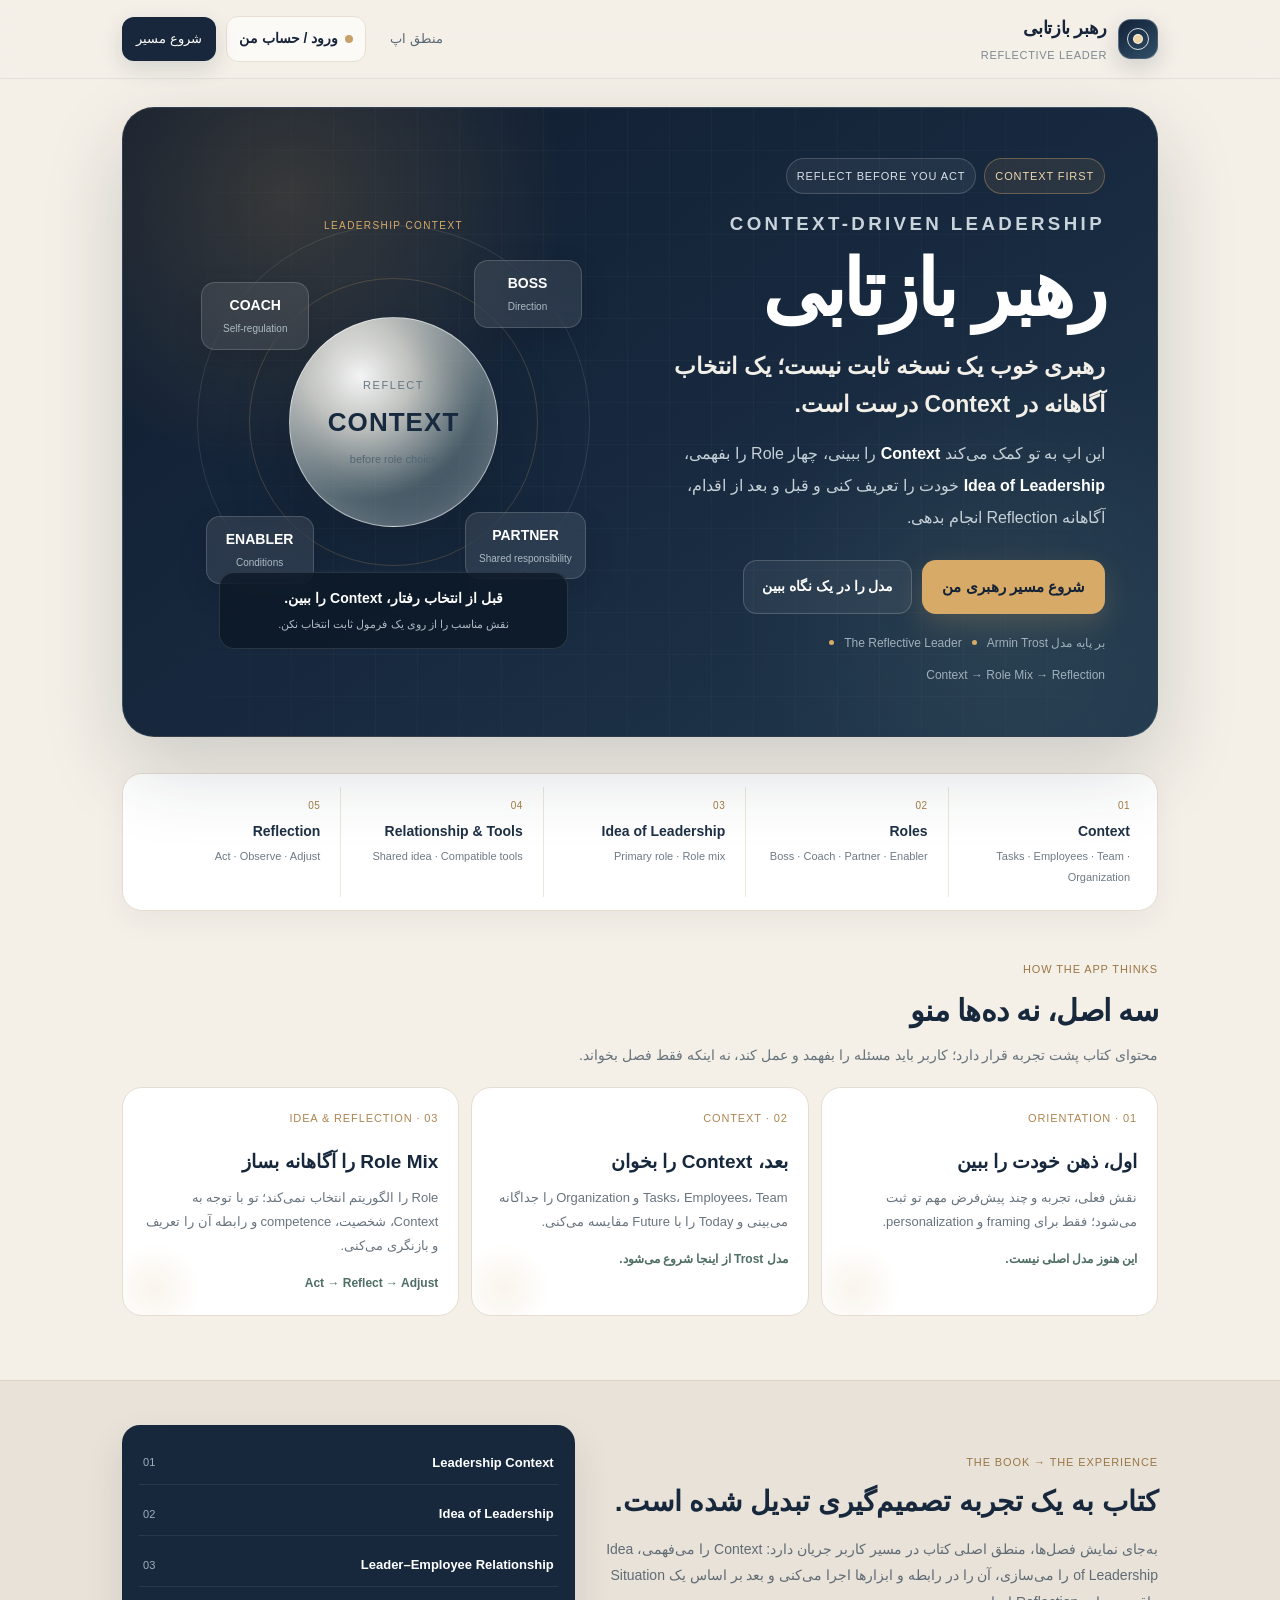
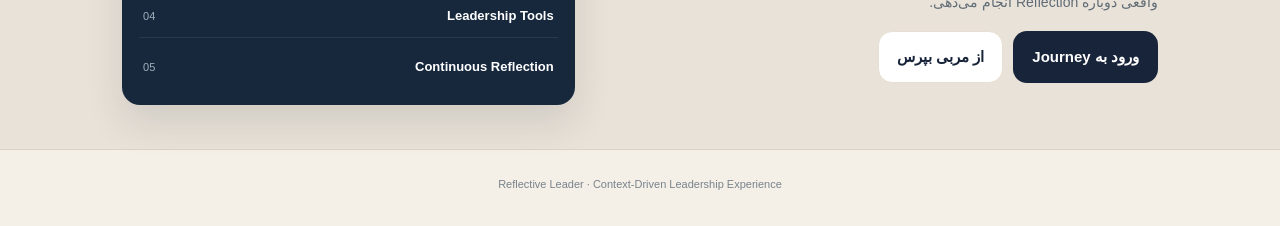
==== commit 5d897321: "style: Impeccable accessibility, mobile readability and local Vazirmatn" ====
--- a/index.html
+++ b/index.html
@@ -5,9 +5,7 @@
 <meta name="viewport" content="width=device-width,initial-scale=1">
 <meta name="theme-color" content="#17243a">
 <title>رهبر بازتابی | Reflective Leader</title>
-<link rel="preconnect" href="https://fonts.googleapis.com">
-<link rel="preconnect" href="https://fonts.gstatic.com" crossorigin>
-<link href="https://fonts.googleapis.com/css2?family=Vazirmatn:wght@400;500;600;700;800&display=swap" rel="stylesheet">
+<link rel="preload" href="./assets/fonts/Vazirmatn.woff2" as="font" type="font/woff2" crossorigin>
 <style>
 :root{
   --navy:#17243a;--navy2:#263d5a;--ink:#26323d;--muted:#6e7a85;
@@ -686,6 +684,7 @@
 @media(max-width:900px){.stagegrid{grid-template-columns:1fr}.sidecard{position:static;max-height:none;order:-1}.stagegrid{display:flex;flex-direction:column}.maincard,.sidecard{width:100%}.pathlist{display:grid;grid-template-columns:repeat(2,minmax(0,1fr))}}
 @media(max-width:500px){.pathlist{grid-template-columns:1fr 1fr}.pathitem{font-size:12px;padding:9px}.maincard{padding:16px}.sidecard{padding:14px}}
 </style>
+<link rel="stylesheet" href="./impeccable.css?v=20261114">
 </head>
 <body>
 
--- a/impeccable.css
+++ b/impeccable.css
@@ -0,0 +1,18 @@
+/* Reflective Leader Impeccable layer — self-hosted Vazirmatn (SIL OFL 1.1). */
+@font-face{font-family:"Vazirmatn";src:url("./assets/fonts/Vazirmatn.woff2") format("woff2");font-weight:100 900;font-style:normal;font-display:swap}
+html{scroll-padding-top:86px}
+body,button,input,textarea,select,summary{font-family:"Vazirmatn",Tahoma,Arial,sans-serif!important}
+:where(a,button,summary,input,textarea,select,[tabindex]):focus-visible{outline:3px solid #bc8747!important;outline-offset:3px!important}
+:where(a,button,summary,input,textarea,select){-webkit-tap-highlight-color:rgba(23,36,58,.15)}
+.brand span{font-size:12px}
+.nav-actions button{min-height:44px;font-size:14px}
+.kicker{font-size:13px}
+.lesson b{font-size:14px!important}
+.lesson p{font-size:16px!important;line-height:1.85}
+.pathitem{font-size:14px;min-height:44px}
+@media(max-width:640px){
+ input:not([type="checkbox"]):not([type="radio"]),textarea,select{font-size:max(16px,1em)}
+ .pathitem{font-size:14px}
+ .stage-body-section>summary{font-size:16px}
+}
+@media(prefers-reduced-motion:reduce){html{scroll-behavior:auto}.btn,.pathitem{transition:none!important;transform:none!important}}
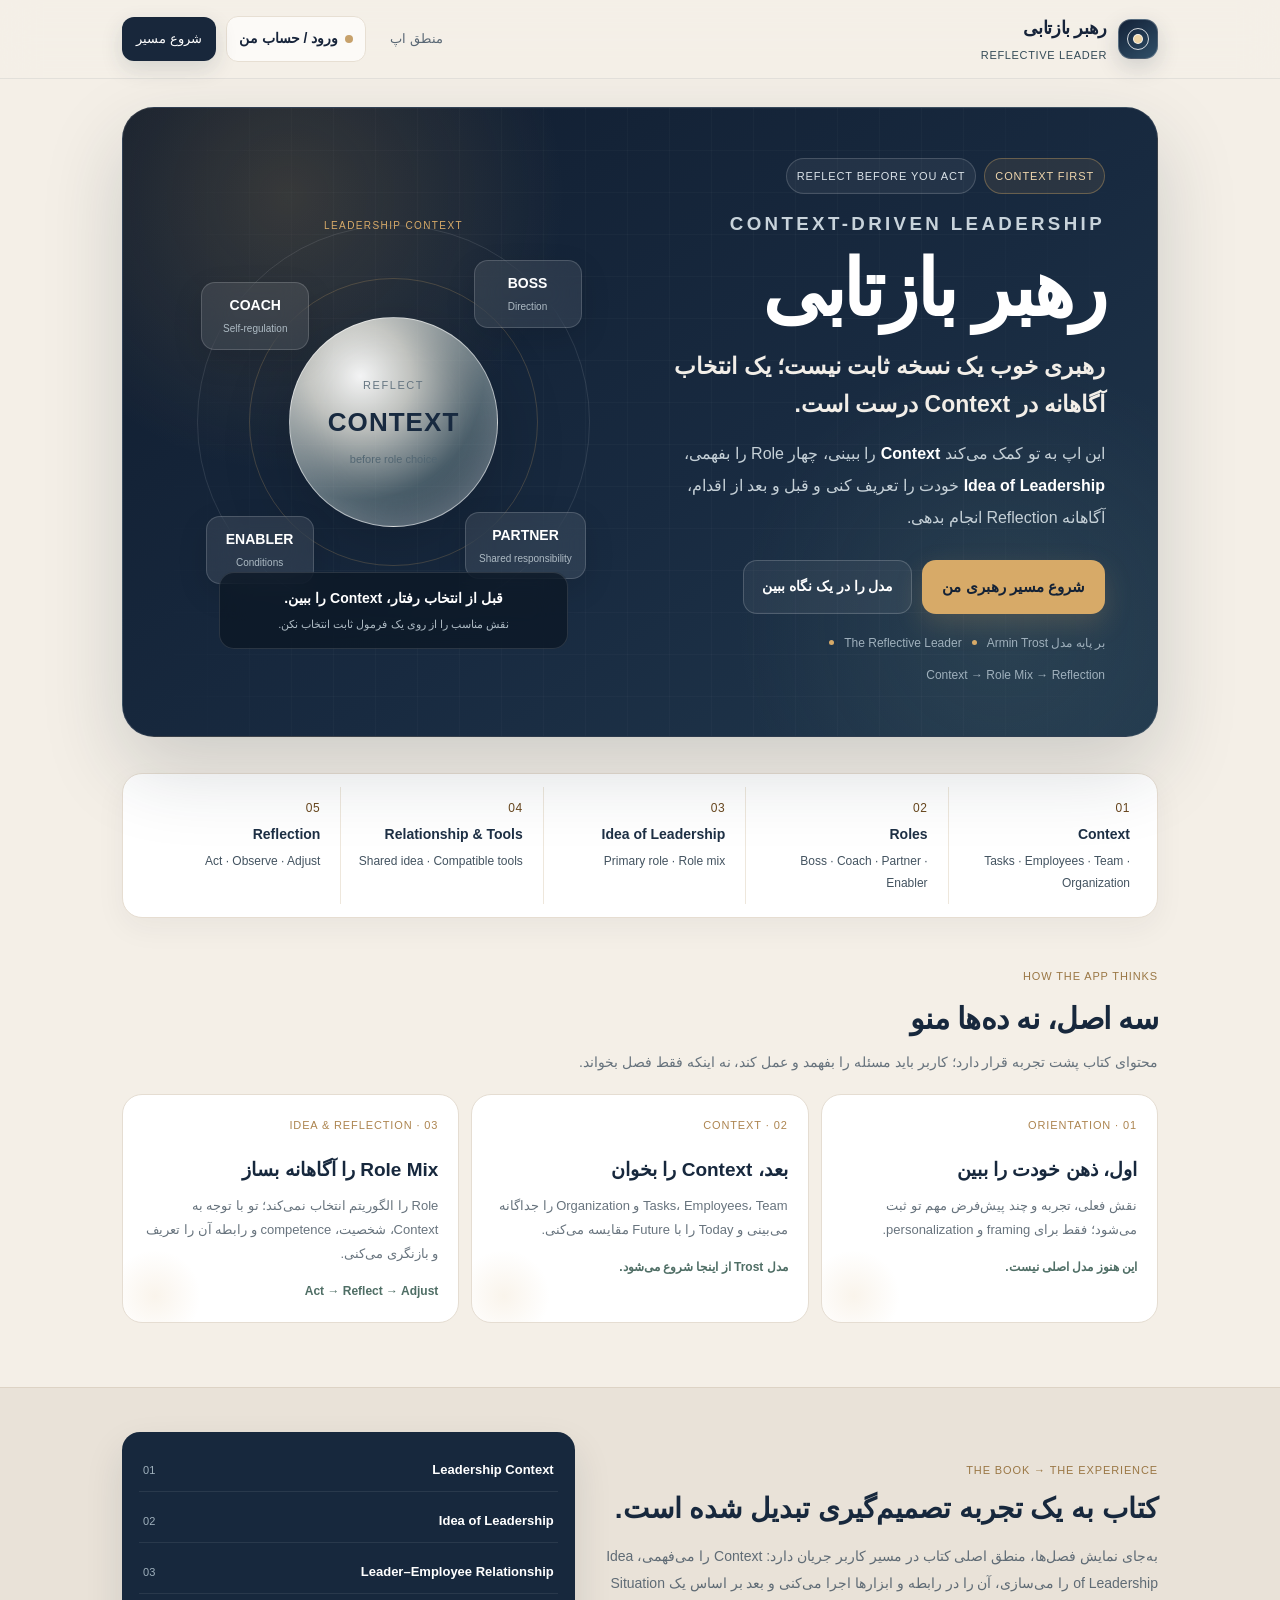
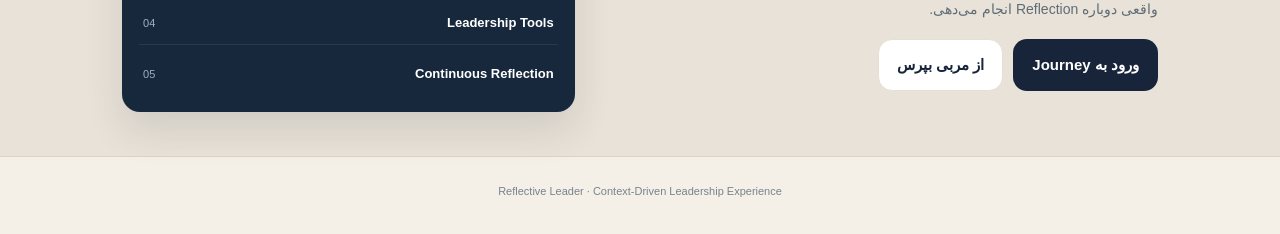
==== commit baa65282: "fix(reflective): readable contrast and keyboard skip navigation" ====
--- a/index.html
+++ b/index.html
@@ -688,7 +688,7 @@
 </head>
 <body>
 
-<div class="view active" id="landing">
+<div class="view active" id="landing"><a class="skip-link" href="#reflectiveMain">رفتن به محتوای اصلی</a>
   <nav class="topnav">
     <div class="wrap navrow">
       <div class="brand">
@@ -703,7 +703,7 @@
     </div>
   </nav>
 
-  <section class="premium-hero">
+  <section class="premium-hero" id="reflectiveMain" tabindex="-1">
     <div class="wrap">
       <div class="hero-shell">
         <div class="hero-copy-premium">
@@ -1387,7 +1387,7 @@
         <div class="coming">کوچ راهبری</div>
         <h3 style="margin-top:8px">اینجا گیر کردی؟ از مربی بپرس.</h3>
       </div>
-      <button class="close-btn" onclick="closeCoach()">×</button>
+      <button class="close-btn" onclick="closeCoach()" aria-label="بستن پنل کوچ">×</button>
     </div>
 
     <div class="coach-context" id="coachContext">این سؤال به مرحله فعلی Journey متصل می‌شود.</div>
--- a/impeccable.css
+++ b/impeccable.css
@@ -16,3 +16,11 @@
  .stage-body-section>summary{font-size:16px}
 }
 @media(prefers-reduced-motion:reduce){html{scroll-behavior:auto}.btn,.pathitem{transition:none!important;transform:none!important}}
+
+/* Deep audit — contrast repairs measured by axe-core on light surfaces. */
+.navrow .brand span{color:#344b57!important;opacity:1;font-size:12px}
+.journey-node small{color:#69461d!important;font-size:12px}
+.journey-node span{color:#435360!important;font-size:12px}
+.skip-link{position:absolute;top:-90px;inset-inline-start:12px;z-index:130;padding:11px 15px;background:#fff;color:#17243a;border:2px solid #17243a;border-radius:10px}
+.skip-link:focus{top:10px}
+@media(max-width:390px){.journey-node span{font-size:12px}}
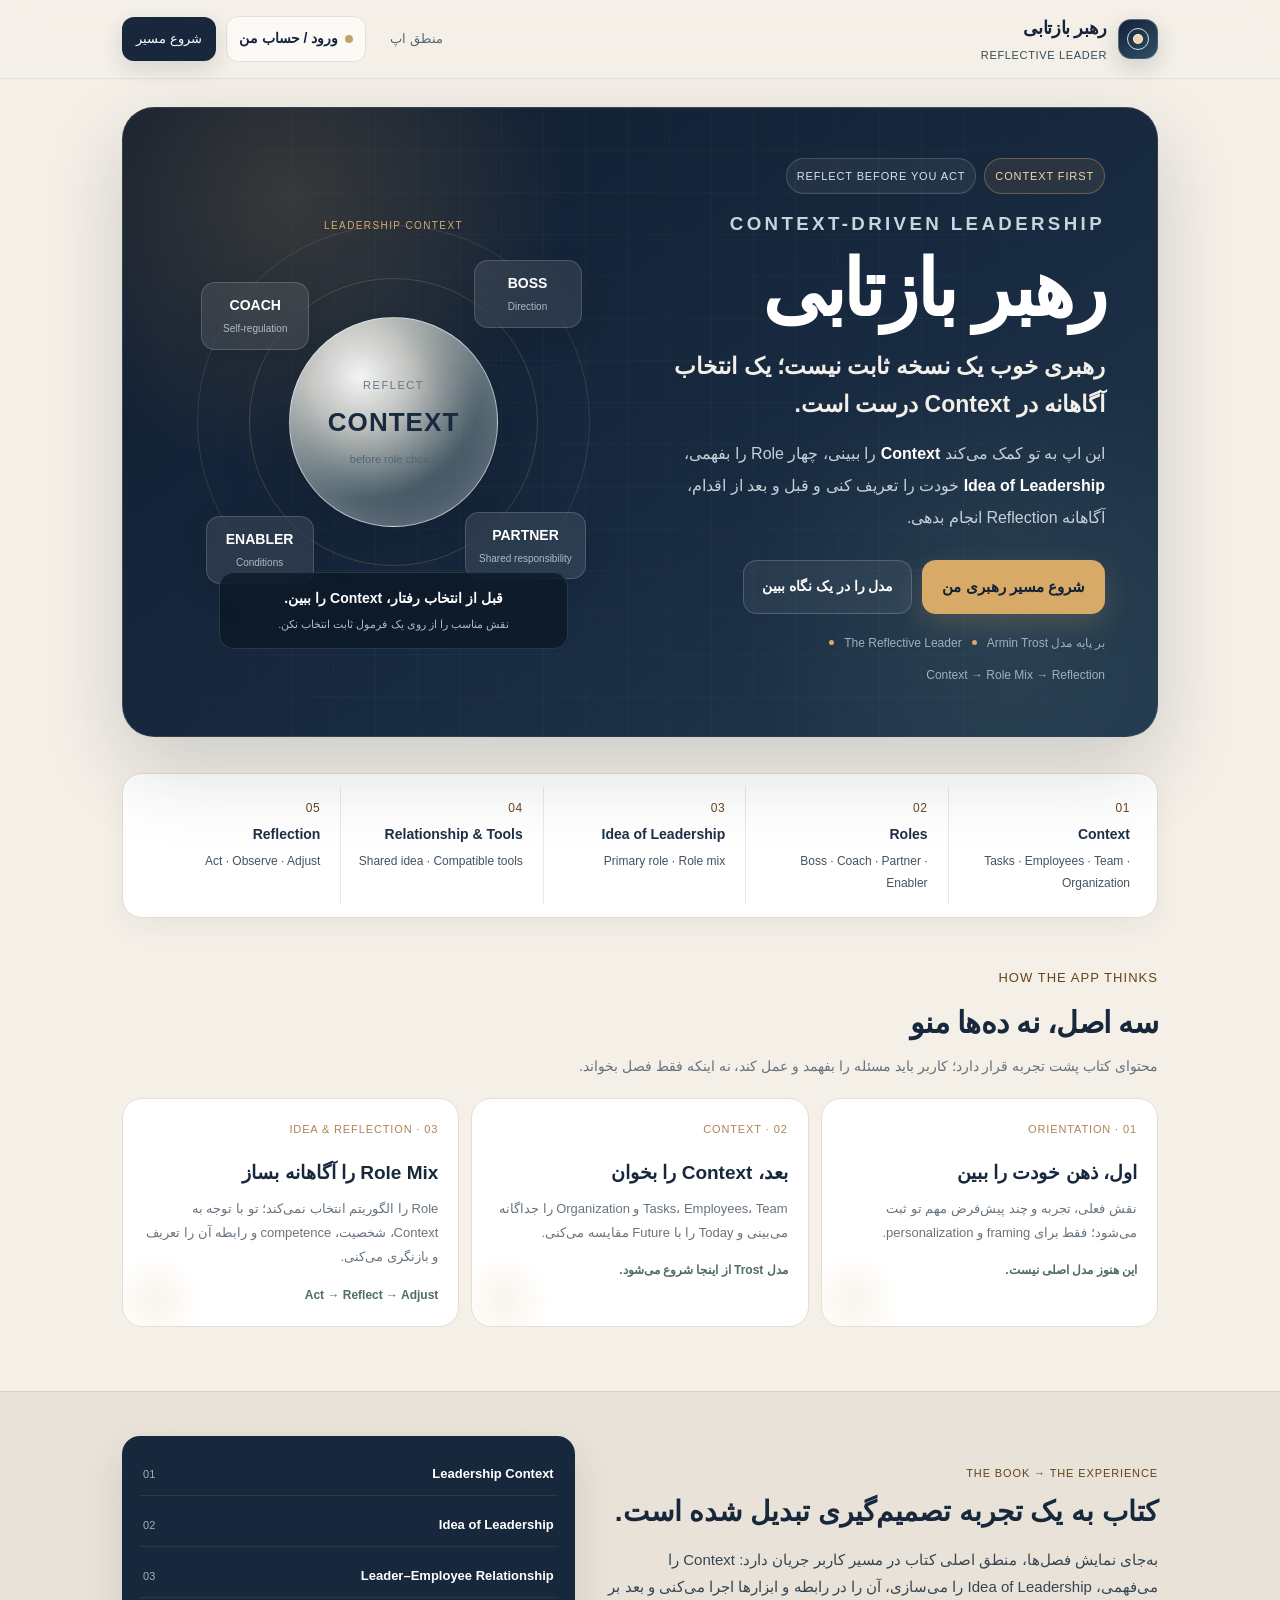
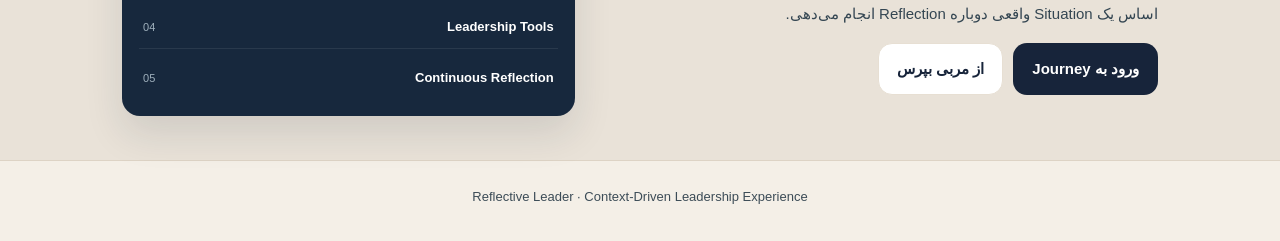
==== commit ac19fa56: "feat(reflective): coach draft recovery and accessible drawer feedback" ====
--- a/index.html
+++ b/index.html
@@ -1319,31 +1319,58 @@
 function overlayClose(e,id){
   if(e.target.id===id)document.getElementById(id).classList.remove("show");
 }
+let coachReturnFocus=null;
 function openCoach(){
   const d=document.getElementById("coachDrawer");
   const c=document.getElementById("coachContext");
+  coachReturnFocus=document.activeElement;
   if(typeof stages!=="undefined" && typeof current!=="undefined" && stages[current]){
     c.textContent="مرحله فعلی: "+stages[current].title+" — سؤال تو همراه با همین Context نگه داشته می‌شود.";
   }
-  const saved=localStorage.getItem("reflectiveLeaderCoachDraft")||"";
+  let saved="";
+  try{saved=localStorage.getItem("reflectiveLeaderCoachDraft")||"";}catch(e){}
   document.getElementById("coachQuestion").value=saved;
+  document.getElementById("draftStatus").classList.remove("show");
   d.classList.add("show");
+  document.getElementById("coachQuestion").focus();
 }
 function closeCoach(){
-  document.getElementById("coachDrawer").classList.remove("show");
+  const d=document.getElementById("coachDrawer");
+  if(!d.classList.contains("show"))return;
+  d.classList.remove("show");
+  if(coachReturnFocus?.isConnected)coachReturnFocus.focus();
 }
 function drawerClose(e){
   if(e.target.id==="coachDrawer")closeCoach();
 }
 function saveCoachDraft(){
-  const q=document.getElementById("coachQuestion").value.trim();
+  const field=document.getElementById("coachQuestion");
+  const status=document.getElementById("draftStatus");
+  const q=field.value.trim();
   if(!q){
-    alert("اول سؤال یا مسئله‌ات را بنویس.");
-    return;
+    status.textContent="برای ذخیره، ابتدا سؤال یا مسئله‌ات را بنویس.";
+    status.classList.add("show");field.focus();return;
   }
-  localStorage.setItem("reflectiveLeaderCoachDraft",q);
-  document.getElementById("draftStatus").classList.add("show");
-}
+  try{
+    localStorage.setItem("reflectiveLeaderCoachDraft",q);
+    status.textContent="سؤال روی همین دستگاه ذخیره شد. هنوز چیزی برای کوچ ارسال نشده است.";
+  }catch(e){
+    status.textContent="امکان ذخیره در این مرورگر وجود ندارد. متن را کپی کنید تا از دست نرود.";
+  }
+  status.classList.add("show");
+}
+document.addEventListener("keydown",e=>{
+ const d=document.getElementById("coachDrawer");
+ if(!d?.classList.contains("show"))return;
+ if(e.key==="Escape"){e.preventDefault();closeCoach();return;}
+ if(e.key!=="Tab")return;
+ const focusable=[...d.querySelectorAll('button:not([disabled]),textarea:not([disabled]),a[href]')]
+  .filter(el=>el.getClientRects().length>0);
+ if(!focusable.length)return;
+ const first=focusable[0],last=focusable[focusable.length-1];
+ if(e.shiftKey&&document.activeElement===first){e.preventDefault();last.focus();}
+ else if(!e.shiftKey&&document.activeElement===last){e.preventDefault();first.focus();}
+});
 
 </script>
 
@@ -1393,7 +1420,7 @@
     <div class="coach-context" id="coachContext">این سؤال به مرحله فعلی Journey متصل می‌شود.</div>
 
     <div class="coach-question">
-      <label>سؤال یا مسئله‌ات را بنویس</label>
+      <label for="coachQuestion">سؤال یا مسئله‌ات را بنویس</label>
       <textarea id="coachQuestion" placeholder="مثلاً: بین نقش Coach و Partner در این موقعیت مرددم؛ چه چیزهایی را باید بررسی کنم؟"></textarea>
     </div>
 
@@ -1401,7 +1428,7 @@
       <button class="save-draft" onclick="saveCoachDraft()">ذخیره سؤال به‌عنوان Draft</button>
       <button class="view-services" onclick="document.getElementById('services').scrollIntoView({behavior:'smooth'})">خدمات کوچینگ</button>
     </div>
-    <div class="draft-status" id="draftStatus">سؤال روی همین دستگاه ذخیره شد. ارسال واقعی به کوچ بعد از فعال شدن حساب و پرداخت انجام می‌شود.</div>
+    <div class="draft-status" id="draftStatus" role="status" aria-live="polite">سؤال روی همین دستگاه ذخیره شد. ارسال واقعی به کوچ بعد از فعال شدن حساب و پرداخت انجام می‌شود.</div>
 
     <section class="coaching-services" id="services">
       <h4>خدمات کوچینگ راهبری</h4>
--- a/impeccable.css
+++ b/impeccable.css
@@ -24,3 +24,9 @@
 .skip-link{position:absolute;top:-90px;inset-inline-start:12px;z-index:130;padding:11px 15px;background:#fff;color:#17243a;border:2px solid #17243a;border-radius:10px}
 .skip-link:focus{top:10px}
 @media(max-width:390px){.journey-node span{font-size:12px}}
+
+/* Contrast audit: exact failing text on warm cream/sand surfaces, WCAG 1.4.3. */
+.home-heading > div > small,
+.model-box > div > small{color:#634318!important;font-size:13px}
+.model-box > div > p{color:#344652!important;font-size:15px;line-height:1.8}
+footer > .wrap{color:#3c4c57!important;font-size:13px}
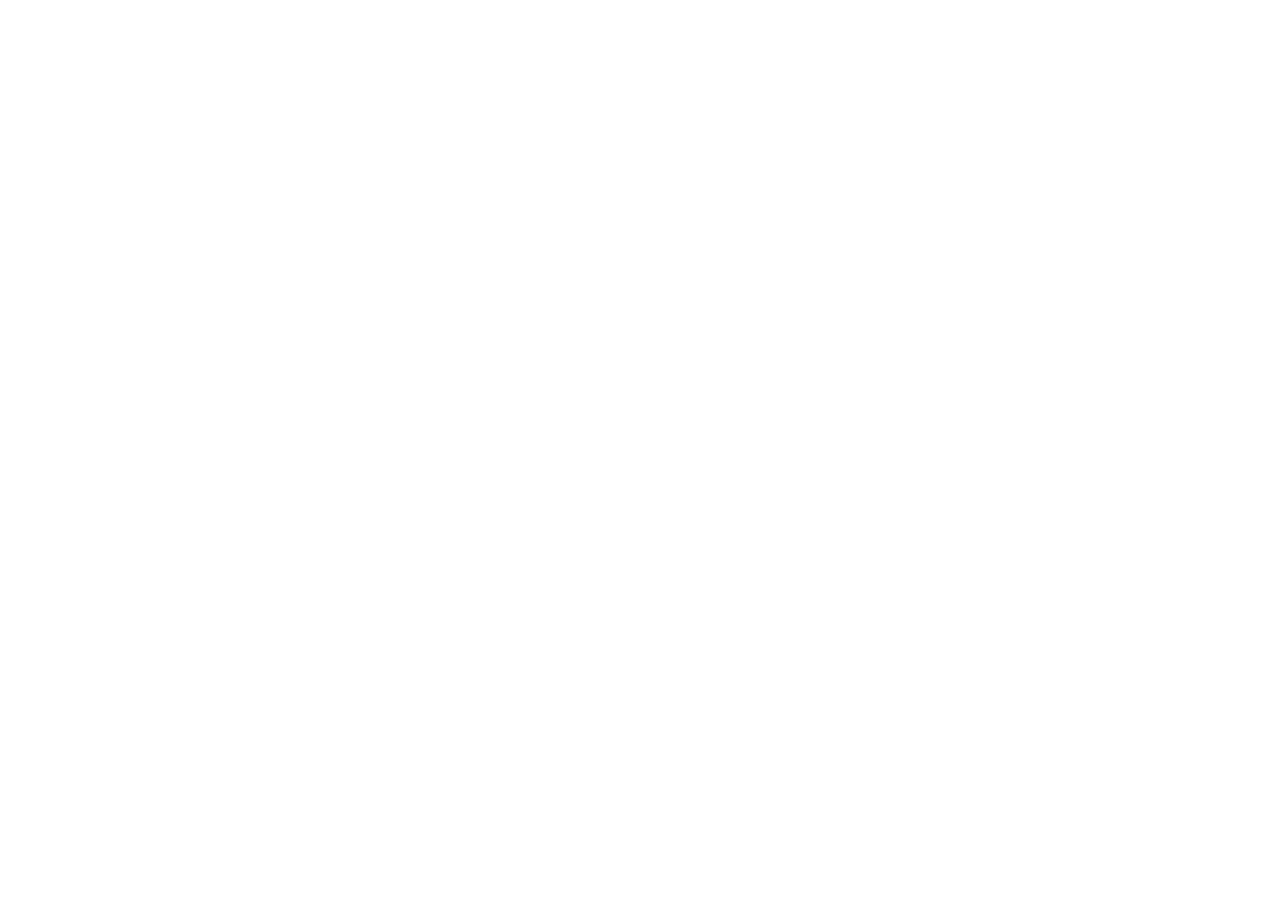
==== commit 05f59ad5: "Retire standalone Reflective Leader app; redirect old URLs to canonical Saba Leadership" ====
--- a/index.html
+++ b/index.html
@@ -1,1464 +1,2 @@
 <!doctype html>
-<html lang="fa" dir="rtl">
-<head>
-<meta charset="utf-8">
-<meta name="viewport" content="width=device-width,initial-scale=1">
-<meta name="theme-color" content="#17243a">
-<title>رهبر بازتابی | Reflective Leader</title>
-<link rel="preload" href="./assets/fonts/Vazirmatn.woff2" as="font" type="font/woff2" crossorigin>
-<style>
-:root{
-  --navy:#17243a;--navy2:#263d5a;--ink:#26323d;--muted:#6e7a85;
-  --paper:#f7f3ed;--card:#fff;--line:#e7dfd3;--gold:#c7934a;
-  --gold2:#edd4a6;--sage:#73877d;--soft:#eef2f2;--green:#557268;
-  --shadow:0 20px 60px rgba(23,36,58,.10);
-}
-*{box-sizing:border-box}
-html{scroll-behavior:smooth}
-body{
-  margin:0;background:var(--paper);color:var(--ink);
-  font-family:Tahoma,"Segoe UI",Arial,sans-serif;line-height:1.85;
-  direction:rtl;text-align:right;-webkit-font-smoothing:antialiased
-}
-button,input,textarea,select{font:inherit}
-button{cursor:pointer}
-.wrap{max-width:1080px;margin:auto;padding:0 22px}
-.view{display:none}.view.active{display:block}
-.en{direction:ltr;unicode-bidi:isolate;display:inline-block}
-
-/* shared */
-.brand{display:flex;align-items:center;gap:11px}
-.mark{
-  width:40px;height:40px;border-radius:13px;
-  background:linear-gradient(145deg,var(--navy),#45627e);
-  position:relative;box-shadow:0 8px 22px rgba(23,36,58,.17)
-}
-.mark:before,.mark:after{content:"";position:absolute;border:1px solid rgba(255,255,255,.82);border-radius:50%}
-.mark:before{inset:8px}.mark:after{inset:14px;background:var(--gold2)}
-.brand b{display:block;color:var(--navy);font-size:15px}
-.brand span{display:block;color:var(--muted);font-size:10px;direction:ltr;text-align:right}
-.btn{
-  min-height:48px;border-radius:14px;padding:11px 18px;font-weight:900;
-  border:1px solid transparent;transition:.18s
-}
-.btn:hover{transform:translateY(-1px)}
-.btn.primary{background:var(--navy);color:#fff}
-.btn.gold{background:var(--gold);color:#17243a}
-.btn.ghost{background:#fff;color:var(--navy);border-color:var(--line)}
-.kicker{font-size:10px;color:#9e7438;font-weight:900;letter-spacing:.03em}
-
-/* landing */
-.topnav{
-  position:sticky;top:0;z-index:30;background:rgba(247,243,237,.95);
-  backdrop-filter:blur(14px);border-bottom:1px solid rgba(231,223,211,.92)
-}
-.navrow{height:70px;display:flex;align-items:center;justify-content:space-between;gap:18px}
-.nav-actions{display:flex;align-items:center;gap:8px}
-.nav-actions button{
-  border:0;background:transparent;color:#596774;padding:8px 10px;
-  border-radius:10px;font-size:11px
-}
-.nav-actions button:hover{background:#fff;color:var(--navy)}
-.nav-actions .start{background:var(--navy);color:#fff;padding:9px 13px}
-
-.hero{padding:52px 0 34px}
-.hero-grid{display:grid;grid-template-columns:1.03fr .97fr;gap:48px;align-items:center}
-.hero-copy{order:1}.hero-art{order:2}
-.eyebrow{
-  font-size:10px;color:#9d7439;font-weight:900;letter-spacing:.11em;
-  direction:ltr;text-align:right
-}
-.hero h1{
-  font-size:clamp(44px,6vw,70px);line-height:1.08;letter-spacing:-.035em;
-  color:var(--navy);margin:8px 0 12px
-}
-.hero h1 small{
-  display:block;font-size:.25em;letter-spacing:.13em;color:#82909a;
-  margin-bottom:9px;direction:ltr;text-align:right
-}
-.hero-tagline{
-  font-size:22px;line-height:1.55;color:#304251;font-weight:800;margin-bottom:14px
-}
-.hero-copy>p{
-  font-size:14px;color:var(--muted);max-width:620px;line-height:1.95;margin:0
-}
-.hero-actions{display:flex;gap:9px;flex-wrap:wrap;margin-top:22px}
-.hero-note{margin-top:12px;font-size:10px;color:#8b949e}
-
-.concept-art{
-  position:relative;min-height:490px;border-radius:29px;overflow:hidden;
-  border:1px solid #dbe3e1;
-  background:
-    radial-gradient(circle at 28% 23%,rgba(239,217,176,.72),transparent 25%),
-    linear-gradient(145deg,#edf1f0,#d9e3df 52%,#c6d3ce);
-  box-shadow:var(--shadow)
-}
-.concept-art svg{display:block;width:100%;height:100%;min-height:490px}
-.art-caption{
-  position:absolute;right:18px;left:18px;bottom:18px;
-  border:1px solid rgba(255,255,255,.75);background:rgba(255,255,255,.89);
-  backdrop-filter:blur(12px);border-radius:16px;padding:13px 15px;
-  box-shadow:0 12px 30px rgba(23,36,58,.10)
-}
-.art-caption b{display:block;color:var(--navy);font-size:12px}
-.art-caption span{display:block;color:#667681;font-size:10px;margin-top:2px}
-
-.pillars{padding:28px 0 58px}
-.pillars-grid{display:grid;grid-template-columns:repeat(3,1fr);gap:10px}
-.pillar{
-  background:#fff;border:1px solid var(--line);border-radius:18px;
-  padding:17px;min-height:145px
-}
-.pillar .n{font-size:9px;color:#9d7439;font-weight:900}
-.pillar h3{font-size:15px;color:var(--navy);margin:9px 0 5px}
-.pillar p{font-size:10px;color:var(--muted);margin:0}
-.pillar strong{display:block;margin-top:10px;color:#567067;font-size:10px}
-
-.bookline{
-  background:#ece7de;border-top:1px solid #dfd7cb;border-bottom:1px solid #dfd7cb;
-  padding:34px 0
-}
-.bookline .wrap{display:grid;grid-template-columns:1fr auto;gap:24px;align-items:center}
-.bookline h2{font-size:25px;color:var(--navy);margin:0 0 5px}
-.bookline p{font-size:11px;color:var(--muted);margin:0;max-width:700px}
-
-/* app */
-.app{min-height:100vh}
-.apphead{
-  position:sticky;top:0;z-index:30;background:rgba(255,255,255,.95);
-  backdrop-filter:blur(14px);border-bottom:1px solid var(--line)
-}
-.apphead .wrap{height:70px;display:flex;align-items:center;justify-content:space-between;gap:14px}
-.backhome{
-  border:1px solid var(--line);background:#fff;color:var(--navy);
-  border-radius:11px;padding:8px 11px;font-weight:900
-}
-.stagewrap{padding:28px 22px 70px}
-.progress-top{display:flex;justify-content:space-between;gap:15px;align-items:center;margin-bottom:10px}
-.progress-top b{font-size:13px;color:var(--navy)}
-.progress-top span{font-size:10px;color:var(--muted)}
-.bar{height:8px;border-radius:999px;background:#e8e1d6;overflow:hidden}
-.bar i{display:block;height:100%;background:linear-gradient(90deg,var(--gold),var(--sage));transition:.25s}
-.stagegrid{display:grid;grid-template-columns:minmax(0,1fr) 225px;gap:16px;margin-top:22px}
-.maincard,.sidecard{
-  background:#fff;border:1px solid var(--line);border-radius:21px;
-  box-shadow:0 5px 18px rgba(23,36,58,.04)
-}
-.maincard{padding:26px}
-.sidecard{padding:15px;height:max-content;position:sticky;top:92px}
-.stage-no{font-size:10px;color:#9d7439;font-weight:900;direction:ltr;text-align:right}
-.maincard h2{
-  font-size:clamp(27px,4vw,39px);line-height:1.35;color:var(--navy);
-  margin:7px 0 8px
-}
-.lead{font-size:14px;color:var(--muted);margin:0 0 18px;max-width:760px}
-.lesson{
-  border-right:3px solid var(--gold);background:#faf7f1;
-  border-radius:14px;padding:12px 13px;margin-bottom:13px
-}
-.lesson b{display:block;font-size:10px;color:#855f29;margin-bottom:3px}
-.lesson p{font-size:11px;color:#5f6e79;margin:0}
-.question{
-  border:1px solid var(--line);border-radius:16px;padding:15px;
-  margin:11px 0;background:#fbfaf7
-}
-.question>label,.question>strong{
-  display:block;color:var(--navy);font-size:12px;font-weight:900;margin-bottom:8px
-}
-.choice-grid{display:grid;grid-template-columns:1fr 1fr;gap:8px}
-.choice{
-  border:1px solid var(--line);background:#fff;border-radius:12px;padding:10px;
-  text-align:right;color:#43505e;min-height:50px;transition:.15s
-}
-.choice:hover{border-color:#ccb17e}
-.choice.active{
-  background:#f7f0e4;border-color:#c8a56d;color:var(--navy);
-  box-shadow:0 0 0 1px rgba(199,149,71,.08)
-}
-.mini-copy{font-size:10px;color:var(--muted);margin-top:7px}
-textarea{
-  width:100%;border:1px solid var(--line);border-radius:12px;padding:11px;
-  min-height:86px;resize:vertical;background:#fff;color:var(--ink);
-  outline:none;text-align:right;direction:rtl
-}
-textarea:focus{border-color:#c8a56d;box-shadow:0 0 0 3px rgba(199,149,71,.10)}
-.slider-row{
-  display:grid;grid-template-columns:1fr 180px;gap:16px;align-items:center;
-  padding:12px 0;border-top:1px solid var(--line)
-}
-.slider-row:first-child{border-top:0}
-.slider-row b{display:block;font-size:12px;color:var(--navy)}
-.slider-row span{display:block;font-size:10px;color:var(--muted)}
-input[type=range]{width:100%;accent-color:var(--gold)}
-.scale-labels{display:flex;justify-content:space-between;font-size:9px;color:#8a949f;margin-top:2px}
-.rolegrid{display:grid;grid-template-columns:1fr 1fr;gap:9px}
-.rolecard{border:1px solid var(--line);border-radius:15px;padding:13px;background:#fff;position:relative}
-.rolecard.reco{border-color:#c7a36c;background:#fbf7ef}
-.rolecard .tag{
-  position:absolute;left:10px;top:10px;font-size:8px;border-radius:999px;
-  padding:3px 6px;background:#f2e4ca;color:#725424;font-weight:900
-}
-.rolecard h3{margin:0 0 2px;color:var(--navy);font-size:16px}
-.rolecard .pronoun{font-size:10px;color:#9b7337;font-weight:900}
-.rolecard p{font-size:10px;color:var(--muted);margin:7px 0 0}
-.rolebars{margin-top:14px;display:grid;gap:8px}
-.rolebar{display:grid;grid-template-columns:80px 1fr 34px;gap:8px;align-items:center}
-.rolebar b{font-size:10px;color:var(--navy)}
-.rolebar .track{height:8px;background:#ebe5dc;border-radius:999px;overflow:hidden}
-.rolebar i{display:block;height:100%;background:linear-gradient(90deg,var(--gold),var(--sage));border-radius:999px}
-.rolebar span{font-size:9px;color:var(--muted);text-align:left}
-.mixgrid{display:grid;grid-template-columns:1fr 1fr;gap:10px}
-.mixbox{border:1px solid var(--line);border-radius:15px;padding:12px}
-.mixbox label{display:block;font-size:10px;color:var(--muted);margin-bottom:6px}
-.mixbox select{
-  width:100%;border:1px solid var(--line);border-radius:10px;padding:9px;
-  background:#fff;color:var(--navy);font-weight:800
-}
-.idea{
-  background:#f8f4ec;border:1px solid #eadcc3;border-radius:15px;
-  padding:15px;font-size:13px;color:#354352
-}
-.idea b{color:var(--navy)}
-.actioncards{display:grid;gap:8px}
-.actioncard{
-  border:1px solid var(--line);border-radius:13px;padding:11px;
-  background:#fff;text-align:right
-}
-.actioncard b{display:block;font-size:12px;color:var(--navy)}
-.actioncard span{font-size:10px;color:var(--muted)}
-.result{
-  border:1px solid #d7c49e;background:linear-gradient(180deg,#fff,#fbf7ef);
-  border-radius:19px;padding:19px
-}
-.result h3{font-size:19px;color:var(--navy);margin:0 0 5px}
-.result .sub{font-size:11px;color:var(--muted);margin-bottom:15px}
-.resultgrid{display:grid;grid-template-columns:1fr 1fr;gap:8px}
-.resultitem{border:1px solid var(--line);background:#fff;border-radius:12px;padding:10px}
-.resultitem label{font-size:9px;color:#8a949f;display:block}
-.resultitem b{font-size:11px;color:var(--navy)}
-.reflectbox{
-  background:#eef3f1;border:1px solid #d4e1dc;border-radius:14px;
-  padding:12px;margin-top:11px
-}
-.reflectbox b{display:block;color:#4f6d63;font-size:11px}
-.reflectbox p{font-size:11px;color:#596b65;margin:4px 0 0}
-.stage-actions{display:flex;justify-content:space-between;gap:10px;flex-wrap:wrap;margin-top:22px}
-.stage-actions button{min-height:43px;border-radius:11px;padding:8px 12px;font-weight:900}
-.next{background:var(--navy);color:#fff;border:1px solid var(--navy)}
-.prev{background:#fff;color:var(--navy);border:1px solid var(--line)}
-.sidecard h3{font-size:13px;color:var(--navy);margin:0 0 10px}
-.pathlist{display:grid;gap:6px}
-.pathitem{
-  border:1px solid var(--line);border-radius:11px;padding:8px 9px;
-  font-size:10px;color:var(--muted);background:#fff
-}
-.pathitem.current{border-color:#b99761;background:#fbf7ef;color:var(--navy);font-weight:900}
-.pathitem.done{background:#f1f6f4;color:#46675d}
-.note{margin-top:12px;padding-top:11px;border-top:1px solid var(--line);font-size:9px;color:var(--muted)}
-.booklogic{margin-top:16px;border-top:1px solid var(--line);padding-top:12px}
-.booklogic details{border:1px solid var(--line);border-radius:12px;padding:9px 11px}
-.booklogic summary{font-size:11px;color:var(--navy);font-weight:900;cursor:pointer}
-.booklogic div{font-size:10px;color:var(--muted);margin-top:7px}
-footer{padding:22px 0 28px;text-align:center;font-size:9px;color:#8d969f}
-
-@media(max-width:900px){
-  .hero-grid{grid-template-columns:1fr}.concept-art{min-height:390px}.concept-art svg{min-height:390px}
-  .pillars-grid{grid-template-columns:1fr 1fr}.stagegrid{grid-template-columns:1fr}.sidecard{position:static}
-  .slider-row{grid-template-columns:1fr}
-}
-@media(max-width:600px){
-  .wrap{padding:0 14px}.nav-actions button:not(.start){display:none}
-  .hero{padding-top:30px}.hero-grid{gap:27px}.hero h1{font-size:43px}
-  .hero-tagline{font-size:19px}.hero-copy>p{font-size:13px}
-  .hero-actions{display:grid;grid-template-columns:1fr}.hero-actions .btn{width:100%}
-  .concept-art{min-height:330px;border-radius:22px}.concept-art svg{min-height:330px}
-  .art-caption{right:11px;left:11px;bottom:11px}
-  .pillars{padding-bottom:44px}.pillars-grid,.choice-grid,.rolegrid,.mixgrid,.resultgrid{grid-template-columns:1fr}
-  .bookline .wrap{grid-template-columns:1fr}.stagewrap{padding:22px 11px 50px}
-  .maincard{padding:17px}.progress-top{align-items:flex-start}.rolebar{grid-template-columns:70px 1fr 30px}
-}
-
-/* === APP TYPOGRAPHY & ACCESSIBILITY UPGRADE v0.7 === */
-:root{--muted:#51606d;--ink:#1f2b36}
-body{font-size:16px}
-.brand b{font-size:17px}.brand span{font-size:12px}
-.nav-actions button{font-size:14px;padding:10px 12px}
-.hero-copy>p{font-size:17px;line-height:1.95}
-.hero-note{font-size:13px}
-.art-caption b{font-size:15px}.art-caption span{font-size:13px;line-height:1.7}
-.pillar .n,.stage-no,.kicker,.eyebrow{font-size:12px}
-.pillar h3{font-size:18px}.pillar p{font-size:14px;line-height:1.75}.pillar strong{font-size:13px}
-.bookline p{font-size:14px;line-height:1.8}
-.progress-top b{font-size:15px}.progress-top span{font-size:13px}
-.lead{font-size:16px;line-height:1.9}
-.lesson b{font-size:13px}.lesson p{font-size:15px;line-height:1.85}
-.question>label,.question>strong{font-size:15px}
-.choice{font-size:15px;min-height:58px;padding:13px 14px}
-.mini-copy{font-size:13px;line-height:1.75}
-textarea{font-size:15px;min-height:105px}
-.slider-row b{font-size:15px}.slider-row span{font-size:13px}
-.scale-labels{font-size:12px}
-.rolecard h3{font-size:19px}.rolecard .pronoun{font-size:13px}.rolecard p{font-size:14px;line-height:1.75}
-.rolecard .tag{font-size:11px;padding:5px 8px}
-.mixbox label{font-size:13px}.mixbox select{font-size:15px;padding:12px}
-.idea{font-size:15px;line-height:1.9}
-.actioncard b{font-size:15px}.actioncard span{font-size:13px;line-height:1.7}
-.result h3{font-size:22px}.result .sub{font-size:14px}
-.resultitem label{font-size:12px}.resultitem b{font-size:14px}
-.reflectbox b{font-size:14px}.reflectbox p{font-size:14px;line-height:1.8}
-.sidecard h3{font-size:15px}.pathitem{font-size:13px;padding:10px 11px}
-.note{font-size:12px;line-height:1.7}
-.booklogic summary{font-size:14px}.booklogic div{font-size:13px;line-height:1.8}
-.stage-actions button{font-size:15px;min-height:48px;padding:10px 15px}
-.btn{font-size:15px}
-.context-domain{border:1px solid var(--line);border-radius:15px;background:#fff;margin:10px 0;overflow:hidden}
-.context-domain summary{list-style:none;cursor:pointer;padding:14px 15px;color:var(--navy);font-weight:900;font-size:15px;display:flex;align-items:center;justify-content:space-between;gap:12px}
-.context-domain summary::-webkit-details-marker{display:none}
-.context-domain summary::after{content:"＋";color:var(--gold);font-size:18px}
-.context-domain[open] summary::after{content:"−"}
-.context-domain .domain-body{padding:0 15px 8px}
-.context-mode{display:flex;gap:8px;flex-wrap:wrap;margin-bottom:10px}
-.context-mode button{border:1px solid var(--line);background:#fff;color:var(--navy);border-radius:999px;padding:8px 12px;font-size:13px}
-.context-mode button.active{background:#f4e8d3;border-color:#caa66d;font-weight:900}
-.warningline{font-size:13px;color:#725e46;background:#fbf4e8;border:1px solid #ead7b7;border-radius:12px;padding:10px 12px;margin-top:10px}
-.align-grid{display:grid;grid-template-columns:1fr 1fr;gap:10px}
-.metric-box{border:1px solid var(--line);border-radius:14px;background:#fff;padding:13px}
-.metric-box label{display:block;font-size:13px;color:var(--muted);margin-bottom:6px}
-.metric-box b{font-size:16px;color:var(--navy)}
-@media(max-width:600px){
-  body{font-size:16px}
-  .hero-copy>p,.lead{font-size:16px}
-  .pillars-grid,.align-grid{grid-template-columns:1fr}
-  .sidecard{display:none}
-  .stagegrid{display:block}
-  .maincard{border-radius:18px}
-  .choice{font-size:15px}
-}
-
-
-/* === ACCOUNT + LEADERSHIP COACH LAYER v0.8 === */
-.account-btn{
-  border:1px solid var(--line)!important;background:#fff!important;color:var(--navy)!important;
-  border-radius:12px!important;padding:9px 12px!important;font-size:14px!important;font-weight:900!important
-}
-.account-dot{display:inline-block;width:8px;height:8px;border-radius:50%;background:#c7a16b;margin-left:7px;vertical-align:middle}
-.coming{font-size:12px;color:#8b6a3b;background:#f8ecd9;border:1px solid #ead0a6;border-radius:999px;padding:5px 9px;font-weight:900}
-.ask-coach-inline{
-  width:100%;margin:4px 0 14px;border:1px dashed #c9a56c;background:#fffaf1;color:var(--navy);
-  border-radius:14px;padding:12px 14px;font-size:14px;font-weight:900;text-align:right
-}
-.ask-coach-inline span{display:block;font-size:12px;font-weight:400;color:#6a7681;margin-top:2px}
-.coach-fab{
-  position:fixed;left:20px;bottom:20px;z-index:70;border:0;border-radius:999px;
-  background:var(--navy);color:#fff;padding:13px 17px;font-size:14px;font-weight:900;
-  box-shadow:0 14px 34px rgba(23,36,58,.24)
-}
-.coach-fab small{display:block;font-size:11px;font-weight:400;color:#d7e0e8}
-.overlay{
-  position:fixed;inset:0;background:rgba(17,27,42,.44);z-index:90;display:none;
-  align-items:center;justify-content:center;padding:18px
-}
-.overlay.show{display:flex}
-.modal{
-  width:min(520px,100%);max-height:90vh;overflow:auto;background:#fff;border:1px solid var(--line);
-  border-radius:22px;box-shadow:0 26px 70px rgba(23,36,58,.24);padding:22px
-}
-.modal-head,.drawer-head{display:flex;align-items:flex-start;justify-content:space-between;gap:14px;margin-bottom:14px}
-.modal h3,.drawer h3{margin:0;color:var(--navy);font-size:23px;line-height:1.35}
-.modal p,.drawer p{font-size:14px;color:var(--muted);line-height:1.85}
-.close-btn{
-  width:38px;height:38px;border:1px solid var(--line);border-radius:11px;background:#fff;
-  color:var(--navy);font-size:18px
-}
-.login-options{display:grid;gap:10px;margin-top:16px}
-.login-option{
-  border:1px solid var(--line);border-radius:14px;padding:13px;background:#faf9f6;
-  color:#7b8790;font-size:14px;text-align:center;font-weight:900
-}
-.login-option[disabled]{cursor:not-allowed;opacity:.72}
-.login-field{margin-top:12px}
-.login-field label{display:block;font-size:13px;color:var(--navy);font-weight:900;margin-bottom:6px}
-.login-field input{
-  width:100%;border:1px solid var(--line);border-radius:12px;padding:12px 13px;font-size:15px;direction:ltr;text-align:left
-}
-.account-note{
-  margin-top:14px;background:#eef3f1;border:1px solid #d4e1dc;border-radius:14px;
-  padding:12px 13px;font-size:13px;color:#50645d;line-height:1.8
-}
-.drawer-wrap{
-  position:fixed;inset:0;z-index:95;display:none;background:rgba(17,27,42,.36)
-}
-.drawer-wrap.show{display:block}
-.drawer{
-  position:absolute;left:0;top:0;bottom:0;width:min(440px,94vw);background:#fff;
-  border-right:1px solid var(--line);box-shadow:20px 0 60px rgba(23,36,58,.18);
-  padding:22px;overflow:auto;direction:rtl
-}
-.coach-question label{display:block;font-size:14px;color:var(--navy);font-weight:900;margin-bottom:7px}
-.coach-question textarea{min-height:120px}
-.coach-actions{display:grid;grid-template-columns:1fr 1fr;gap:8px;margin-top:10px}
-.coach-actions button{min-height:46px;border-radius:12px;font-size:14px;font-weight:900}
-.save-draft{background:var(--navy);color:#fff;border:1px solid var(--navy)}
-.view-services{background:#fff;color:var(--navy);border:1px solid var(--line)}
-.draft-status{display:none;margin-top:9px;font-size:13px;color:#527066;background:#edf5f2;border:1px solid #d3e3dd;border-radius:11px;padding:9px 10px}
-.draft-status.show{display:block}
-.coaching-services{margin-top:20px;padding-top:17px;border-top:1px solid var(--line)}
-.coaching-services h4{font-size:17px;color:var(--navy);margin:0 0 4px}
-.price-note{font-size:12px;color:#8a6b42;margin-bottom:10px}
-.price-grid{display:grid;gap:9px}
-.price-card{border:1px solid var(--line);border-radius:14px;padding:13px;background:#fbfaf7}
-.price-card b{display:block;font-size:15px;color:var(--navy)}
-.price-card span{display:block;font-size:13px;color:var(--muted);margin-top:2px}
-.price-card strong{display:block;font-size:14px;color:#7b5c2f;margin-top:7px}
-.price-card button{
-  width:100%;margin-top:10px;min-height:42px;border-radius:11px;border:1px solid var(--line);
-  background:#f2eee7;color:#89919a;font-weight:900;cursor:not-allowed
-}
-.coach-context{
-  border:1px solid #e7d4b4;background:#fff8ec;border-radius:13px;padding:10px 11px;
-  font-size:13px;color:#6e5b3f;margin-bottom:12px
-}
-@media(max-width:600px){
-  .coach-fab{left:12px;bottom:12px;padding:12px 14px}
-  .drawer{width:100vw}
-  .coach-actions{grid-template-columns:1fr}
-  .account-btn{font-size:13px!important;padding:8px 10px!important}
-}
-
-
-/* === PREMIUM HOME REDESIGN v0.9 === */
-body{font-family:"Vazirmatn",Tahoma,"Segoe UI",Arial,sans-serif}
-#landing{background:#f4efe7;min-height:100vh}
-#landing .topnav{
-  background:rgba(244,239,231,.88);border-bottom:1px solid rgba(31,46,64,.08);
-  backdrop-filter:blur(18px)
-}
-#landing .navrow{height:78px}
-#landing .brand b{font-size:18px;letter-spacing:-.02em}
-#landing .brand span{font-size:11px;letter-spacing:.06em;color:#7d8891}
-#landing .mark{
-  background:linear-gradient(145deg,#132238,#304f68);
-  border:1px solid rgba(255,255,255,.22)
-}
-#landing .nav-actions{gap:10px}
-#landing .nav-actions button{
-  font-size:13px;border-radius:12px;padding:10px 14px
-}
-#landing .nav-actions .start{
-  background:#18273b;color:#fff;box-shadow:0 8px 22px rgba(24,39,59,.14)
-}
-#landing .account-btn{background:rgba(255,255,255,.68)!important}
-
-.premium-hero{padding:28px 0 26px}
-.hero-shell{
-  position:relative;overflow:hidden;
-  background:
-    radial-gradient(circle at 16% 14%,rgba(202,157,86,.20),transparent 27%),
-    radial-gradient(circle at 85% 82%,rgba(107,137,129,.16),transparent 26%),
-    linear-gradient(145deg,#101c2e 0%,#182a40 57%,#21384d 100%);
-  border:1px solid rgba(255,255,255,.10);
-  border-radius:32px;min-height:610px;
-  box-shadow:0 32px 80px rgba(30,42,54,.18);
-  display:grid;grid-template-columns:1.02fr .98fr;align-items:center;
-  gap:38px;padding:50px 52px
-}
-.hero-shell:before{
-  content:"";position:absolute;inset:0;
-  background-image:
-    linear-gradient(rgba(255,255,255,.025) 1px,transparent 1px),
-    linear-gradient(90deg,rgba(255,255,255,.025) 1px,transparent 1px);
-  background-size:42px 42px;mask-image:linear-gradient(to left,transparent,black 20%,black 80%,transparent)
-}
-.hero-shell>*{position:relative;z-index:2}
-.hero-copy-premium{color:#fff}
-.hero-overline{
-  display:flex;align-items:center;gap:8px;flex-wrap:wrap;margin-bottom:20px
-}
-.hero-overline span{
-  font-size:11px;letter-spacing:.08em;border:1px solid rgba(255,255,255,.16);
-  background:rgba(255,255,255,.06);color:#dbe3e9;
-  padding:7px 10px;border-radius:999px
-}
-.hero-overline .accent{color:#efd6ad;border-color:rgba(213,170,100,.36);background:rgba(213,170,100,.10)}
-.hero-copy-premium h1{
-  color:#fff;font-size:clamp(50px,6.3vw,78px);line-height:1.09;letter-spacing:-.045em;
-  margin:0 0 16px;font-weight:800
-}
-.hero-copy-premium h1 em{
-  display:block;font-style:normal;font-size:.24em;letter-spacing:.18em;color:#c8d3db;
-  margin-bottom:12px;font-weight:600;direction:ltr;text-align:right
-}
-.hero-copy-premium .hero-tag{
-  font-size:23px;line-height:1.65;font-weight:700;color:#f2eee8;margin-bottom:14px;max-width:560px
-}
-.hero-copy-premium .hero-desc{
-  font-size:16px;line-height:2;color:#c5d0d7;max-width:620px;margin:0
-}
-.hero-copy-premium .hero-desc b{color:#fff;font-weight:700}
-.premium-actions{display:flex;gap:10px;flex-wrap:wrap;margin-top:26px}
-.premium-actions .main-cta{
-  border:0;background:#d7aa68;color:#142236;min-height:54px;padding:13px 20px;
-  border-radius:14px;font-size:15px;font-weight:800;
-  box-shadow:0 10px 28px rgba(215,170,104,.20)
-}
-.premium-actions .secondary-cta{
-  border:1px solid rgba(255,255,255,.18);background:rgba(255,255,255,.06);
-  color:#fff;min-height:54px;padding:13px 18px;border-radius:14px;font-size:14px;font-weight:700
-}
-.hero-trust{
-  margin-top:18px;display:flex;align-items:center;gap:10px;flex-wrap:wrap;
-  font-size:12px;color:#9fb0bc
-}
-.hero-trust i{width:5px;height:5px;border-radius:50%;background:#d7aa68;display:inline-block}
-
-.hero-visual-premium{
-  min-height:490px;display:flex;align-items:center;justify-content:center;position:relative
-}
-.reflective-stage{
-  width:min(460px,100%);aspect-ratio:1/1;position:relative;display:flex;align-items:center;justify-content:center
-}
-.reflective-stage:before{
-  content:"";position:absolute;inset:5%;
-  border:1px solid rgba(255,255,255,.10);border-radius:50%
-}
-.reflective-stage:after{
-  content:"";position:absolute;inset:17%;
-  border:1px solid rgba(213,170,104,.23);border-radius:50%
-}
-.core-mirror{
-  width:48%;aspect-ratio:1;border-radius:50%;
-  background:
-    radial-gradient(circle at 34% 28%,rgba(255,255,255,.95),rgba(238,237,228,.78) 25%,rgba(151,177,174,.38) 61%,rgba(255,255,255,.09) 100%);
-  border:1px solid rgba(255,255,255,.60);
-  box-shadow:inset 0 0 40px rgba(255,255,255,.28),0 24px 70px rgba(0,0,0,.18);
-  display:flex;flex-direction:column;align-items:center;justify-content:center;text-align:center;z-index:3
-}
-.core-mirror small{font-size:11px;letter-spacing:.14em;color:#657581;direction:ltr}
-.core-mirror strong{font-size:26px;color:#182a40;letter-spacing:.04em;direction:ltr;margin:3px 0}
-.core-mirror span{font-size:11px;color:#536773}
-.role-orb{
-  position:absolute;z-index:4;min-width:108px;padding:10px 13px;border-radius:14px;
-  border:1px solid rgba(255,255,255,.16);background:rgba(255,255,255,.09);
-  backdrop-filter:blur(14px);box-shadow:0 10px 30px rgba(0,0,0,.12)
-}
-.role-orb b{display:block;color:#fff;font-size:14px;direction:ltr;text-align:center}
-.role-orb span{display:block;color:#aebbc4;font-size:10px;text-align:center;margin-top:1px}
-.role-boss{right:7%;top:13%}.role-coach{left:6%;top:18%}.role-partner{right:6%;bottom:14%}.role-enabler{left:7%;bottom:13%}
-.context-ring-label{
-  position:absolute;z-index:5;top:3%;left:50%;transform:translateX(-50%);
-  font-size:10px;letter-spacing:.14em;color:#d7aa68;direction:ltr
-}
-.reflective-prompt{
-  position:absolute;z-index:5;bottom:-8px;right:10%;left:10%;
-  background:rgba(10,20,33,.66);border:1px solid rgba(255,255,255,.12);
-  backdrop-filter:blur(16px);padding:13px 15px;border-radius:15px;text-align:center
-}
-.reflective-prompt b{display:block;color:#fff;font-size:14px}
-.reflective-prompt span{display:block;color:#aebbc4;font-size:11px;margin-top:2px}
-
-.home-strip{padding:10px 0 18px}
-.journey-strip{
-  background:#fff;border:1px solid #e6ddd1;border-radius:20px;padding:13px 15px;
-  display:grid;grid-template-columns:repeat(5,1fr);gap:8px;box-shadow:0 10px 30px rgba(31,46,64,.05)
-}
-.journey-node{padding:10px 12px;border-left:1px solid #eee7dc}
-.journey-node:last-child{border-left:0}
-.journey-node small{display:block;color:#a47c43;font-size:10px;letter-spacing:.05em}
-.journey-node b{display:block;color:#1e3045;font-size:14px;margin-top:3px}
-.journey-node span{display:block;color:#6e7a85;font-size:11px;margin-top:2px}
-
-.home-principles{padding:30px 0 64px}
-.home-heading{display:flex;justify-content:space-between;align-items:flex-end;gap:20px;margin-bottom:18px}
-.home-heading div:first-child{max-width:680px}
-.home-heading small{display:block;font-size:11px;color:#9a7745;letter-spacing:.08em}
-.home-heading h2{font-size:30px;color:#17283d;margin:4px 0 4px;letter-spacing:-.02em}
-.home-heading p{font-size:14px;color:#66727c;margin:0}
-.principle-grid{display:grid;grid-template-columns:repeat(3,1fr);gap:12px}
-.principle-card{
-  position:relative;background:#fff;border:1px solid #e5ddd2;border-radius:20px;padding:20px;
-  min-height:210px;overflow:hidden;transition:.2s
-}
-.principle-card:hover{transform:translateY(-2px);box-shadow:0 16px 34px rgba(31,46,64,.08)}
-.principle-card:after{
-  content:"";position:absolute;width:100px;height:100px;border-radius:50%;
-  background:radial-gradient(circle,rgba(213,170,104,.13),transparent 65%);
-  left:-18px;bottom:-24px
-}
-.principle-card .num{font-size:11px;color:#ad8550;letter-spacing:.08em}
-.principle-card h3{font-size:19px;color:#17283d;margin:16px 0 7px}
-.principle-card p{font-size:13px;color:#68747e;line-height:1.85;margin:0}
-.principle-card .key{margin-top:14px;font-size:12px;font-weight:700;color:#4f6e65}
-
-.model-section{
-  background:#e9e2d8;border-top:1px solid #ddd3c5;border-bottom:1px solid #ddd3c5;
-  padding:44px 0
-}
-.model-box{
-  display:grid;grid-template-columns:1.1fr .9fr;gap:30px;align-items:center
-}
-.model-box h2{font-size:28px;color:#17283d;margin:0 0 8px}
-.model-box p{font-size:14px;color:#5f6b75;line-height:1.9;margin:0}
-.model-flow{
-  background:#17283d;border-radius:18px;padding:17px;display:grid;gap:8px;
-  box-shadow:0 18px 38px rgba(23,40,61,.12)
-}
-.model-flow div{
-  display:flex;align-items:center;justify-content:space-between;gap:12px;
-  border-bottom:1px solid rgba(255,255,255,.08);padding:9px 4px
-}
-.model-flow div:last-child{border-bottom:0}
-.model-flow b{font-size:13px;color:#fff}
-.model-flow span{font-size:11px;color:#9fb0bc;direction:ltr}
-.model-cta{margin-top:16px;display:flex;gap:10px;flex-wrap:wrap}
-.model-cta .btn{min-height:50px}
-#landing footer{font-size:11px;color:#79838c;padding:24px 0 32px}
-
-@media(max-width:900px){
-  .hero-shell{grid-template-columns:1fr;padding:40px 34px;gap:12px}
-  .hero-visual-premium{min-height:400px}
-  .journey-strip{grid-template-columns:1fr 1fr}
-  .journey-node{border-left:0;border-bottom:1px solid #eee7dc}
-  .principle-grid{grid-template-columns:1fr 1fr}
-  .model-box{grid-template-columns:1fr}
-}
-@media(max-width:600px){
-  #landing .navrow{height:68px}
-  #landing .nav-actions button:not(.start):not(.account-btn){display:none}
-  #landing .nav-actions .start{display:none}
-  .premium-hero{padding:14px 0 16px}
-  .hero-shell{padding:30px 20px 24px;border-radius:22px;min-height:auto}
-  .hero-copy-premium h1{font-size:45px}
-  .hero-copy-premium h1 em{font-size:.25em}
-  .hero-copy-premium .hero-tag{font-size:19px}
-  .hero-copy-premium .hero-desc{font-size:15px;line-height:1.9}
-  .premium-actions{display:grid;grid-template-columns:1fr}
-  .premium-actions button{width:100%}
-  .hero-visual-premium{min-height:360px}
-  .reflective-stage{width:100%}
-  .role-orb{min-width:88px;padding:8px 9px}
-  .role-orb b{font-size:12px}.role-orb span{font-size:9px}
-  .reflective-prompt{right:2%;left:2%}
-  .journey-strip{grid-template-columns:1fr}
-  .home-heading{display:block}
-  .home-heading h2{font-size:25px}
-  .principle-grid{grid-template-columns:1fr}
-  .principle-card{min-height:auto}
-  .model-box h2{font-size:24px}
-}
-
-
-/* UX refinement: content-preserving, progressive disclosure */
-body{font-family:Vazirmatn,Tahoma,sans-serif;font-size:16px;line-height:1.85}
-.hero-copy>p,.lead{font-size:16px}.pillar p,.lesson p,.question,.choice,.idea,.reflectbox p,.resultitem b{font-size:14px}
-.nav-actions button,.pathitem,.sidecard h3,.booklogic summary{font-size:13px}
-.maincard{max-width:850px;width:100%;margin-inline:auto;padding:clamp(18px,3vw,32px)}
-.stagegrid{grid-template-columns:minmax(0,1fr) 205px;align-items:start}
-.maincard .lesson{margin-bottom:20px}
-.stage-body-section{border:1px solid var(--line);border-radius:15px;margin:12px 0;background:#fff;overflow:hidden}
-.stage-body-section>summary{list-style:none;cursor:pointer;padding:15px 18px;color:var(--navy);font-size:16px;font-weight:800;display:flex;justify-content:space-between;align-items:center}
-.stage-body-section>summary::-webkit-details-marker{display:none}
-.stage-body-section>summary:after{content:'＋';color:var(--gold);font-size:20px}
-.stage-body-section[open]>summary:after{content:'−'}
-.stage-body-section>.section-inner{padding:0 16px 18px}
-@media(max-width:900px){.stagegrid{grid-template-columns:1fr}.sidecard{position:static}}
-@media(max-width:600px){.maincard{padding:18px}.hero h1{font-size:clamp(34px,10vw,44px)}.choice-grid,.rolegrid,.mixgrid{grid-template-columns:1fr}.stage-body-section>summary{font-size:15px}}
-
-/* Dashboard-first navigation and compact drill-down content */
-.stagegrid{grid-template-columns:minmax(0,1fr) 250px;gap:22px}
-.sidecard{top:90px;padding:18px;max-height:calc(100vh - 110px);overflow:auto}
-.dashboard-status{background:#f2f6f4;border-radius:12px;padding:12px;margin-bottom:14px;color:#45685d;font-size:13px;font-weight:700}
-.pathitem{display:block;width:100%;text-align:right;cursor:pointer;font:inherit;font-size:13px;line-height:1.6;min-height:43px;transition:.2s}
-.pathitem:hover,.pathitem:focus-visible{border-color:var(--gold);background:#faf6ed;outline:none}
-.pathitem.current{border-right:4px solid var(--gold)}
-.dashboard-home{width:100%;margin-top:12px;padding:12px;border:1px solid var(--line);background:#fff;border-radius:12px;color:var(--navy);font-weight:700}
-.lesson{border-right:0!important;background:transparent!important;padding:0!important}
-.lesson b{font-size:12px!important}
-.lesson p{font-size:14px!important}
-.lesson details{background:#f8f5ee;border:1px solid var(--line);border-radius:12px;padding:12px 14px}
-.lesson summary{cursor:pointer;color:var(--navy);font-size:14px;font-weight:700}
-.lesson details p{margin-top:9px!important}
-.stage-body-section{margin:10px 0;box-shadow:none}
-.stage-body-section>summary{padding:16px 18px;font-size:15px}
-.stage-body-section>.section-inner{padding:8px 18px 20px}
-.stage-body-section:not([open]){background:#fcfbf8}
-@media(max-width:900px){.stagegrid{grid-template-columns:1fr}.sidecard{position:static;max-height:none;order:-1}.stagegrid{display:flex;flex-direction:column}.maincard,.sidecard{width:100%}.pathlist{display:grid;grid-template-columns:repeat(2,minmax(0,1fr))}}
-@media(max-width:500px){.pathlist{grid-template-columns:1fr 1fr}.pathitem{font-size:12px;padding:9px}.maincard{padding:16px}.sidecard{padding:14px}}
-</style>
-<link rel="stylesheet" href="./impeccable.css?v=20261114">
-</head>
-<body>
-
-<div class="view active" id="landing"><a class="skip-link" href="#reflectiveMain">رفتن به محتوای اصلی</a>
-  <nav class="topnav">
-    <div class="wrap navrow">
-      <div class="brand">
-        <div class="mark"></div>
-        <div><b>رهبر بازتابی</b><span>REFLECTIVE LEADER</span></div>
-      </div>
-      <div class="nav-actions">
-        <button onclick="document.getElementById('pillars').scrollIntoView({behavior:'smooth'})">منطق اپ</button>
-        <button class="account-btn" onclick="openLogin()"><span class="account-dot"></span>ورود / حساب من</button>
-        <button class="start" onclick="startJourney()">شروع مسیر</button>
-      </div>
-    </div>
-  </nav>
-
-  <section class="premium-hero" id="reflectiveMain" tabindex="-1">
-    <div class="wrap">
-      <div class="hero-shell">
-        <div class="hero-copy-premium">
-          <div class="hero-overline">
-            <span class="accent">CONTEXT FIRST</span>
-            <span>REFLECT BEFORE YOU ACT</span>
-          </div>
-
-          <h1><em>CONTEXT-DRIVEN LEADERSHIP</em>رهبر بازتابی</h1>
-
-          <div class="hero-tag">رهبری خوب یک نسخه ثابت نیست؛ یک انتخاب آگاهانه در Context درست است.</div>
-
-          <p class="hero-desc">
-            این اپ به تو کمک می‌کند <b>Context</b> را ببینی، چهار Role را بفهمی،
-            <b>Idea of Leadership</b> خودت را تعریف کنی و قبل و بعد از اقدام، آگاهانه Reflection انجام بدهی.
-          </p>
-
-          <div class="premium-actions">
-            <button class="main-cta" onclick="startJourney()">شروع مسیر رهبری من</button>
-            <button class="secondary-cta" onclick="document.getElementById('pillars').scrollIntoView({behavior:'smooth'})">مدل را در یک نگاه ببین</button>
-          </div>
-
-          <div class="hero-trust">
-            <span>بر پایه مدل Armin Trost</span><i></i>
-            <span>The Reflective Leader</span><i></i>
-            <span>Context → Role Mix → Reflection</span>
-          </div>
-        </div>
-
-        <div class="hero-visual-premium" aria-label="نمای مفهومی رهبری بازتابی">
-          <div class="reflective-stage">
-            <div class="context-ring-label">LEADERSHIP CONTEXT</div>
-
-            <div class="role-orb role-boss"><b>BOSS</b><span>Direction</span></div>
-            <div class="role-orb role-coach"><b>COACH</b><span>Self-regulation</span></div>
-            <div class="role-orb role-partner"><b>PARTNER</b><span>Shared responsibility</span></div>
-            <div class="role-orb role-enabler"><b>ENABLER</b><span>Conditions</span></div>
-
-            <div class="core-mirror">
-              <small>REFLECT</small>
-              <strong>CONTEXT</strong>
-              <span>before role choice</span>
-            </div>
-
-            <div class="reflective-prompt">
-              <b>قبل از انتخاب رفتار، Context را ببین.</b>
-              <span>نقش مناسب را از روی یک فرمول ثابت انتخاب نکن.</span>
-            </div>
-          </div>
-        </div>
-      </div>
-    </div>
-  </section>
-
-  <section class="home-strip">
-    <div class="wrap">
-      <div class="journey-strip">
-        <div class="journey-node"><small>01</small><b>Context</b><span>Tasks · Employees · Team · Organization</span></div>
-        <div class="journey-node"><small>02</small><b>Roles</b><span>Boss · Coach · Partner · Enabler</span></div>
-        <div class="journey-node"><small>03</small><b>Idea of Leadership</b><span>Primary role · Role mix</span></div>
-        <div class="journey-node"><small>04</small><b>Relationship & Tools</b><span>Shared idea · Compatible tools</span></div>
-        <div class="journey-node"><small>05</small><b>Reflection</b><span>Act · Observe · Adjust</span></div>
-      </div>
-    </div>
-  </section>
-
-  <section class="home-principles" id="pillars">
-    <div class="wrap">
-      <div class="home-heading">
-        <div>
-          <small>HOW THE APP THINKS</small>
-          <h2>سه اصل، نه ده‌ها منو</h2>
-          <p>محتوای کتاب پشت تجربه قرار دارد؛ کاربر باید مسئله را بفهمد و عمل کند، نه اینکه فقط فصل بخواند.</p>
-        </div>
-      </div>
-
-      <div class="principle-grid">
-        <article class="principle-card">
-          <div class="num">01 · ORIENTATION</div>
-          <h3>اول، ذهن خودت را ببین</h3>
-          <p>نقش فعلی، تجربه و چند پیش‌فرض مهم تو ثبت می‌شود؛ فقط برای framing و personalization.</p>
-          <div class="key">این هنوز مدل اصلی نیست.</div>
-        </article>
-
-        <article class="principle-card">
-          <div class="num">02 · CONTEXT</div>
-          <h3>بعد، Context را بخوان</h3>
-          <p>Tasks، Employees، Team و Organization را جداگانه می‌بینی و Today را با Future مقایسه می‌کنی.</p>
-          <div class="key">مدل Trost از اینجا شروع می‌شود.</div>
-        </article>
-
-        <article class="principle-card">
-          <div class="num">03 · IDEA & REFLECTION</div>
-          <h3>Role Mix را آگاهانه بساز</h3>
-          <p>Role را الگوریتم انتخاب نمی‌کند؛ تو با توجه به Context، شخصیت، competence و رابطه آن را تعریف و بازنگری می‌کنی.</p>
-          <div class="key">Act → Reflect → Adjust</div>
-        </article>
-      </div>
-    </div>
-  </section>
-
-  <section class="model-section">
-    <div class="wrap model-box">
-      <div>
-        <small style="font-size:11px;color:#9a7745;letter-spacing:.08em">THE BOOK → THE EXPERIENCE</small>
-        <h2>کتاب به یک تجربه تصمیم‌گیری تبدیل شده است.</h2>
-        <p>
-          به‌جای نمایش فصل‌ها، منطق اصلی کتاب در مسیر کاربر جریان دارد:
-          Context را می‌فهمی، Idea of Leadership را می‌سازی، آن را در رابطه و ابزارها اجرا می‌کنی
-          و بعد بر اساس یک Situation واقعی دوباره Reflection انجام می‌دهی.
-        </p>
-        <div class="model-cta">
-          <button class="btn primary" onclick="startJourney()">ورود به Journey</button>
-          <button class="btn ghost" onclick="openCoach()">از مربی بپرس</button>
-        </div>
-      </div>
-
-      <div class="model-flow">
-        <div><b>Leadership Context</b><span>01</span></div>
-        <div><b>Idea of Leadership</b><span>02</span></div>
-        <div><b>Leader–Employee Relationship</b><span>03</span></div>
-        <div><b>Leadership Tools</b><span>04</span></div>
-        <div><b>Continuous Reflection</b><span>05</span></div>
-      </div>
-    </div>
-  </section>
-
-  <footer><div class="wrap">Reflective Leader · Context-Driven Leadership Experience</div></footer>
-</div>
-
-<div class="view app" id="journey">
-  <div class="apphead">
-    <div class="wrap">
-      <div class="brand">
-        <div class="mark"></div>
-        <div><b>رهبر بازتابی</b><span>Guided Journey</span></div>
-      </div>
-      <div style="display:flex;gap:8px;align-items:center">
-        <button class="account-btn" onclick="openLogin()"><span class="account-dot"></span>حساب من</button>
-        <button class="backhome" onclick="goHome()">صفحه اصلی</button>
-      </div>
-    </div>
-  </div>
-
-  <div class="wrap stagewrap">
-    <div class="progress-top">
-      <b id="stageLabel"></b>
-      <span>هر مرحله: یک insight کوتاه + یک تصمیم + یک خروجی</span>
-    </div>
-    <div class="bar"><i id="bar"></i></div>
-
-    <div class="stagegrid">
-      <main class="maincard">
-        <div class="stage-no" id="stageNo"></div>
-        <h2 id="stageTitle"></h2>
-        <p class="lead" id="stageLead"></p>
-
-        <div class="lesson">
-          <b>INSIGHT FROM THE BOOK</b>
-          <p id="lessonText"></p>
-        </div>
-
-        <button class="ask-coach-inline" onclick="openCoach()">
-          از مربی بپرس
-          <span>اگر این مرحله برایت مبهم است یا برای تصمیم واقعی‌ات نیاز به کمک داری، کوچ راهبری را باز کن.</span>
-        </button>
-
-        <div id="stageBody"></div>
-
-        <div class="booklogic">
-          <details>
-            <summary>پشت این مرحله چه منطقی از کتاب هست؟</summary>
-            <div id="bookRef"></div>
-          </details>
-        </div>
-
-        <div class="stage-actions">
-          <button class="prev" id="prevBtn" onclick="prevStage()">مرحله قبل</button>
-          <button class="next" id="nextBtn" onclick="nextStage()">مرحله بعد</button>
-        </div>
-      </main>
-
-      <aside class="sidecard">
-        <h3>داشبورد رهبری <small style="display:block;font-weight:400;color:var(--muted)">Leadership Dashboard</small></h3><div class="dashboard-status" id="dashboardStatus"></div>
-        <div class="pathlist" id="pathList"></div>
-        <button class="dashboard-home" onclick="goHome()">⌂ بازگشت به صفحه اصلی</button><div class="note">این journey یک leadership companion است؛ نه آزمون شخصیت و نه نسخه ثابت.</div>
-      </aside>
-    </div>
-  </div>
-</div>
-
-
-<script>
-const roleMeta={
-  boss:{fa:"رئیس",en:"Boss",pronoun:"I / من",desc:"مسئولیت اصلی تصمیم و حل مسئله را می‌پذیرم؛ جهت، انتظار و کنترل را روشن می‌کنم.",toxic:"Tyrant / مستبد"},
-  coach:{fa:"مربی",en:"Coach",pronoun:"You / تو",desc:"بر self-regulation تکیه می‌کنم؛ بیشتر سؤال می‌پرسم و از فرد می‌خواهم راه‌حل خودش را بسازد.",toxic:"Eternal Therapist / درمانگر همیشگی"},
-  partner:{fa:"شریک",en:"Partner",pronoun:"We / ما",desc:"مسئولیت و تصمیم را با تیم به اشتراک می‌گذارم؛ مانند عضو برابر تیم و moderator عمل می‌کنم.",toxic:"Best Friend / دوست صمیمی"},
-  enabler:{fa:"توانمندساز",en:"Enabler",pronoun:"Them / آنها",desc:"شرایط، منابع، ساختار و قابلیت‌های لازم برای عملکرد خوب را فراهم می‌کنم.",toxic:"Overprotective Mother / حمایت‌گر افراطی"}
-};
-
-const contextDimensions={
-  tasks:[
-    ["taskCertainty","قطعیت Task","عدم قطعیت بالا در نتیجه و مسیر","نتیجه و مسیر کاملاً روشن"],
-    ["managerResponsibility","سطح مسئولیت مدیر","بیشتر راهبردی / بلندمدت","بیشتر عملیاتی / روزمره"],
-    ["timePressure","فشار زمانی ساختاری","زمان کافی برای بررسی","تصمیم سریع یک عامل دائمی موفقیت"]
-  ],
-  employees:[
-    ["motivation","برداشت از انگیزش","بیشتر extrinsic","بیشتر intrinsic / خودانگیخته"],
-    ["replaceability","جایگزین‌پذیری","جایگزینی نسبتاً آسان","کمیاب / جایگزینی دشوار"],
-    ["individuality","فردیت و Diversity","Conformity / شباهت مطلوب","Individuality / تفاوت مطلوب"],
-    ["technicalSuperiority","برتری تخصصی","مدیر technically superior","کارکنان technically superior"]
-  ],
-  team:[
-    ["physicalDistance","فاصله فیزیکی","هم‌مکان و تعامل حضوری","پراکنده / virtual"],
-    ["influence","نوع Influence مدیر","اختیار رسمی / سلسله‌مراتبی","نفوذ بیشتر از expertise"],
-    ["dependencies","وابستگی متقابل","کارها عمدتاً مستقل","وابستگی متقابل بالا"],
-    ["span","Span of Control","تعداد کم افراد","تعداد زیاد افراد"],
-    ["cohesion","Cohesion","انسجام پایین","انسجام بالا"],
-    ["trust","Trust / Skepticism","پذیرش بالا و کم‌چالشی","skepticism و challenge سازنده"],
-    ["commitment","جهت Commitment","عمودی به مدیر","افقی به مشتری / همکاران"],
-    ["groupTask","منطق Group Task","موفقیت وابسته به قوی‌ترین عضو","موفقیت وابسته به ضعیف‌ترین عضو"]
-  ],
-  organization:[
-    ["interconnection","مرزبندی با واحدهای دیگر","Silo / جدایی بالا","Interconnected / ارتباط بالا"],
-    ["strategicRelevance","اهمیت راهبردی","اهمیت راهبردی معمول","Key function / اهمیت بسیار بالا"],
-    ["risk","Risk","خطاها پیامد محدود دارند","High-risk / خطا می‌تواند بسیار پرهزینه باشد"],
-    ["autonomy","Autonomy","محدودیت و regulation بالا","آزادی تصمیم و autonomy بالا"]
-  ]
-};
-
-function defaultContext(){
-  const o={};
-  Object.values(contextDimensions).flat().forEach(([k])=>o[k]=5);
-  return o;
-}
-
-const state={
-  identity:{role:"",experience:"",environment:""},
-  assumption:"",
-  contextMode:"today",
-  contextToday:defaultContext(),
-  contextFuture:defaultContext(),
-  primary:"",
-  secondary:"",
-  personalityFit:5,
-  competenceFit:5,
-  expectedRole:"",
-  sharedEmployee:5,
-  sharedSuperior:5,
-  communication:"",
-  situation:"",
-  situationRole:"",
-  toolGoal:"",
-  reflection:""
-};
-
-let current=0;
-
-const stages=[
-  {
-    nav:"Orientation",
-    title:"قبل از مدل: تو کیستی و چه فرضی داری؟",
-    lead:"این onboarding برای شخصی‌سازی است؛ مدل اصلی کتاب هنوز شروع نشده.",
-    lesson:"Trost پیش از ارائه مدل، محدودیت نسخه‌های جهان‌شمول و نظریه‌های ساده‌ساز رهبری را نقد می‌کند.",
-    book:"فصل‌های ۱ تا ۴: رفتار روزمره، challengeهای رهبری، محدودیت نظریه‌های رایج و معنای Reflective Leadership."
-  },
-  {
-    nav:"Context",
-    title:"قدم اول مدل: Leadership Context",
-    lead:"Context را در چهار سطح واقعی کتاب ببین: Tasks، Employees، Team و Organization.",
-    lesson:"در خود مدل، اولین قدم «رهبر» نیست؛ Context است. حتی می‌توان Today و Future را جداگانه سنجید.",
-    book:"فصل ۶: Tasks / Employees / Team / Organization؛ questionnaire روی مقیاس ۰ تا ۱۰ و امکان Today/Future."
-  },
-  {
-    nav:"Four Roles",
-    title:"چهار Role را بدون رتبه‌بندی بشناس",
-    lead:"هیچ Role به‌خودی‌خود خوب یا بد نیست؛ و این اپ هم Context را به‌طور مکانیکی به Role تبدیل نمی‌کند.",
-    lesson:"چهار Role عبارت‌اند از Boss، Coach، Partner و Enabler؛ هرکدام رفتار و خطر سوءبرداشت خودشان را دارند.",
-    book:"فصل ۷: چهار Role، comparison و Toxic Siblings."
-  },
-  {
-    nav:"Idea of Leadership",
-    title:"Idea of Leadership خودت را تعریف کن",
-    lead:"تو مسئول تعریف Role Mix مناسب خودت هستی؛ Context مهم است، اما شخصیت، competence و role attribution هم وارد می‌شوند.",
-    lesson:"کتاب عمداً از linear mapping میان Context و Role پرهیز می‌کند؛ Role Mix باید آگاهانه تعریف شود.",
-    book:"فصل ۸: Role Mix + Leadership Context + Personality + Competence + Assumed Role Attribution."
-  },
-  {
-    nav:"Shared Idea",
-    title:"آیا دیگران همان Role را از تو می‌فهمند؟",
-    lead:"Idea of Leadership وقتی مؤثر می‌شود که در رابطه با کارکنان روشن و قابل پیش‌بینی باشد و مافوق نیز امکان اجرای آن را بدهد.",
-    lesson:"ابهام درباره Role می‌تواند friction و نارضایتی بسازد؛ trust به پیش‌بینی‌پذیری رفتار هم وابسته است.",
-    book:"فصل ۹.۱، ۹.۳ و ۹.۵ + Hypotheses مربوط به leader–employee و leader–leader relationship."
-  },
-  {
-    nav:"Situation",
-    title:"حالا یک Leadership Situation واقعی را بررسی کن",
-    lead:"Role Mix یک default است؛ موقعیت فوری ممکن است نیازمند deviation از نقش اصلی باشد.",
-    lesson:"Good leadership situational است. یک مدیر موفق باید بتواند هر چهار Role را در موقعیت‌های لازم به‌کار بگیرد.",
-    book:"فصل ۹.۴ و Hypothesis مربوط به deviation from primary roles."
-  },
-  {
-    nav:"Tools",
-    title:"از Benefit به Tool برو",
-    lead:"اول مشخص کن دنبال چه benefit هستی؛ بعد ابزار را انتخاب کن، نه برعکس.",
-    lesson:"ابزار رهبری فقط وقتی کار می‌کند که با Idea of Leadership و primary roles سازگار باشد.",
-    book:"فصل ۱۰: performance expectations، needs، reward، poor performance، feedback، learning و talent."
-  },
-  {
-    nav:"Reflection",
-    title:"Continuous Reflection را تبدیل به عادت کن",
-    lead:"Reflection باید روی یک situation مشخص انجام شود و به تنظیم دوباره Role Mix یا رفتار منجر شود.",
-    lesson:"رهبری بازتابی یک learning process مستمر است، نه تسلط بر چند اصل ثابت.",
-    book:"فصل ۹.۶، ۹.۷ و فصل ۱۱."
-  },
-  {
-    nav:"Snapshot",
-    title:"Leadership Model Snapshot",
-    lead:"خروجی اینجا یک hypothesis برای اقدام و Reflection است، نه نمره یا verdict.",
-    lesson:"هدف، ساختن و refine کردن یک Idea of Leadership آگاهانه، مشترک و قابل اجراست.",
-    book:"Leadership Context → Idea of Leadership → Relationship → Tools → Continuous Reflection."
-  }
-];
-
-function saveState(){localStorage.setItem("reflectiveLeaderV07",JSON.stringify(state))}
-try{
-  const saved=JSON.parse(localStorage.getItem("reflectiveLeaderV07")||"null");
-  if(saved)Object.assign(state,saved);
-}catch(e){}
-
-function startJourney(){
-  document.getElementById("landing").classList.remove("active");
-  document.getElementById("journey").classList.add("active");
-  document.getElementById("coachFab").style.display="block";
-  current=0;render();window.scrollTo({top:0,behavior:"smooth"});
-}
-function goHome(){
-  document.getElementById("journey").classList.remove("active");
-  document.getElementById("landing").classList.add("active");
-  document.getElementById("coachFab").style.display="none";
-  window.scrollTo({top:0,behavior:"smooth"});
-}
-function pick(selector,value,el,fn){
-  document.querySelectorAll(selector).forEach(x=>x.classList.remove("active"));
-  el.classList.add("active");fn(value);saveState();
-}
-function sliderRow(obj,key,title,left,right){
-  return `<div class="slider-row">
-    <div><b>${title}</b><span>${left} ↔ ${right}</span></div>
-    <div>
-      <input type="range" min="0" max="10" value="${obj[key]}" oninput="objSetter('${key}',this.value);this.nextElementSibling.querySelector('b').textContent=this.value">
-      <div class="scale-labels"><span>۰</span><b>${obj[key]}</b><span>۱۰</span></div>
-    </div>
-  </div>`;
-}
-function objSetter(key,value){
-  const target=state.contextMode==="today"?state.contextToday:state.contextFuture;
-  target[key]=Number(value);saveState();
-}
-function simpleScale(key,value,title,left,right,handler){
-  return `<div class="slider-row"><div><b>${title}</b><span>${left} ↔ ${right}</span></div><div>
-    <input type="range" min="0" max="10" value="${value}" oninput="${handler}(this.value);this.nextElementSibling.querySelector('b').textContent=this.value">
-    <div class="scale-labels"><span>۰</span><b>${value}</b><span>۱۰</span></div>
-  </div></div>`;
-}
-function setPersonality(v){state.personalityFit=Number(v);saveState()}
-function setCompetence(v){state.competenceFit=Number(v);saveState()}
-function setSharedEmployee(v){state.sharedEmployee=Number(v);saveState()}
-function setSharedSuperior(v){state.sharedSuperior=Number(v);saveState()}
-
-function orientationStage(){
-  const roles=["مدیر ارشد","مدیر میانی","سرپرست / Team Lead","مدیر پروژه / نقش بدون اختیار رسمی"];
-  const exp=["کمتر از ۲ سال","۲ تا ۵ سال","۶ تا ۱۰ سال","بیش از ۱۰ سال"];
-  const env=["کار استاندارد و پایدار","کار تخصصی و حرفه‌ای","محیط پروژه‌ای و بین‌وظیفه‌ای","محیط پرابهام و تغییرپذیر"];
-  const beliefs=[
-    ["empower","«رهبر خوب باید تقریباً همیشه اختیار بدهد.»"],
-    ["direct","«دستور مستقیم معمولاً نشانه رهبری ضعیف است.»"],
-    ["trust","«اعتماد بیشتر تقریباً همیشه بهتر است.»"],
-    ["depends","«تقریباً همیشه باید بپرسم: بستگی به چه Contextی دارد؟»"]
-  ];
-  return `
-    <div class="question"><strong>نقش فعلی تو چیست؟</strong><div class="choice-grid">
-      ${roles.map(v=>`<button class="choice orole ${state.identity.role===v?"active":""}" onclick="pick('.orole','${v}',this,x=>state.identity.role=x)">${v}</button>`).join("")}
-    </div></div>
-    <div class="question"><strong>تجربه هدایت دیگران؟</strong><div class="choice-grid">
-      ${exp.map(v=>`<button class="choice oexp ${state.identity.experience===v?"active":""}" onclick="pick('.oexp','${v}',this,x=>state.identity.experience=x)">${v}</button>`).join("")}
-    </div></div>
-    <div class="question"><strong>محیط کاری تو بیشتر شبیه کدام است؟</strong><div class="choice-grid">
-      ${env.map(v=>`<button class="choice oenv ${state.identity.environment===v?"active":""}" onclick="pick('.oenv','${v}',this,x=>state.identity.environment=x)">${v}</button>`).join("")}
-    </div></div>
-    <div class="question"><strong>کدام جمله بیشتر شبیه شهود فعلی توست؟</strong><div class="choice-grid">
-      ${beliefs.map(([k,v])=>`<button class="choice obelief ${state.assumption===k?"active":""}" onclick="pick('.obelief','${k}',this,x=>state.assumption=x)">${v}</button>`).join("")}
-    </div></div>
-    <div class="warningline">این مرحله فقط onboarding است. ترتیب مدل اصلی کتاب از Context شروع می‌شود.</div>`;
-}
-
-function contextGroup(title,key,open=false){
-  const obj=state.contextMode==="today"?state.contextToday:state.contextFuture;
-  const rows=contextDimensions[key].map(([k,label,left,right])=>sliderRow(obj,k,label,left,right)).join("");
-  return `<details class="context-domain" ${open?"open":""}>
-    <summary>${title}</summary>
-    <div class="domain-body">${rows}</div>
-  </details>`;
-}
-function contextStage(){
-  return `
-    <div class="context-mode">
-      <button class="${state.contextMode==="today"?"active":""}" onclick="state.contextMode='today';saveState();render()">امروز</button>
-      <button class="${state.contextMode==="future"?"active":""}" onclick="state.contextMode='future';saveState();render()">آینده مدنظر</button>
-    </div>
-    ${contextGroup("۱. Tasks / ویژگی‌های کار","tasks",true)}
-    ${contextGroup("۲. Employees / ویژگی‌های کارکنان","employees")}
-    ${contextGroup("۳. Team / ویژگی‌های تیم","team")}
-    ${contextGroup("۴. Organization / جایگاه تیم در سازمان","organization")}
-    <div class="warningline">این سنجش برای Reflection است، نه برای تولید یک «نمره علمی». مهم‌تر از validity عددها، فکرکردن ساختاری درباره Context است.</div>`;
-}
-
-function roleCard(k){
-  const r=roleMeta[k];
-  return `<div class="rolecard">
-    <h3>${r.fa} <small style="font-size:13px;color:#82909d">/ ${r.en}</small></h3>
-    <div class="pronoun">${r.pronoun}</div>
-    <p>${r.desc}</p>
-    <div class="warningline">سوءبرداشت محتمل: ${r.toxic}</div>
-  </div>`;
-}
-function rolesStage(){
-  return `<div class="rolegrid">${["boss","coach","partner","enabler"].map(roleCard).join("")}</div>
-    <div class="reflectbox"><b>اصل کتاب</b><p>هیچ Role ذاتاً برنده نیست. Context فقط به Reflection کمک می‌کند؛ این اپ عمداً هیچ mapping مکانیکی Context → Role تولید نمی‌کند.</p></div>`;
-}
-function roleOptions(selected){
-  return Object.keys(roleMeta).map(k=>`<option value="${k}" ${selected===k?"selected":""}>${roleMeta[k].fa} / ${roleMeta[k].en}</option>`).join("");
-}
-function ideaStage(){
-  return `
-    <div class="mixgrid">
-      <div class="mixbox"><label>Primary Role</label><select onchange="state.primary=this.value;saveState()">${roleOptions(state.primary)}</select></div>
-      <div class="mixbox"><label>Supporting Role</label><select onchange="state.secondary=this.value;saveState()">${roleOptions(state.secondary)}</select></div>
-    </div>
-    <div class="question">
-      ${simpleScale("personalityFit",state.personalityFit,"سازگاری Role Mix با شخصیت و تمایل طبیعی تو","کم","زیاد","setPersonality")}
-      ${simpleScale("competenceFit",state.competenceFit,"آمادگی competence برای اجرای این Role Mix","کم","زیاد","setCompetence")}
-    </div>
-    <div class="question"><strong>فکر می‌کنی کارکنان از تو بیشتر کدام Role را انتظار دارند؟</strong>
-      <div class="choice-grid">
-        ${Object.keys(roleMeta).map(k=>`<button class="choice expect ${state.expectedRole===k?"active":""}" onclick="pick('.expect','${k}',this,x=>state.expectedRole=x)">${roleMeta[k].fa} / ${roleMeta[k].en}</button>`).join("")}
-      </div>
-    </div>
-    <div class="reflectbox"><b>Responsibility</b><p>تعریف Idea of Leadership مسئولیت خود رهبر است؛ نه HR، نه شرکت و نه کارکنان. اما انتظارهای دیگران باید در Reflection دیده شود.</p></div>`;
-}
-
-function sharedStage(){
-  return `
-    <div class="question">
-      ${simpleScale("sharedEmployee",state.sharedEmployee,"برداشت مشترک میان تو و کارکنان از Role تو","ابهام زیاد","هم‌فهمی بالا","setSharedEmployee")}
-      ${simpleScale("sharedSuperior",state.sharedSuperior,"میزان فضایی که مافوق برای اجرای Idea of Leadership تو می‌دهد","محدودیت زیاد","آزادی بالا","setSharedSuperior")}
-    </div>
-    <div class="question"><label>اگر بخواهی Role خودت را برای تیم در یک جمله روشن کنی، چه می‌گویی؟</label>
-      <textarea placeholder="مثلاً: در تصمیم‌های تخصصی از شما انتظار استقلال دارم، اما در ریسک‌های بالا خودم تصمیم نهایی را می‌گیرم..." oninput="state.communication=this.value;saveState()">${state.communication||""}</textarea>
-    </div>`;
-}
-
-function situationStage(){
-  const situations=[
-    ["idea","یک همکار ایده‌ای آورده"],
-    ["complaint","یک شکایت یا مسئله داخلی داریم"],
-    ["overload","یکی از افراد overloaded است"],
-    ["decision","یک تصمیم دشوار باید گرفته شود"],
-    ["conflict","در تیم تعارض داریم"],
-    ["other","موقعیت دیگری دارم"]
-  ];
-  return `
-    <div class="question"><strong>یک Situation واقعی را انتخاب کن</strong><div class="choice-grid">
-      ${situations.map(([k,v])=>`<button class="choice sit ${state.situation===k?"active":""}" onclick="pick('.sit','${k}',this,x=>state.situation=x)">${v}</button>`).join("")}
-    </div></div>
-    <div class="question"><strong>برای همین Situation، حتی اگر با Primary Role فرق داشته باشد، کدام Role را آگاهانه انتخاب می‌کنی؟</strong><div class="choice-grid">
-      ${Object.keys(roleMeta).map(k=>`<button class="choice srole ${state.situationRole===k?"active":""}" onclick="pick('.srole','${k}',this,x=>state.situationRole=x)">${roleMeta[k].fa} / ${roleMeta[k].en}</button>`).join("")}
-    </div></div>
-    <div class="reflectbox"><b>Situational deviation</b><p>Primary Role یک default mode است؛ موقعیت خاص ممکن است Role دیگری را لازم کند.</p></div>`;
-}
-
-function toolsStage(){
-  const goals=[
-    ["expectations","شفاف‌کردن و توافق بر Performance Expectations"],
-    ["needs","شناخت و پاسخ به نیازهای کارکنان"],
-    ["reward","Reward برای عملکرد برجسته"],
-    ["poor","پرداختن به Poor Performance"],
-    ["feedback","دادن و گرفتن Feedback"],
-    ["learning","شفاف‌کردن و برنامه‌ریزی Learning"],
-    ["talent","شناسایی، پرورش و نگهداشت Top Talent"]
-  ];
-  return `
-    <div class="question"><strong>Expected Benefit تو الان چیست؟</strong><div class="choice-grid">
-      ${goals.map(([k,v])=>`<button class="choice toolgoal ${state.toolGoal===k?"active":""}" onclick="pick('.toolgoal','${k}',this,x=>state.toolGoal=x)">${v}</button>`).join("")}
-    </div></div>
-    <div class="reflectbox"><b>From Benefit to Tool</b><p>ابزار را از روی عادت انتخاب نکن؛ اول Benefit را روشن کن، بعد ببین کدام practice با Role Mix تو سازگار است.</p></div>`;
-}
-
-function reflectionStage(){
-  return `
-    <div class="question"><label>بعد از اقدام، چه چیزی را می‌خواهی بررسی کنی؟</label>
-      <textarea placeholder="اثر رفتار من روی مسئولیت‌پذیری، کیفیت تصمیم، یادگیری، اعتماد یا عملکرد چه بود؟ دفعه بعد چه چیزی را تغییر می‌دهم؟" oninput="state.reflection=this.value;saveState()">${state.reflection||""}</textarea>
-    </div>
-    <div class="reflectbox"><b>Continuous Reflection</b><p>Reflection در سطح انتزاعی سخت است؛ آن را به یک leadership situation مشخص وصل کن و در طول زمان تکرار کن.</p></div>`;
-}
-
-function roleName(k){return roleMeta[k]?.fa||"—"}
-function goalName(){
-  const m={expectations:"Performance Expectations",needs:"Employee Needs",reward:"Reward",poor:"Poor Performance",feedback:"Feedback",learning:"Learning",talent:"Top Talent"};
-  return m[state.toolGoal]||"—";
-}
-function snapshotStage(){
-  return `<div class="result">
-    <h3>Leadership Model Snapshot</h3>
-    <div class="sub">خروجی برای Reflection، نه scoring</div>
-    <div class="resultgrid">
-      <div class="resultitem"><label>Primary Role</label><b>${roleName(state.primary)}</b></div>
-      <div class="resultitem"><label>Supporting Role</label><b>${roleName(state.secondary)}</b></div>
-      <div class="resultitem"><label>Role in Current Situation</label><b>${roleName(state.situationRole)}</b></div>
-      <div class="resultitem"><label>Shared Idea with Employees</label><b>${state.sharedEmployee}/10</b></div>
-      <div class="resultitem"><label>Superior Allows It</label><b>${state.sharedSuperior}/10</b></div>
-      <div class="resultitem"><label>Current Tool Benefit</label><b>${goalName()}</b></div>
-    </div>
-    <div class="idea" style="margin-top:12px">
-      <b>Idea of Leadership — draft</b><br>
-      در Context فعلی، Role Mix من «${roleName(state.primary)} + ${roleName(state.secondary)}» است؛
-      اما در Situation مشخص‌شده آگاهانه به «${roleName(state.situationRole)}» متمایل می‌شوم.
-      این تعریف باید با کارکنان روشن شود، با فضای مافوق سازگار باشد و با ابزارهای مناسب در عمل ترجمه شود.
-    </div>
-  </div>`;
-}
-
-function bodyFor(i){
-  return [orientationStage,contextStage,rolesStage,ideaStage,sharedStage,situationStage,toolsStage,reflectionStage,snapshotStage][i]();
-}
-function validate(){
-  if(current===0 && (!state.identity.role||!state.identity.experience||!state.identity.environment||!state.assumption)){alert("چهار انتخاب کوتاه این مرحله را کامل کن.");return false}
-  if(current===3 && (!state.primary||!state.secondary||!state.expectedRole)){alert("Primary Role، Supporting Role و انتظار کارکنان را مشخص کن.");return false}
-  if(current===5 && (!state.situation||!state.situationRole)){alert("Situation و Role انتخابی در آن را مشخص کن.");return false}
-  if(current===6 && !state.toolGoal){alert("Expected Benefit را انتخاب کن.");return false}
-  return true;
-}
-
-function enhanceStageDisclosure(){
- const root=document.getElementById("stageBody");if(!root)return;
- const nodes=Array.from(root.children);
- if(!nodes.length)return;
- const chunks=[];let chunk=[];
- nodes.forEach(node=>{
-  if(node.matches&&node.matches('h2,h3,h4')&&chunk.length){chunks.push(chunk);chunk=[];}
-  chunk.push(node);
- });
- if(chunk.length)chunks.push(chunk);
- // Present every original content block as a clickable drill-down card.
- chunks.forEach((items,i)=>{
-  const detail=document.createElement('details');detail.className='stage-body-section';
-  const summary=document.createElement('summary');
-  const heading=items.find(el=>el.matches&&el.matches('h2,h3,h4'));
-  const label=heading?heading.textContent.trim():'بخش '+(i+1)+' · مشاهده جزئیات و تمرین';
-  summary.textContent=label;
-  const inner=document.createElement('div');inner.className='section-inner';
-  items.forEach(el=>inner.appendChild(el));
-  detail.append(summary,inner);root.appendChild(detail);
- });
-}
-function goToDashboardStage(i){
- if(i<0||i>=stages.length)return;
- current=i;render();window.scrollTo({top:0,behavior:'smooth'});
-}
-function render(){
-  const s=stages[current];
-  document.getElementById("stageLabel").textContent="مرحله "+(current+1)+" از "+stages.length;
-  document.getElementById("stageNo").textContent="STEP "+String(current+1).padStart(2,"0");
-  document.getElementById("stageTitle").textContent=s.title;
-  document.getElementById("stageLead").textContent=s.lead;
-  document.getElementById("lessonText").textContent=s.lesson;
-  document.getElementById("bookRef").textContent=s.book;
-  document.getElementById("bar").style.width=((current+1)/stages.length*100)+"%";
-  document.getElementById("stageBody").innerHTML=bodyFor(current);
-  enhanceStageDisclosure();
-  const lesson=document.querySelector(".maincard .lesson");if(lesson){const p=lesson.querySelector("p");if(p&&!lesson.querySelector("details")){const d=document.createElement("details");const summary=document.createElement("summary");summary.textContent="مشاهده نکته کلیدی این مرحله";d.append(summary,p);lesson.appendChild(d);}}
-  document.getElementById("prevBtn").style.visibility=current===0?"hidden":"visible";
-  document.getElementById("nextBtn").textContent=current===stages.length-1?"شروع Context جدید":"مرحله بعد";
-  document.getElementById("nextBtn").onclick=current===stages.length-1?resetJourney:nextStage;
-  const status=document.getElementById("dashboardStatus");if(status)status.textContent="مرحله "+(current+1)+" از "+stages.length+" · "+Math.round((current+1)/stages.length*100)+"٪ مسیر";
-  const list=document.getElementById("pathList");list.innerHTML="";
-  stages.forEach((x,i)=>{
-    const d=document.createElement("button");d.type="button";d.onclick=()=>goToDashboardStage(i);
-    d.className="pathitem "+(i===current?"current":i<current?"done":"");
-    d.textContent=(i+1)+". "+x.nav;
-    list.appendChild(d);
-  });
-  saveState();
-}
-function nextStage(){
-  if(!validate())return;
-  if(current<stages.length-1){current++;render();window.scrollTo({top:0,behavior:"smooth"})}
-}
-function prevStage(){
-  if(current>0){current--;render();window.scrollTo({top:0,behavior:"smooth"})}
-}
-function resetJourney(){
-  localStorage.removeItem("reflectiveLeaderV07");
-  location.reload();
-}
-
-function openLogin(){
-  document.getElementById("loginOverlay").classList.add("show");
-}
-function closeLogin(){
-  document.getElementById("loginOverlay").classList.remove("show");
-}
-function overlayClose(e,id){
-  if(e.target.id===id)document.getElementById(id).classList.remove("show");
-}
-let coachReturnFocus=null;
-function openCoach(){
-  const d=document.getElementById("coachDrawer");
-  const c=document.getElementById("coachContext");
-  coachReturnFocus=document.activeElement;
-  if(typeof stages!=="undefined" && typeof current!=="undefined" && stages[current]){
-    c.textContent="مرحله فعلی: "+stages[current].title+" — سؤال تو همراه با همین Context نگه داشته می‌شود.";
-  }
-  let saved="";
-  try{saved=localStorage.getItem("reflectiveLeaderCoachDraft")||"";}catch(e){}
-  document.getElementById("coachQuestion").value=saved;
-  document.getElementById("draftStatus").classList.remove("show");
-  d.classList.add("show");
-  document.getElementById("coachQuestion").focus();
-}
-function closeCoach(){
-  const d=document.getElementById("coachDrawer");
-  if(!d.classList.contains("show"))return;
-  d.classList.remove("show");
-  if(coachReturnFocus?.isConnected)coachReturnFocus.focus();
-}
-function drawerClose(e){
-  if(e.target.id==="coachDrawer")closeCoach();
-}
-function saveCoachDraft(){
-  const field=document.getElementById("coachQuestion");
-  const status=document.getElementById("draftStatus");
-  const q=field.value.trim();
-  if(!q){
-    status.textContent="برای ذخیره، ابتدا سؤال یا مسئله‌ات را بنویس.";
-    status.classList.add("show");field.focus();return;
-  }
-  try{
-    localStorage.setItem("reflectiveLeaderCoachDraft",q);
-    status.textContent="سؤال روی همین دستگاه ذخیره شد. هنوز چیزی برای کوچ ارسال نشده است.";
-  }catch(e){
-    status.textContent="امکان ذخیره در این مرورگر وجود ندارد. متن را کپی کنید تا از دست نرود.";
-  }
-  status.classList.add("show");
-}
-document.addEventListener("keydown",e=>{
- const d=document.getElementById("coachDrawer");
- if(!d?.classList.contains("show"))return;
- if(e.key==="Escape"){e.preventDefault();closeCoach();return;}
- if(e.key!=="Tab")return;
- const focusable=[...d.querySelectorAll('button:not([disabled]),textarea:not([disabled]),a[href]')]
-  .filter(el=>el.getClientRects().length>0);
- if(!focusable.length)return;
- const first=focusable[0],last=focusable[focusable.length-1];
- if(e.shiftKey&&document.activeElement===first){e.preventDefault();last.focus();}
- else if(!e.shiftKey&&document.activeElement===last){e.preventDefault();first.focus();}
-});
-
-</script>
-
-
-<button class="coach-fab" id="coachFab" onclick="openCoach()" style="display:none">
-  از مربی بپرس
-  <small>Leadership Coach</small>
-</button>
-
-<div class="overlay" id="loginOverlay" onclick="overlayClose(event,'loginOverlay')">
-  <div class="modal" role="dialog" aria-modal="true" aria-label="ورود به حساب کاربری">
-    <div class="modal-head">
-      <div>
-        <div class="coming">فعلاً غیرفعال</div>
-        <h3 style="margin-top:8px">ورود و حساب شخصی</h3>
-      </div>
-      <button class="close-btn" onclick="closeLogin()">×</button>
-    </div>
-    <p>در نسخه حساب‌محور، هر کاربر با ایمیل یا حساب Google وارد می‌شود و Contextها، Role Mixها، Reflectionها و سوابق کوچینگ او در پروفایل شخصی باقی می‌ماند.</p>
-
-    <div class="login-field">
-      <label>ایمیل</label>
-      <input type="email" placeholder="name@example.com" aria-label="ایمیل کاربر">
-    </div>
-
-    <div class="login-options">
-      <button class="login-option" disabled>ورود با ایمیل — به‌زودی</button>
-      <button class="login-option" disabled>ادامه با Google / Gmail — به‌زودی</button>
-    </div>
-
-    <div class="account-note">
-      در نسخه فعلی، پیشرفت این اپ روی همین مرورگر با Local Storage حفظ می‌شود. بعد از فعال شدن Login، سوابق به حساب شخصی کاربر متصل خواهد شد.
-    </div>
-  </div>
-</div>
-
-<div class="drawer-wrap" id="coachDrawer" onclick="drawerClose(event)">
-  <aside class="drawer" role="dialog" aria-modal="true" aria-label="کوچ راهبری">
-    <div class="drawer-head">
-      <div>
-        <div class="coming">کوچ راهبری</div>
-        <h3 style="margin-top:8px">اینجا گیر کردی؟ از مربی بپرس.</h3>
-      </div>
-      <button class="close-btn" onclick="closeCoach()" aria-label="بستن پنل کوچ">×</button>
-    </div>
-
-    <div class="coach-context" id="coachContext">این سؤال به مرحله فعلی Journey متصل می‌شود.</div>
-
-    <div class="coach-question">
-      <label for="coachQuestion">سؤال یا مسئله‌ات را بنویس</label>
-      <textarea id="coachQuestion" placeholder="مثلاً: بین نقش Coach و Partner در این موقعیت مرددم؛ چه چیزهایی را باید بررسی کنم؟"></textarea>
-    </div>
-
-    <div class="coach-actions">
-      <button class="save-draft" onclick="saveCoachDraft()">ذخیره سؤال به‌عنوان Draft</button>
-      <button class="view-services" onclick="document.getElementById('services').scrollIntoView({behavior:'smooth'})">خدمات کوچینگ</button>
-    </div>
-    <div class="draft-status" id="draftStatus" role="status" aria-live="polite">سؤال روی همین دستگاه ذخیره شد. ارسال واقعی به کوچ بعد از فعال شدن حساب و پرداخت انجام می‌شود.</div>
-
-    <section class="coaching-services" id="services">
-      <h4>خدمات کوچینگ راهبری</h4>
-      <div class="price-note">تعرفه مالی در ساختار محصول تعبیه شده؛ مبلغ نهایی هنوز باید توسط شما تعیین شود.</div>
-
-      <div class="price-grid">
-        <div class="price-card">
-          <b>جلسه تشخیصی کوتاه</b>
-          <span>۳۰ دقیقه · بررسی یک مسئله یا Situation مشخص</span>
-          <strong>تعرفه: در انتظار تعیین مبلغ</strong>
-          <button disabled>رزرو و پرداخت — به‌زودی</button>
-        </div>
-
-        <div class="price-card">
-          <b>جلسه کوچینگ فردی</b>
-          <span>۶۰ دقیقه · Context، Role Mix و تصمیم اجرایی</span>
-          <strong>تعرفه: در انتظار تعیین مبلغ</strong>
-          <button disabled>رزرو و پرداخت — به‌زودی</button>
-        </div>
-
-        <div class="price-card">
-          <b>بسته توسعه رهبری</b>
-          <span>۴ جلسه · Reflection مستمر و بازتنظیم Idea of Leadership</span>
-          <strong>تعرفه: در انتظار تعیین مبلغ</strong>
-          <button disabled>رزرو و پرداخت — به‌زودی</button>
-        </div>
-      </div>
-    </section>
-  </aside>
-</div>
-
-</body>
-</html>+<html lang="fa" dir="rtl"><head><meta charset="utf-8"><meta name="viewport" content="width=device-width,initial-scale=1"><meta name="robots" content="noindex,nofollow"><meta http-equiv="refresh" content="0;url=https://hassnboudlaie.github.io/hasan-boudlaie/sabanaft/app/"><title>انتقال به مهارت‌های رهبری من</title><link rel="canonical" href="https://hassnboudlaie.github.io/hasan-boudlaie/sabanaft/app/"><script>window.location.replace("https://hassnboudlaie.github.io/hasan-boudlaie/sabanaft/app/");</script></head><body><main><p>نسخه مستقل رهبر بازتابی حذف شده است. مسیر اصلی: <a href="https://hassnboudlaie.github.io/hasan-boudlaie/sabanaft/app/">مهارت‌های رهبری من — صبا نفت</a></p></main></body></html>
